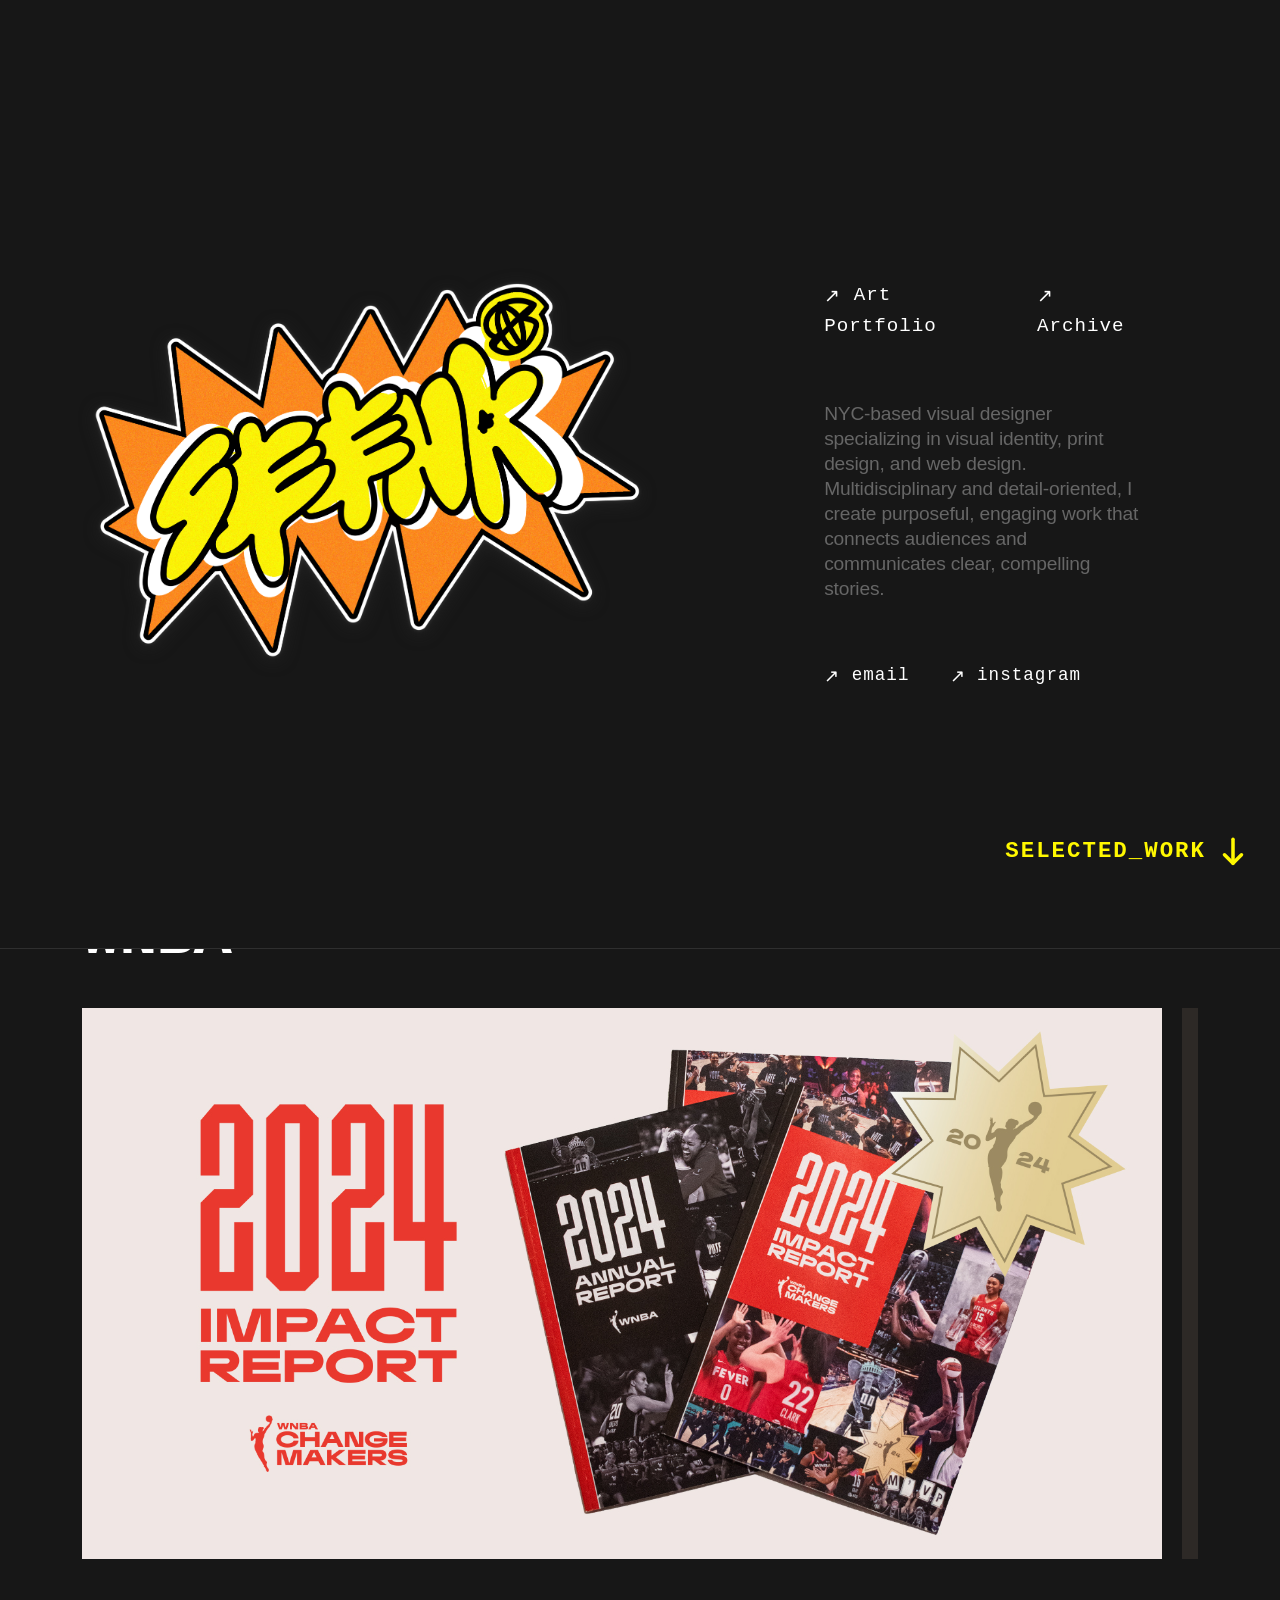
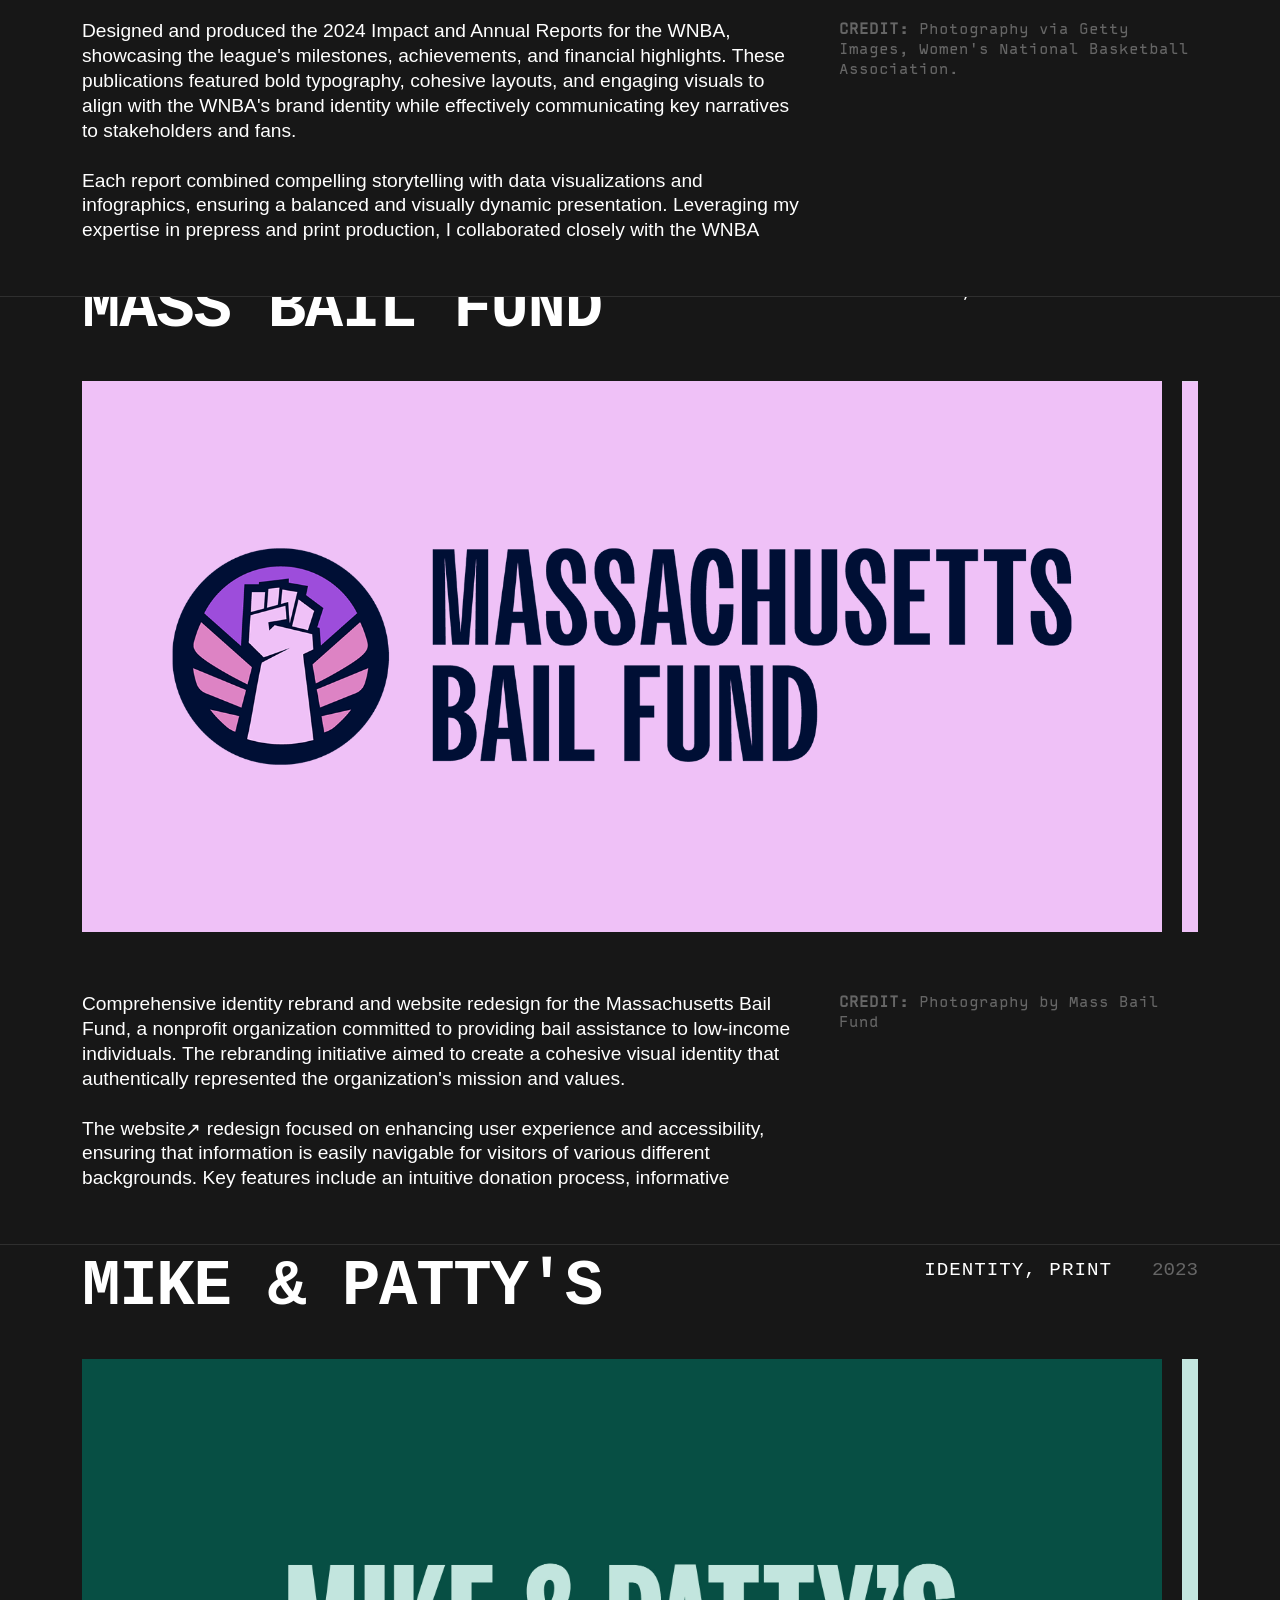
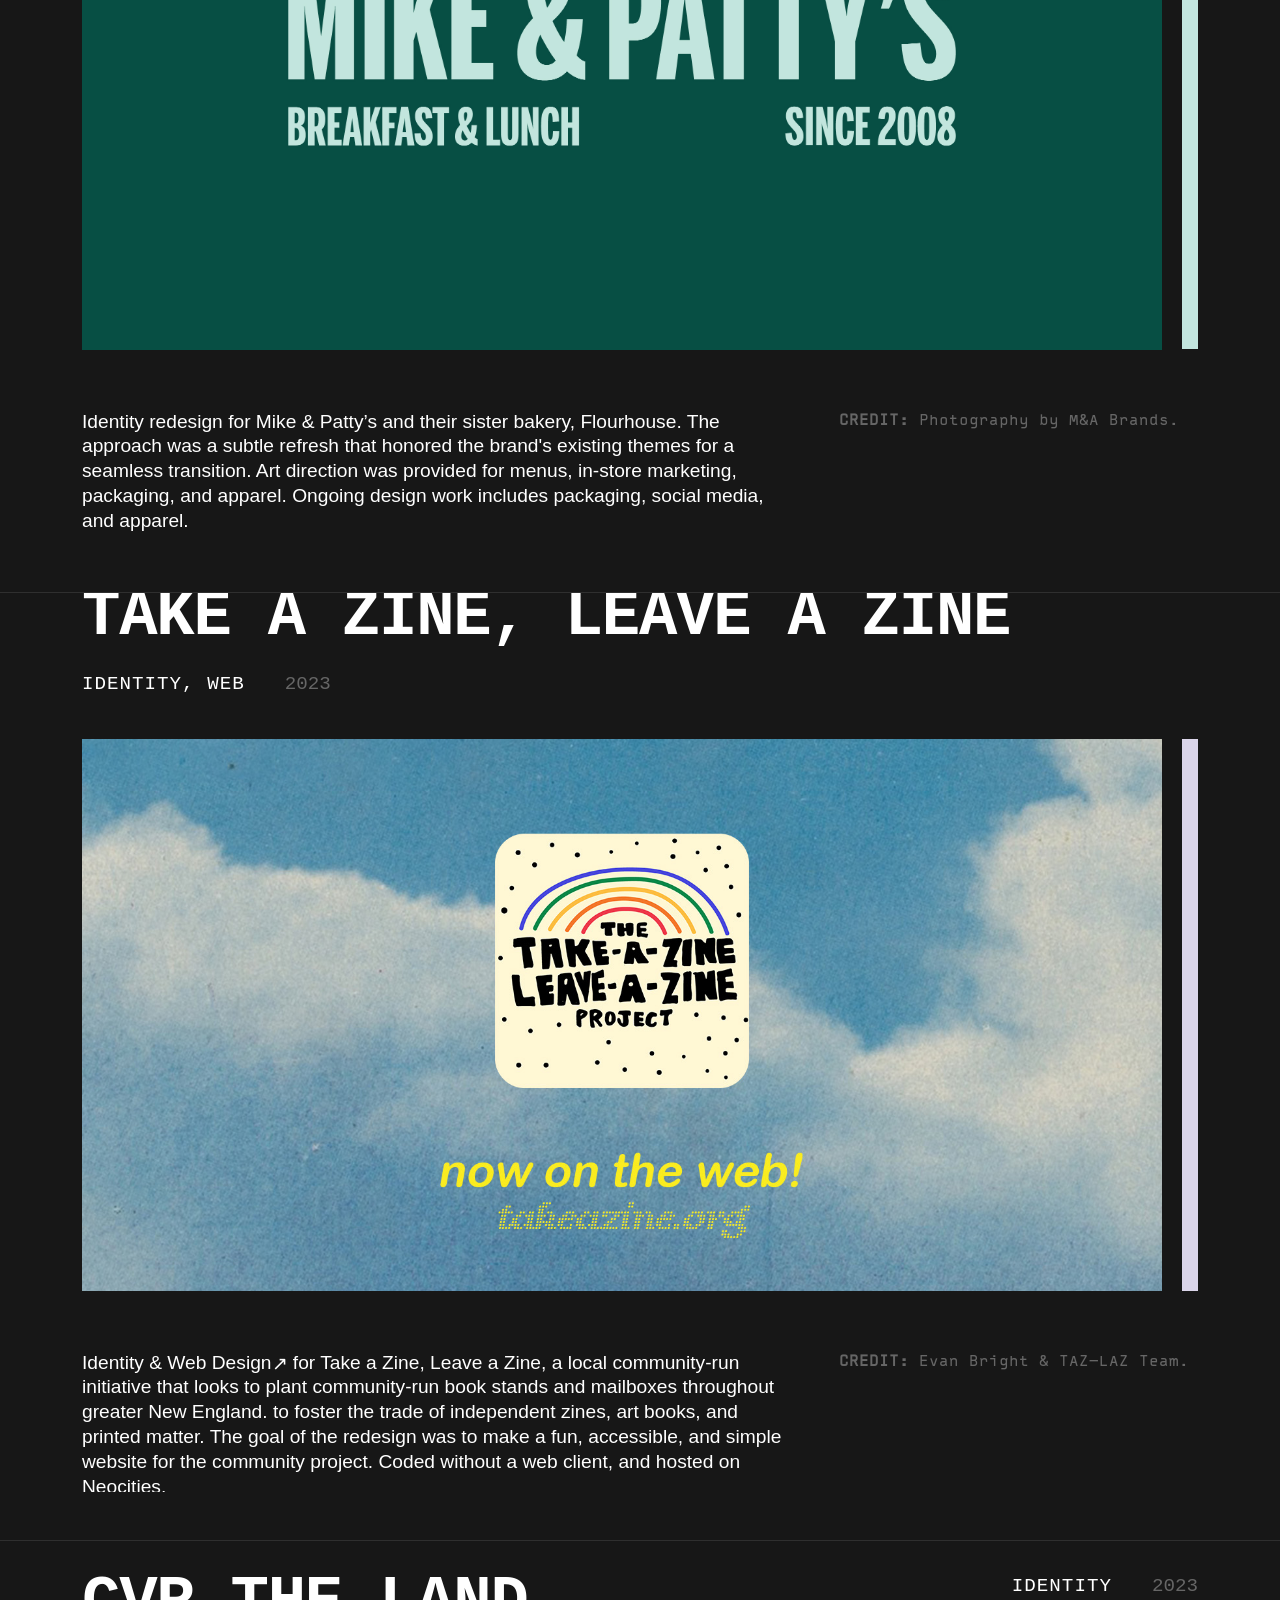
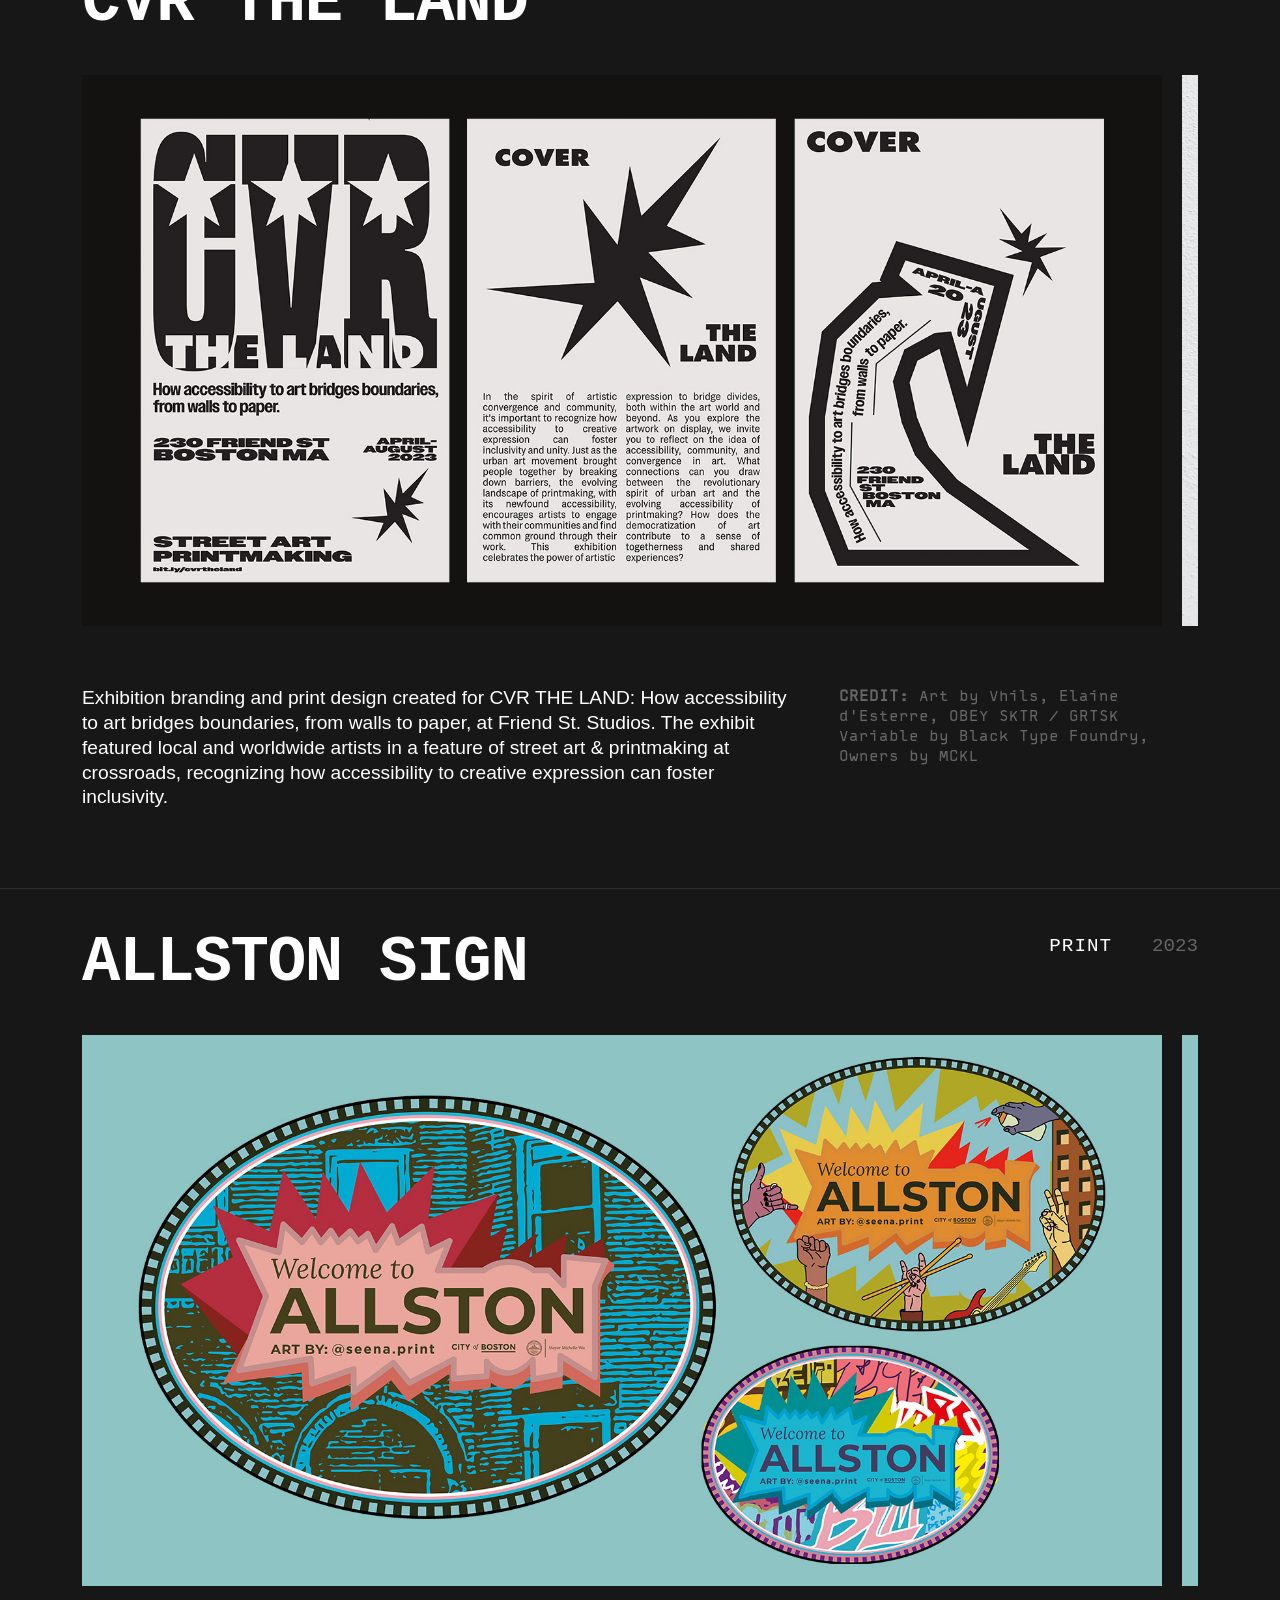
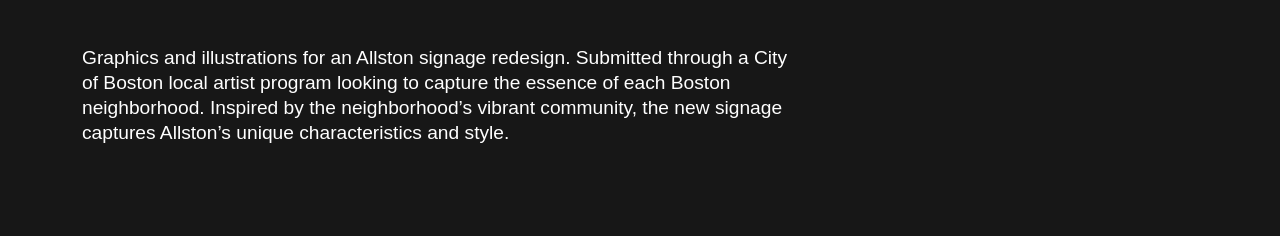
==== index.html @ 280b1b04 "v0.4.0 archive panel hints right, poster link, GA quotes, hints 75%" ====
<!DOCTYPE html>
<html lang="en">
<head>
    <meta charset="UTF-8">
    <meta name="viewport" content="width=device-width, initial-scale=1.0, maximum-scale=1.0, user-scalable=no, viewport-fit=cover">

    <!-- Primary -->
    <meta name="description" content="Seena Mavaddat is a multidisciplinary designer and artist based in NY — specializing in graphic design, brand identity, web design, and printmaking.">
    <meta name="keywords" content="Seena Mavaddat, graphic design, brand identity, web design, UX design, visual design, Brooklyn designer, NYC designer, print design, illustration, typography, seena, mavaddat">
    <meta name="author" content="Seena Mavaddat">
    <meta name="robots" content="index, follow">
    <meta name="theme-color" content="#000000">
    <meta name="apple-mobile-web-app-capable" content="yes">
    <meta name="apple-mobile-web-app-status-bar-style" content="black">
    <meta name="HandheldFriendly" content="True">
    <meta name="MobileOptimized" content="320">
    <meta name="format-detection" content="telephone=no">
    <link rel="canonical" href="https://seena.design">

    <!-- Open Graph -->
    <meta property="og:type" content="website">
    <meta property="og:site_name" content="Seena Mavaddat">
    <meta property="og:locale" content="en_US">
    <meta property="og:title" content="seena mavaddat - design">
    <meta property="og:description" content="Seena is a multidisciplinary designer and artist based in NY — specializing in graphic design, brand identity, web design, and printmaking.">
    <meta property="og:url" content="https://seena.design">
    <meta property="og:image" content="https://seena.design/img/slogo_social_design.png">
    <meta property="og:image:type" content="image/png">
    <meta property="og:image:width" content="1200">
    <meta property="og:image:height" content="630">
    <meta property="og:image:alt" content="Seena Mavaddat — Design Portfolio">

    <!-- Twitter/X Card -->
    <meta name="twitter:card" content="summary_large_image">
    <meta name="twitter:title" content="Seena Mavaddat — Design">
    <meta name="twitter:description" content="Seena Mavaddat is a multidisciplinary designer and artist based in NY — specializing in graphic design, brand identity, web design, and printmaking.">
    <meta name="twitter:image" content="https://seena.design/img/slogo_social_design.png">
    <meta name="twitter:image:alt" content="Seena Mavaddat — Design Portfolio">

    <!-- Google Analytics GA4 -->
    <script async src="https://www.googletagmanager.com/gtag/js?id=G-HY2PLLJWGS"></script>
    <script>
      window.dataLayer = window.dataLayer || [];
      function gtag(){ dataLayer.push(arguments); }
      gtag(‘js’, new Date());
      gtag(‘config’, ‘G-HY2PLLJWGS’);
    </script>

    <!-- JSON-LD -->
    <script type="application/ld+json">{"@context":"https://schema.org","@type":"Person","name":"Seena Mavaddat","url":"https://seena.design","sameAs":["https://instagram.com/seena.d2a","https://seena.design/art/"]}</script>

    <title>seena — design</title>
    <link rel="icon" type="image/png" sizes="32x32" href="img/favicon_design.png">
    <link rel="apple-touch-icon" sizes="180x180" href="img/slogo_ios.png">
    <link rel="stylesheet" type="text/css" href="css/main.css">
    <link rel="stylesheet" type="text/css" href="css/responsive.css">
</head>

<body>
    <!-- Intro Section -->
    <section class="snap-section intro">
        <div class="container">
            <div class="intro-grid">
                <!-- Left Column: Logo -->
                <div class="intro-left">
                    <div class="logo-container">
                        <a href="index.html"><img src="img/seenalogo_graf new.png" alt="Seena" class="logo-image"></a>
                    </div>
                </div>
                
                <!-- Right Column: Everything else -->
                <div class="intro-right">
                    <!-- Top Links -->
                    <div class="intro-header-links">
                        <a href="/art/index.html" target="_blank" class="header-link"><span class="arr">↗</span> Art Portfolio</a>
                        <a href="archive.html" rel="history" class="header-link"><span class="arr">↗</span> Archive</a>
                    </div>
                    
                    <!-- Description -->
                    <div class="intro-description">
                        <p class="description">
                            NYC-based visual designer specializing in visual identity, print design, and web design. 
                            Multidisciplinary and detail-oriented, I create purposeful, engaging work that connects 
                            audiences and communicates clear, compelling stories.
                        </p>
                    </div>
                    
                    <!-- Contact Links -->
                    <div class="intro-contact">
                        <a href="mailto:other@seena.design?subject=Contact Req from Site" class="contact-link"><span class="arr">↗</span> email</a>
                        <a href="https://instagram.com/seena.d2a" target="_blank" class="contact-link"><span class="arr">↗</span> instagram</a>
                    </div>
                </div>
            </div>
        </div>
    </section>

    <!-- WNBA Project -->
    <section class="snap-section project-section">
        <div class="container">
            <div class="project-header">
                <h2 class="project-title">WNBA</h2>
                <div class="project-meta">
                    <div class="project-tag">PRINT</div>
                    <div class="project-year">2024</div>
                </div>
                    </div>
            
            <div class="carousel-wrapper">
                <div class="carousel-container">
                    <div class="carousel">
                        <a href="img/wnba/Slide-1.jpg" target="_blank" class="carousel-image-link">
                            <img src="img/wnba/Slide-1.jpg" alt="WNBA 2024 Impact Report Cover Design" class="carousel-image">
                        </a>
                        <a href="img/wnba/Slide-2.jpg" target="_blank" class="carousel-image-link">
                            <img src="img/wnba/Slide-2.jpg" alt="Executive Summary & Timeline" class="carousel-image">
                        </a>
                        <a href="img/wnba/Slide-3.jpg" target="_blank" class="carousel-image-link">
                            <img src="img/wnba/Slide-3.jpg" alt="2024 By The Numbers" class="carousel-image">
                        </a>
                        <a href="img/wnba/Slide-4.jpg" target="_blank" class="carousel-image-link">
                            <img src="img/wnba/Slide-4.jpg" alt="Team Growth Stats and Investor Page" class="carousel-image">
                        </a>
                        <a href="img/wnba/Slide-5.jpg" target="_blank" class="carousel-image-link">
                            <img src="img/wnba/Slide-5.jpg" alt="Player Highlights" class="carousel-image">
                        </a>
                        <a href="img/wnba/Slide-6.jpg" target="_blank" class="carousel-image-link">
                            <img src="img/wnba/Slide-6.jpg" alt="WNBA Global Impact" class="carousel-image">
                        </a>
                    </div>
                </div>
            </div>

            <div class="project-description">
                <div>
                    <p>Designed and produced the 2024 Impact and Annual Reports for the WNBA, showcasing the league's milestones, achievements, and financial highlights. These publications featured bold typography, cohesive layouts, and engaging visuals to align with the WNBA's brand identity while effectively communicating key narratives to stakeholders and fans.</p>
                    <br>
                    <p>Each report combined compelling storytelling with data visualizations and infographics, ensuring a balanced and visually dynamic presentation. Leveraging my expertise in prepress and print production, I collaborated closely with the WNBA team to deliver polished, high-quality publications on time, celebrating the league's incredible progress and vision for the future.</p>
                </div>
                <div class="project-credits">
                    <p><strong>CREDIT:</strong> Photography via Getty Images, Women's National Basketball Association.</p>
                </div>
            </div>
        </div>
    </section>

    <!-- Mass Bail Fund Project -->
    <section class="snap-section project-section">
        <div class="container">
            <div class="project-header">
                <h2 class="project-title">MASS BAIL FUND</h2>
                <div class="project-meta">
                    <div class="project-tag">IDENTITY, WEB DESIGN</div>
                    <div class="project-year">2024</div>
                </div>
                    </div>
            
            <div class="carousel-wrapper">
                <div class="carousel-container">
                    <div class="carousel">
                        <a href="img/MBF portfolio mockups/FRAME1.png" target="_blank" class="carousel-image-link">
                            <img src="img/MBF portfolio mockups/FRAME1.png" alt="MBF Final Logo" class="carousel-image">
                        </a>
                        <a href="img/MBF portfolio mockups/FRAME2.png" target="_blank" class="carousel-image-link">
                            <img src="img/MBF portfolio mockups/FRAME2.png" alt="Wordmark & Icon" class="carousel-image">
                        </a>
                        <a href="img/MBF portfolio mockups/" target="_blank" class="carousel-image-link">
                            <img src="img/MBF portfolio mockups/FRAME3.png" alt="Current Website" class="carousel-image">
                        </a>
                        <a href="img/MBF portfolio mockups/FRAME4.png" target="_blank" class="carousel-image-link">
                            <img src="img/MBF portfolio mockups/FRAME4.png" alt="Design Process and Iterations" class="carousel-image">
                        </a>
                        <a href="img/MBF portfolio mockups/FRAME5.png" target="_blank" class="carousel-image-link">
                            <img src="img/MBF portfolio mockups/FRAME5.png" alt="First Iterations" class="carousel-image">
                        </a>
                    </div>
                </div>
            </div>

            <div class="project-description">
                <div>
                    <p>Comprehensive identity rebrand and website redesign for the Massachusetts Bail Fund, a nonprofit organization committed to providing bail assistance to low-income individuals. The rebranding initiative aimed to create a cohesive visual identity that authentically represented the organization's mission and values.</p>
                    <br>
                    <p>The <a href="https://massbailfund.org/" target="_blank">website<span class="arr">↗</span></a> redesign focused on enhancing user experience and accessibility, ensuring that information is easily navigable for visitors of various different backgrounds. Key features include an intuitive donation process, informative resources about bail reform, and streamlined access to support services.</p>
                </div>
                <div class="project-credits">
                    <p><strong>CREDIT:</strong> Photography by Mass Bail Fund</p>
                </div>
            </div>
        </div>
    </section>

    <!-- M&P Project -->
    <section class="snap-section project-section">
        <div class="container">
            <div class="project-header">
                <h2 class="project-title">Mike & Patty's</h2>
                <div class="project-meta">
                    <div class="project-tag">IDENTITY, PRINT</div>
                    <div class="project-year">2023</div>
                </div>
                    </div>
            
            <div class="carousel-wrapper">
                <div class="carousel-container">
                    <div class="carousel">
                        <a href="img/M&P Portfolio Mockups/Slide01.jpg" target="_blank" class="carousel-image-link">
                            <img src="img/M&P Portfolio Mockups/Slide01.jpg" alt="Mike & Patty's Logo" class="carousel-image">
                        </a>
                        <a href="img/M&P Portfolio Mockups/Slide02.jpg" target="_blank" class="carousel-image-link">
                            <img src="img/M&P Portfolio Mockups/Slide02.jpg" alt="Wordmark & Icon" class="carousel-image">
                        </a>
                        <a href="img/M&P Portfolio Mockups/Slide03.jpg" target="_blank" class="carousel-image-link">
                            <img src="img/M&P Portfolio Mockups/Slide03.jpg" alt="Current Website" class="carousel-image">
                        </a>
                        <a href="img/M&P Portfolio Mockups/Slide04.jpg" target="_blank" class="carousel-image-link">
                            <img src="img/M&P Portfolio Mockups/Slide04.jpg" alt="Apparel" class="carousel-image">
                        </a>
                        <a href="img/M&P Portfolio Mockups/Slide05.jpg" target="_blank" class="carousel-image-link">
                            <img src="img/M&P Portfolio Mockups/Slide05.jpg" alt="Secondary Assets" class="carousel-image">
                        </a>
                        <a href="img/M&P Portfolio Mockups/Slide06.jpg" target="_blank" class="carousel-image-link">
                            <img src="img/M&P Portfolio Mockups/Slide06.jpg" alt="M&P Cold Brew" class="carousel-image">
                        </a>
                        <a href="img/M&P Portfolio Mockups/Slide07.jpg" target="_blank" class="carousel-image-link">
                            <img src="img/M&P Portfolio Mockups/Slide07.jpg" alt="M&P Housemade Pimento Sauce" class="carousel-image">
                        </a>
                        <a href="img/M&P Portfolio Mockups/Slide08.jpg" target="_blank" class="carousel-image-link">
                            <img src="img/M&P Portfolio Mockups/Slide08.jpg" alt="M&P Housemade Mayo" class="carousel-image">
                        </a>
                        <a href="img/M&P Portfolio Mockups/Slide09.jpg" target="_blank" class="carousel-image-link">
                            <img src="img/M&P Portfolio Mockups/Slide09.jpg" alt="Flourhouse new identity" class="carousel-image">
                        </a>
						 <a href="img/M&P Portfolio Mockups/Slide10.jpg" target="_blank" class="carousel-image-link">
                            <img src="img/M&P Portfolio Mockups/Slide10.jpg" alt="Flourhouse Secondary" class="carousel-image">
                        </a>
						 <a href="img/M&P Portfolio Mockups/Slide11.jpg" target="_blank" class="carousel-image-link">
                            <img src="img/M&P Portfolio Mockups/Slide11.jpg" alt="Flourhouse Bread Labels" class="carousel-image">
                        </a>
						 <a href="img/M&P Portfolio Mockups/Slide12.jpg" target="_blank" class="carousel-image-link">
                            <img src="img/M&P Portfolio Mockups/Slide12.jpg" alt="M&P + Flourhouse" class="carousel-image">
                        </a>
                    </div>
                </div>
            </div>

            <div class="project-description">
                <div>
                    <p>Identity redesign for Mike & Patty’s and their sister bakery, Flourhouse. The approach was a subtle refresh that honored the brand's existing themes for a seamless transition. Art direction was provided for menus, in-store marketing, packaging, and apparel. Ongoing design work includes packaging, social media, and apparel.</p>
                </div>
                <div class="project-credits">
                    <p><strong>CREDIT:</strong> Photography by M&A Brands.</p>
                </div>
            </div>
        </div>
    </section>

<!-- TAZ-LAZ Project -->
    <section class="snap-section project-section">
        <div class="container">
            <div class="project-header">
                <h2 class="project-title">Take a Zine, Leave a Zine</h2>
                <div class="project-meta">
                    <div class="project-tag">IDENTITY, WEB</div>
                    <div class="project-year">2023</div>
                </div>
                    </div>
            
            <div class="carousel-wrapper">
                <div class="carousel-container">
                    <div class="carousel">
                        <a href="img/TAZLAZ mup/Mockup_0.jpg" target="_blank" class="carousel-image-link">
                            <img src="img/TAZLAZ mup/Mockup_0.jpg" alt="TAZLAZ Logo" class="carousel-image">
                        </a>
                        <a href="img/TAZLAZ mup/Mockup_1.jpg" target="_blank" class="carousel-image-link">
                            <img src="img/TAZLAZ mup/Mockup_1.jpg" alt="cute neocities site mockups" class="carousel-image">
                        </a>
						 <a href="img/TAZLAZ mup/Mockup_2.jpg" target="_blank" class="carousel-image-link">
                            <img src="img/TAZLAZ mup/Mockup_2.jpg" alt="Flyers" class="carousel-image">
						</a>
						<a href="img/TAZLAZ mup/Mockup_3.jpg" target="_blank" class="carousel-image-link">
                            <img src="img/TAZLAZ mup/Mockup_3.jpg" alt="Flyers" class="carousel-image">
						</a>
                    </div>
                </div>
            </div>

            <div class="project-description">
                <div>
                    <p>Identity & <a href="https://takeazine.neocities.org/" target="_blank">Web Design<span class="arr">↗</span></a> for Take a Zine, Leave a Zine, a local community-run initiative that looks to plant community-run book stands and mailboxes throughout greater New England. to foster the trade of independent zines, art books, and printed matter. The goal of the redesign was to make a fun, accessible, and simple website for the community project. Coded without a web client, and hosted on Neocities.</p>
                </div>
                <div class="project-credits">
                    <p><strong>CREDIT:</strong> Evan Bright & TAZ-LAZ Team.</p>
                </div>
            </div>
        </div>
    </section>


	 <!-- CVR Project -->
    <section class="snap-section project-section">
        <div class="container">
            <div class="project-header">
                <h2 class="project-title">CVR the Land</h2>
                <div class="project-meta">
                    <div class="project-tag">IDENTITY</div>
                    <div class="project-year">2023</div>
                </div>
                    </div>
            
            <div class="carousel-wrapper">
                <div class="carousel-container">
                    <div class="carousel">
                        <a href="img/CVR mockups/Mockup_0.jpg" target="_blank" class="carousel-image-link">
                            <img src="img/CVR mockups/Mockup_0.jpg" alt="Poster/Exhibition Design" class="carousel-image">
                        </a>
                        <a href="img/CVR mockups/Mockup_1.jpg" target="_blank" class="carousel-image-link">
                            <img src="img/CVR mockups/Mockup_1.jpg" alt="Exhibition Wall Vinyl" class="carousel-image">
                        </a>
						 <a href="img/CVR mockups/Mockup_2.jpg" target="_blank" class="carousel-image-link">
                            <img src="img/CVR mockups/Mockup_2.jpg" alt="Mobile Site & Wheatpaste Posters" class="carousel-image">
                        </a>
						 <a href="img/CVR mockups/Mockup_3.jpg" target="_blank" class="carousel-image-link">
                            <img src="img/CVR mockups/Mockup_3.jpg" alt="Tickets" class="carousel-image">
                        </a>
						 <a href="img/CVR mockups/Mockup_4.jpg" target="_blank" class="carousel-image-link">
                            <img src="img/CVR mockups/Mockup_4.jpg" alt="More Posters" class="carousel-image">
                        </a>
                    </div>
                </div>
            </div>

            <div class="project-description">
                <div>
                    <p>Exhibition branding and print design created for CVR THE LAND: How accessibility to art bridges boundaries, from walls to paper, at Friend St. Studios. The exhibit featured local and worldwide artists in a feature of street art & printmaking at crossroads, recognizing how accessibility to creative expression can foster inclusivity.</p>
                </div>
                <div class="project-credits">
                    <p><strong>CREDIT:</strong> Art by Vhils, Elaine d'Esterre, OBEY SKTR / GRTSK Variable by Black Type Foundry, Owners by MCKL</p>
                </div>
            </div>
        </div>
    </section>

	<!-- Allston Project -->
    <section class="snap-section project-section">
        <div class="container">
            <div class="project-header">
                <h2 class="project-title">ALLSTON SIGN</h2>
                <div class="project-meta">
                    <div class="project-tag">PRINT</div>
                    <div class="project-year">2023</div>
                </div>
                    </div>
            
            <div class="carousel-wrapper">
                <div class="carousel-container">
                    <div class="carousel">
                        <a href="img/allston mup/Allston_Mockup1.jpg" target="_blank" class="carousel-image-link">
                            <img src="img/allston mup/Allston_Mockup1.jpg" alt="TAZLAZ Logo" class="carousel-image">
                        </a>
                        <a href="img/allston mup/Allston_Mockup2.jpg" target="_blank" class="carousel-image-link">
                            <img src="img/allston mup/Allston_Mockup2.jpg" alt="cute neocities site mockups" class="carousel-image">
                        </a>
                    </div>
                </div>
            </div>

            <div class="project-description">
                <div>
                    <p>Graphics and illustrations for an Allston signage redesign. Submitted through a City of Boston local artist program looking to capture the essence of each Boston neighborhood. Inspired by the neighborhood’s vibrant community, the new signage captures Allston’s unique characteristics and style.</p>
                </div>
            </div>
        </div>
    </section>
    
    <!-- Sticky Nav -->
    <header class="site-header" id="siteHeader">
        <a href="#" id="headerLogoLink">
            <img src="img/slogo_new.png" alt="Seena" class="header-logo">
        </a>
    </header>

    <!-- Key Hint -->
    <div class="key-hint" id="keyHint">← → images &nbsp;·&nbsp; ↑ ↓ sections</div>

    <!-- Scroll Indicator -->
    <div class="scroll-indicator">
        SELECTED_WORK
        <svg class="scroll-arrow" viewBox="0 0 24 24" fill="none" xmlns="http://www.w3.org/2000/svg">
            <line x1="12" y1="3" x2="12" y2="20" stroke="currentColor" stroke-width="2.5" stroke-linecap="round"/>
            <polyline points="6,14 12,20 18,14" stroke="currentColor" stroke-width="2.5" stroke-linecap="round" stroke-linejoin="round" fill="none"/>
        </svg>
    </div>
    
    <!-- Art Footer -->
    <footer class="site-footer" id="siteFooter">
        <a href="/art/index.html" target="_blank" class="footer-badge">
            <img src="img/artbutton.png" alt="View Art Portfolio">
        </a>
    </footer>

    <!-- Lightbox Modal -->
    <div class="lightbox" id="lightbox">
        <button class="lightbox-nav lightbox-prev" id="lightboxPrev">‹</button>
        <button class="lightbox-nav lightbox-next" id="lightboxNext">›</button>
        <button class="lightbox-close" id="lightboxClose">&times;</button>
        <div class="lightbox-content">
            <img class="lightbox-image" id="lightboxImage" src="" alt="">
            <div class="lightbox-caption" id="lightboxCaption"></div>
            <div class="lightbox-hint">← → navigate &nbsp;·&nbsp; esc close</div>
            <!-- Mobile bottom navigation -->
            <div class="lightbox-bottom-nav">
                <button class="lightbox-bottom-prev" id="lightboxBottomPrev">← Previous</button>
                <button class="lightbox-bottom-next" id="lightboxBottomNext">Next →</button>
            </div>
        </div>
    </div>

    <script>
        // Back to Top Button
        const backToTop = document.getElementById('backToTop');
        
        if (backToTop) {
            window.addEventListener('scroll', () => {
                if (window.scrollY > 500) {
                    backToTop.classList.add('visible');
                } else {
                    backToTop.classList.remove('visible');
                }
            });

            backToTop.addEventListener('click', (e) => {
                e.preventDefault();
                window.scrollTo({ top: 0, behavior: 'smooth' });
            });
        }
        

        
        // Simple hover effect for project images
        document.querySelectorAll('.project-image').forEach(img => {
            img.addEventListener('mouseenter', function() {
                this.style.transform = 'scale(1.02)';
            });
            
            img.addEventListener('mouseleave', function() {
                this.style.transform = 'scale(1)';
            });
        });
        
        // Lightbox Functionality
        const lightbox = document.getElementById('lightbox');
        const lightboxImage = document.getElementById('lightboxImage');
        const lightboxCaption = document.getElementById('lightboxCaption');
        const lightboxClose = document.getElementById('lightboxClose');
        const lightboxPrev = document.getElementById('lightboxPrev');
        const lightboxNext = document.getElementById('lightboxNext');
        const lightboxBottomPrev = document.getElementById('lightboxBottomPrev');
        const lightboxBottomNext = document.getElementById('lightboxBottomNext');
        
        const siteHeader = document.getElementById('siteHeader');

        let currentImageIndex = 0;
        let images = [];

        // Collect ALL images from a specific carousel container (including duplicates)
        function collectImagesFromContainer(container) {
            images = [];
            // Get all image links in the carousel
            const allLinks = container.querySelectorAll('.carousel-image-link');
            
            // Create array of unique images (by src) to avoid duplicates in navigation
            const uniqueImages = new Map();
            
            allLinks.forEach(link => {
                const img = link.querySelector('img');
                if (img && img.src) {
                    // Use src as key to ensure uniqueness
                    if (!uniqueImages.has(img.src)) {
                        uniqueImages.set(img.src, {
                            src: link.href,
                            alt: img.alt || 'Project image'
                        });
                    }
                }
            });
            
            // Convert map back to array
            images = Array.from(uniqueImages.values());
            
            console.log(`Collected ${images.length} unique images from carousel`);
        }
        
        // Open lightbox with specific image
        function openLightbox(index) {
            if (images.length === 0) {
                console.error('No images to display in lightbox');
                return;
            }
            
            // Ensure index is within bounds
            if (index < 0 || index >= images.length) {
                console.warn(`Index ${index} out of bounds, resetting to 0`);
                index = 0;
            }
            
            currentImageIndex = index;
            const image = images[currentImageIndex];
            
            console.log(`Opening lightbox image ${currentImageIndex + 1}/${images.length}: ${image.src}`);
            
            lightboxImage.src = image.src;
            lightboxImage.alt = image.alt;
            lightboxCaption.textContent = image.alt;
            
            lightbox.classList.add('active');
            document.body.style.overflow = 'hidden'; // Prevent scrolling
            
            // Update button states if needed
            updateLightboxButtons();
        }
        
        // Update lightbox button states (for future enhancements)
        function updateLightboxButtons() {
            // Could add disabled states or visual indicators here
            console.log(`Current image: ${currentImageIndex + 1}/${images.length}`);
        }
        
        // Close lightbox
        function closeLightbox() {
            lightbox.classList.remove('active');
            document.body.style.overflow = ''; // Re-enable scrolling
        }
        
        // Navigate to next image with proper cycling
        function nextImage() {
            if (images.length === 0) return;
            
            currentImageIndex++;
            if (currentImageIndex >= images.length) {
                currentImageIndex = 0; // Loop back to first image
            }
            openLightbox(currentImageIndex);
        }
        
        // Navigate to previous image with proper cycling
        function prevImage() {
            if (images.length === 0) return;
            
            currentImageIndex--;
            if (currentImageIndex < 0) {
                currentImageIndex = images.length - 1; // Loop to last image
            }
            openLightbox(currentImageIndex);
        }
        
        // Section snap scrolling
        const snapSections = Array.from(document.querySelectorAll('.snap-section'));
        let isSectionScrolling = false;
        let currentSectionIndex = 0;

        function getCurrentSectionIndex() {
            return currentSectionIndex;
        }

        const introCont = document.querySelector('.logo-container');

        // Clear scroll lock when scrolling stops
        let scrollEndTimer;
        window.addEventListener('scroll', () => {
            clearTimeout(scrollEndTimer);
            scrollEndTimer = setTimeout(() => { isSectionScrolling = false; }, 80);
        }, { passive: true });

        function scrollToSection(index) {
            if (index < 0 || index >= snapSections.length) return;
            if (isSectionScrolling) return;
            currentSectionIndex = index;
            isSectionScrolling = true;
            window.scrollTo({ top: snapSections[index].offsetTop, behavior: 'smooth' });


            const siteFooter = document.getElementById('siteFooter');
            if (index > 0) {
                // Leaving intro: show sticky header, fade out intro logo
                siteHeader.classList.add('visible');
                if (siteFooter) siteFooter.classList.add('visible');
                if (introCont) introCont.classList.add('scrolled-away');
                // Swap scroll indicator for key hint
                const indicator = document.querySelector('.scroll-indicator');
                const keyHint = document.getElementById('keyHint');
                if (indicator) indicator.classList.add('hidden');
                if (keyHint) keyHint.classList.add('visible');
            } else {
                // Back to intro: hide header, restore intro logo, scroll indicator, hide key hint
                siteHeader.classList.remove('visible');
                if (siteFooter) siteFooter.classList.remove('visible');
                if (introCont) introCont.classList.remove('scrolled-away');
                const indicator = document.querySelector('.scroll-indicator');
                const keyHint = document.getElementById('keyHint');
                if (indicator) indicator.classList.remove('hidden');
                if (keyHint) keyHint.classList.remove('visible');
            }
        }

        function scrollCarousel(container, direction) {
            const link = container.querySelector('.carousel-image-link');
            const step = link ? link.offsetWidth + 20 : 1100;
            container.scrollBy({ left: direction * step, behavior: 'smooth' });
        }

        // Keyboard navigation
        function handleKeydown(e) {
            if (lightbox.classList.contains('active')) {
                switch(e.key) {
                    case 'Escape': closeLightbox(); break;
                    case 'ArrowRight': case 'd': nextImage(); break;
                    case 'ArrowLeft': case 'a': prevImage(); break;
                    case 'ArrowUp': case 'ArrowDown': case 'w': case 's':
                        e.preventDefault(); break;
                }
            } else {
                switch(e.key) {
                    case 'ArrowDown':
                        e.preventDefault();
                        if (!isSectionScrolling) scrollToSection(getCurrentSectionIndex() + 1);
                        break;
                    case 'ArrowUp':
                        e.preventDefault();
                        if (!isSectionScrolling) scrollToSection(getCurrentSectionIndex() - 1);
                        break;
                    case 'ArrowRight': {
                        const car = snapSections[getCurrentSectionIndex()]?.querySelector('.carousel-container');
                        if (car) { e.preventDefault(); scrollCarousel(car, 1); }
                        break;
                    }
                    case 'ArrowLeft': {
                        const car = snapSections[getCurrentSectionIndex()]?.querySelector('.carousel-container');
                        if (car) { e.preventDefault(); scrollCarousel(car, -1); }
                        break;
                    }
                }
            }
        }

        // Mouse wheel smooth section scrolling
        function handleWheel(e) {
            if (lightbox.classList.contains('active')) {
                e.preventDefault();
                if (e.deltaY > 0) nextImage();
                else prevImage();
                return;
            }

            // For carousels: allow horizontal swipes, but snap sections on vertical scroll
            if (e.target.closest('.carousel-container')) {
                if (Math.abs(e.deltaX) > Math.abs(e.deltaY)) return;
                e.preventDefault();
                if (!isSectionScrolling) {
                    if (e.deltaY > 0) scrollToSection(getCurrentSectionIndex() + 1);
                    else scrollToSection(getCurrentSectionIndex() - 1);
                }
                return;
            }

            e.preventDefault();
            if (isSectionScrolling) return;

            if (e.deltaY > 0) {
                scrollToSection(getCurrentSectionIndex() + 1);
            } else {
                scrollToSection(getCurrentSectionIndex() - 1);
            }
        }
        
        // Initialize lightbox + carousels
        document.addEventListener('DOMContentLoaded', function() {

            // Header logo click → back to top
            document.getElementById('headerLogoLink').addEventListener('click', (e) => {
                e.preventDefault();
                scrollToSection(0);
            });

            // Scroll indicator click → next section
            const scrollIndicatorEl = document.querySelector('.scroll-indicator');
            if (scrollIndicatorEl) {
                scrollIndicatorEl.style.cursor = 'pointer';
                scrollIndicatorEl.addEventListener('click', () => scrollToSection(1));
            }


            // Lightbox: scope images to the clicked image's carousel
            document.querySelectorAll('.carousel-image-link').forEach(link => {
                link.addEventListener('click', function(e) {
                    e.preventDefault();
                    const container = link.closest('.carousel-container');
                    
                    // Collect all UNIQUE images from this carousel
                    collectImagesFromContainer(container);
                    
                    if (images.length === 0) {
                        console.error('No images found in carousel');
                        return;
                    }
                    
                    // Get the clicked image src to find its position in unique images
                    const clickedImg = link.querySelector('img');
                    if (!clickedImg || !clickedImg.src) {
                        console.error('Clicked link has no image');
                        return;
                    }
                    
                    // Find the index of this image in our unique images array
                    const clickedSrc = clickedImg.src;
                    let foundIndex = 0;
                    
                    for (let i = 0; i < images.length; i++) {
                        // Compare image sources to find the match
                        const imageSrc = new URL(images[i].src, window.location.origin).href;
                        const clickedImageSrc = new URL(clickedSrc, window.location.origin).href;
                        
                        if (imageSrc === clickedImageSrc) {
                            foundIndex = i;
                            break;
                        }
                    }
                    
                    console.log(`Clicked image found at index ${foundIndex} in ${images.length} unique images`);
                    openLightbox(foundIndex);
                });
            });
            
            // Lightbox controls
            lightboxClose.addEventListener('click', closeLightbox);
            lightboxPrev.addEventListener('click', prevImage);
            lightboxNext.addEventListener('click', nextImage);
            if (lightboxBottomPrev) lightboxBottomPrev.addEventListener('click', prevImage);
            if (lightboxBottomNext) lightboxBottomNext.addEventListener('click', nextImage);
            
            // Close lightbox when clicking on background
            lightbox.addEventListener('click', function(e) {
                if (e.target === lightbox) {
                    closeLightbox();
                }
            });
            
            // Keyboard and wheel events
            document.addEventListener('keydown', handleKeydown);
            document.addEventListener('wheel', handleWheel, { passive: false });

            // Prevent native vertical scroll so JS snap has full control
            document.addEventListener('touchmove', (e) => {
                if (lightbox.classList.contains('active')) return;
                if (e.target.closest('.carousel-container')) return;
                e.preventDefault();
            }, { passive: false });

            // Touch events — section snapping on mobile
            let touchStartX = 0;
            let touchStartY = 0;

            document.addEventListener('touchstart', (e) => {
                touchStartX = e.touches[0].clientX;
                touchStartY = e.touches[0].clientY;
            }, { passive: true });

            document.addEventListener('touchend', (e) => {
                if (lightbox.classList.contains('active')) return;
                if (e.target.closest('.carousel-container')) return;
                const deltaX = e.changedTouches[0].clientX - touchStartX;
                const deltaY = e.changedTouches[0].clientY - touchStartY;
                if (Math.abs(deltaY) < Math.abs(deltaX)) return;
                if (Math.abs(deltaY) < 40 || isSectionScrolling) return;
                if (deltaY < 0) scrollToSection(currentSectionIndex + 1);
                else scrollToSection(currentSectionIndex - 1);
            }, { passive: true });

            // Touch events — lightbox swipe navigation
            let lbTouchStartX = 0;
            lightbox.addEventListener('touchstart', (e) => {
                lbTouchStartX = e.touches[0].clientX;
            }, { passive: true });
            lightbox.addEventListener('touchend', (e) => {
                if (!lightbox.classList.contains('active')) return;
                const deltaX = e.changedTouches[0].clientX - lbTouchStartX;
                if (Math.abs(deltaX) < 40) return;
                if (deltaX < 0) nextImage();
                else prevImage();
            }, { passive: true });
        
            // Prevent zooming on double-tap in landscape
            let lastTouchEnd = 0;
            document.addEventListener('touchend', function(event) {
                const now = Date.now();
                if (now - lastTouchEnd <= 300) {
                    event.preventDefault();
                }
                lastTouchEnd = now;
            }, false);
        
            // Handle orientation changes
            window.addEventListener('orientationchange', function() {
                // Force reflow to fix layout issues
                document.body.style.display = 'none';
                document.body.offsetHeight; // Trigger reflow
                document.body.style.display = '';
            
                // Close lightbox on orientation change to prevent layout issues
                if (lightbox.classList.contains('active')) {
                    closeLightbox();
                }
            });

            });
    </script>
</body>
</html>
---- css/main.css ----
@font-face {
            font-family: 'TypestarOCR';
            src: url('../fonts/Typestar-OCR.otf') format('opentype');
            font-display: swap;
        }

        /* CSS Variables */
        :root {
            --black: #171717;
            --white: #ffffff;
            --yellow: #FFF800;
            --yellow-light: #FFF246;
            --gray: #666666;
            --gray-light: #f8f8f8;
            --transition: 0.3s ease;
        }
        
        /* Reset & Base */
        * {
            margin: 0;
            padding: 0;
            box-sizing: border-box;
        }
        
        html {
            scroll-behavior: auto;
            -webkit-overflow-scrolling: touch;
        }
        
        body {
            font-family: -apple-system, BlinkMacSystemFont, 'Segoe UI', Roboto, sans-serif;
            line-height: 1.6;
            color: var(--white);
            background-color: var(--black);
            overflow-x: hidden;
            -webkit-font-smoothing: antialiased;
            -moz-osx-font-smoothing: grayscale;
        }
        
        /* Snap Sections */
        .snap-section {
            min-height: 100vh;
            height: 100vh;
            display: flex;
            flex-direction: column;

            justify-content: center;
            padding: 40px 20px;
            position: relative;
            overflow: hidden;
        }
        
        .container {
            max-width: 1400px;
            margin: 0 auto;
            width: 90%;
        }
        
        /* Intro Section - Two Column Layout */
        .intro {
            padding-top: 110px;
            display: flex;
            flex-direction: column;
            justify-content: top;
            min-height: 100vh;
        }
        
        .intro-grid {
            display: grid;
            grid-template-columns: 1fr 30%;
            align-items: start;
			width: 95%;
        }
        
        /* Left Column: Logo */
        .intro-left {
            position: sticky;
            top: 60px;
			width: 75%;
        }
        
        .logo-link {
            text-decoration: none;
            display: inline-block;
        }

        .logo-container {
            display: inline-block;
            height: clamp(300px, 42vh, 480px);
            transition: opacity 0.5s ease, transform 0.5s ease;
        }

        .logo-image {
            height: 100%;
            width: auto;
            display: block;
            filter: drop-shadow(0 0 2px rgba(255,255,255,0.12)) drop-shadow(0 3px 8px rgba(40,40,40,0.7));
        }

        /* Intro logo fades out on scroll */
        .logo-container.scrolled-away {
            opacity: 0;
            transform: scale(0.75) translateY(-16px);
            pointer-events: none;
        }

        /* Sticky nav header */
        .site-header {
            position: fixed;
            top: 0;
            left: 0;
            right: 0;
            z-index: 500;
            padding: 20px 28px;
            opacity: 0;
            pointer-events: none;
            transition: opacity 0.5s ease;
        }

        .site-header.visible {
            opacity: 1;
            pointer-events: none; /* only the logo link itself is clickable */
        }

        .header-logo {
            height: 86px;
            width: auto;
            display: block;
            transition: opacity 0.25s ease;
            filter: drop-shadow(0 0 2px rgba(255,255,255,0.12)) drop-shadow(0 3px 8px rgba(40,40,40,0.7));
        }

        #headerLogoLink {
            display: inline-block;
            pointer-events: auto;
        }

        #headerLogoLink:hover .header-logo {
            opacity: 0.75;
        }
        
        /* Right Column: Content */
        .intro-right {
            display: flex;
            flex-direction: column;
            gap: 60px;
			float:right;
        }
        
        .intro-header-links {
            display: flex;
            gap: 40px;
            align-items: flex-start;
        }
        
        .header-link {
            color: var(--white);
            text-decoration: none;
            font-family: monospace;
            font-size: 1.2rem;
            letter-spacing: 1px;
            transition: all var(--transition);
        }
        
        .header-link:hover {
            color: var(--yellow);
            text-decoration: underline;
        }

        /* Arrow icon — larger than surrounding text, always sans-serif */
        .arr {
            font-size: inherit;
            font-family: -apple-system, BlinkMacSystemFont, 'Segoe UI', Roboto, sans-serif;
            line-height: 0;
            vertical-align: -0.08em;
            display: inline-block;
        }

        /* Description */
        .intro-description {
            max-width: 600px;
			font-weight: bold !important;
        }
        
        .description {
            font-size: 1.2rem;
            color: var(--gray);
            line-height: 1.3;
            font-weight: 500;
            letter-spacing: -0.01em;
        }
        
        /* Contact Links */
        .intro-contact {
            display: flex;
            gap: 40px;
            flex-wrap: wrap;
        }
        
        .contact-link {
            color: var(--white);
            text-decoration: none;
            font-family: monospace;
            font-size: 1.1rem;
            letter-spacing: 1px;
            transition: all var(--transition);
        }
        
        .contact-link:hover {
            color: var(--yellow);
            text-decoration: underline;
        }
        
        /* Scroll Instructions */
        .scroll-instructions {
            margin-top: 40px;
        }
        
        .scroll-text {
            font-family: monospace;
            font-size: 3rem;
            color: var(--yellow);
            text-transform: uppercase;
            letter-spacing: 2px;
            margin-bottom: 20px;
        }
        
        kbd {
            font-family: monospace;
            font-size: 1.2rem;
            color: var(--white);
            background: rgba(255, 255, 255, 0.1);
            padding: 8px 16px;
            border-radius: 4px;
            min-width: 50px;
            text-align: center;
            display: inline-block;
        }


        
        /* Project Sections */
        .project-section {
            border-top: 1px solid rgba(255, 255, 255, 0.1);
        }
        
        .project-header {
            display: flex;
            justify-content: space-between;
            align-items: flex-start;
            margin-bottom: 40px;
            flex-wrap: wrap;
            gap: 20px;
        }
        
        .project-title {
            font-family: monospace;
            font-size: clamp(2.5rem, 6vw, 4rem);
            line-height: 1;
            font-weight: bold;
            text-transform: uppercase;
            letter-spacing: -0.02em;
        }
        
        .project-meta {
            display: flex;
            gap: 40px;
            text-align: right;
        }
        
        .project-tag {
            font-family: monospace;
            font-size: 1.2rem;
            color: white;
            text-transform: uppercase;
            letter-spacing: 1px;
        }
        
        .project-year {
            font-family: monospace;
            font-size: 1.2rem;
            color: var(--gray);
        }
        

                /* Full-width Images - 90% width */
        .project-images {
            width: 100%;
            margin: 0 auto 40px;
            display: flex;
            flex-direction: column;
            gap: 30px;
        }
        
        .project-image {
            width: 100%;

            height: auto;
            min-height: 400px;
            max-height: 800px;
            background: #333;
            display: flex;
            align-items: center;
            justify-content: center;
            color: var(--white);
            font-family: monospace;
            font-size: 1.2rem;
            position: relative;
            overflow: hidden;
        }
        
        .project-image::after {
            content: '';
            position: absolute;
            top: 0;
            left: 0;
            right: 0;
            bottom: 0;
            background: linear-gradient(45deg, rgba(255, 248, 0, 0.1), transparent);
            opacity: 0;
            transition: opacity var(--transition);
        }
        
        .project-image:hover::after {
            opacity: 1;
        }
        
        /* Carousel Wrapper */
        .carousel-wrapper {
            position: relative;
            margin: 0 auto 40px;
        }

        /* Key Hint */
        .key-hint {
            position: fixed;
            bottom: 30px;
            right: 30px;
            color: var(--gray);
            font-family: monospace;
            font-size: 0.75rem;
            letter-spacing: 1px;
            opacity: 0;
            pointer-events: none;
            transition: opacity 0.6s ease;
            z-index: 1000;
        }

        .key-hint.visible {
            opacity: 0.75;
        }

        /* Gallery Carousel - 90% width */
        .carousel-container {
            width: 100%;
            margin: 0 auto;
            overflow-x: auto;
            overflow-y: hidden;
            scrollbar-width: thin;
            scrollbar-color: var(--yellow) var(--black);
            -webkit-overflow-scrolling: touch;
            cursor: grab;
        }
        
        .carousel-container:active {
            cursor: grabbing;
        }
        
        .carousel-container::-webkit-scrollbar {
            height: 8px;
        }
        
        .carousel-container::-webkit-scrollbar-track {
            background: var(--black);
        }
        
        .carousel-container::-webkit-scrollbar-thumb {
            background-color: var(--yellow);
            border-radius: 4px;
        }
        
        .carousel {
            display: flex;
            gap: 20px;
            padding: 0 0 20px 0;
            min-width: min-content;
        }
        
        .carousel-image-link {
            text-decoration: none;
            display: inline-block;
            flex: 0 0 auto;
            position: relative;
            outline: none;
        }

        .carousel-image-link:focus,
        .carousel-image-link:active,
        #headerLogoLink:focus,
        #headerLogoLink:active {
            outline: none !important;
        }
        
        .carousel-image {
            width: 1080px; /* Shrunk by 100px */
            height: auto;
            object-fit: contain;
            display: block;
            position: relative;
            overflow: hidden;
            transition: transform var(--transition);
            background: #222;
        }
        
        .carousel-image-link:hover .carousel-image {
            opacity: 0.85;
        }
        
        .carousel-placeholder {
            width: 1080px; /* Shrunk by 100px */
            height: 475px; /* Shrunk proportionally, maintaining 3:4 ratio */
            background: #222;
            display: flex;
            align-items: center;
            justify-content: center;
            color: var(--white);
            font-family: monospace;
            font-size: 1.2rem;
            position: relative;
            overflow: hidden;
            transition: transform var(--transition);
        }
        
        .carousel-image-link:hover .carousel-placeholder {
            opacity: 0.85;
        }
        
        /* Carousel Navigation */
        .carousel-nav {
            display: flex;
            justify-content: center;
            gap: 10px;
            margin-top: 20px;
        }
        
        .carousel-dot {
            width: 10px;
            height: 10px;
            border-radius: 50%;
            background: var(--gray);
            border: none;
            cursor: pointer;
            transition: all var(--transition);
        }
        
        .carousel-dot.active {
            background: var(--yellow);
            transform: scale(1.2);
        }
        
        .carousel-dot:hover {
            background: var(--yellow-light);
        }
        
        .project-description {
            display: grid;
            grid-template-columns: 2fr 1fr;
            gap: 40px;
            font-size: 1.2rem;
            line-height: 1.3;
        }
        
        .project-credits {
            font-family: 'TypestarOCR', 'Courier New', monospace;
            font-size: 0.9rem;
            color: var(--gray);
            line-height: 1.4;
        }

        /* Links within project descriptions */
        .project-description a {
            color: inherit;
            font-family: inherit;
            font-size: inherit;
            font-weight: inherit;
            text-decoration: none;
        }

        .project-description a:hover {
            color: var(--yellow);
            text-decoration: underline;
        }
        

        
        /* Scroll Indicator */
        .scroll-indicator {
            position: fixed;
            bottom: 30px;
            right: 30px;
            color: var(--yellow);
            font-family: monospace;
            font-size: 1.4rem;
            font-weight: bold;
            font-style: normal;
            text-transform: uppercase;
            letter-spacing: 2px;
            display: flex;
            align-items: center;
            gap: 10px;
            z-index: 1000;
            transition: opacity 0.5s ease;
        }

        .scroll-indicator.hidden {
            opacity: 0;
            pointer-events: none;
        }

        .scroll-arrow {
            width: 34px;
            height: 34px;
            flex-shrink: 0;
            animation: arrowPulse 1.8s ease-in-out infinite;
        }

        @keyframes arrowPulse {
            0%, 100% { transform: translateY(0); opacity: 1; }
            50% { transform: translateY(5px); opacity: 0.5; }
        }
        
        /* Remove all background hover coloring */
        a:hover {
            background-color: transparent !important;
        }
        
        /* Specific hover styles for different link types */
        .header-link:hover,
        .contact-link:hover {
            color: var(--yellow) !important;
            text-decoration: underline !important;
            text-decoration-color: var(--yellow);
            text-underline-offset: 4px;
        }
        
        /*::selection {
            background-color: var(--yellow);
            color: var(--black);
        }*/
        
        /* Lightbox arrows — desktop only, outside image, low opacity */
        .lightbox-nav {
            position: absolute;
            top: 50%;
            transform: translateY(-50%);
            background: none;
            border: none;
            color: var(--white);
            font-size: 3rem;
            cursor: pointer;
            opacity: 0.25;
            transition: opacity var(--transition);
            padding: 20px;
            z-index: 2100;
        }

        .lightbox-nav:hover {
            opacity: 0.8;
        }

        .lightbox-prev { left: 20px; }
        .lightbox-next { right: 20px; }

        .lightbox-hint {
            color: var(--gray);
            font-family: monospace;
            font-size: 0.7rem;
            letter-spacing: 1px;
            text-align: center;
            margin-top: 12px;
            opacity: 0.6;
        }

        /* Responsive - Tablet & Mobile */
        @media (max-width: 768px) {
            .snap-section {
                height: auto;
                min-height: 100svh;
                padding: 24px 15px;
                justify-content: flex-start;
            }
            
            /* Landscape mode adjustments - Prevent zooming */
            @media (orientation: landscape) {
                html, body {
                    height: 100%;
                    overflow-x: hidden;
                    -webkit-text-size-adjust: 100%;
                    -ms-text-size-adjust: 100%;
                    text-size-adjust: 100%;
                }
                
                .snap-section {
                    min-height: 100vh;
                    height: 100vh;
                    padding: 15px 20px;
                    overflow-y: auto;
                    -webkit-overflow-scrolling: touch;
                }
                
                .container {
                    width: 100%;
                    max-width: none;
                }
                
                .intro {
                    padding-top: 15px;
                    justify-content: center;
                }
                
                .intro-grid {
                    gap: 20px;
                    width: 100%;
                    grid-template-columns: 1fr;
                    align-items: center;
                }
                
                .logo-container {
                    width: 50vw;
                    max-width: 280px;
                    margin: 0 auto;
                }
                
                .logo-image {
                    max-height: 140px;
                    width: auto;
                    height: auto;
                }
                
                .intro-right {
                    gap: 25px;
                }
                
                .intro-header-links {
                    gap: 25px;
                    justify-content: center;
                }
                
                .header-link {
                    font-size: 1rem;
                    white-space: nowrap;
                }
                
                .intro-description {
                    text-align: center;
                }
                
                .description {
                    font-size: 1.1rem;
                    line-height: 1.4;
                    max-width: 90%;
                    margin: 0 auto;
                }
                
                .intro-contact {
                    gap: 25px;
                    justify-content: center;
                }
                
                .contact-link {
                    font-size: 1rem;
                }
                
                .project-title {
                    font-size: 1.8rem;
                }
                
                .project-description {
                    font-size: 1rem;
                    line-height: 1.4;
                }
                
                /* Carousel adjustments for landscape */
                .carousel-image {
                    width: 70vw;
                    height: 50vw;
                }
                
                /* Adjust for very short landscape screens */
                @media (max-height: 400px) {
                    .snap-section {
                        padding: 10px 15px;
                    }
                    
                    .logo-container {
                        width: 45vw;
                        max-width: 220px;
                    }
                    
                    .logo-image {
                        max-height: 100px;
                    }
                    
                    .intro-header-links {
                        gap: 15px;
                    }
                    
                    .header-link {
                        font-size: 0.85rem;
                    }
                    
                    .description {
                        font-size: 0.95rem;
                        line-height: 1.3;
                    }
                    
                    .intro-contact {
                        gap: 15px;
                    }
                    
                    .contact-link {
                        font-size: 0.85rem;
                    }
                    
                    .project-title {
                        font-size: 1.5rem;
                    }
                    
                    .project-description {
                        font-size: 0.9rem;
                        line-height: 1.3;
                    }
                    
                    .carousel-image {
                        width: 65vw;
                        height: 45vw;
                    }
                }
                
                /* Adjust for tall landscape screens (tablets) */
                @media (min-height: 600px) and (orientation: landscape) {
                    .snap-section {
                        padding: 25px 30px;
                    }
                    
                    .logo-container {
                        width: 55vw;
                        max-width: 320px;
                    }
                    
                    .logo-image {
                        max-height: 160px;
                    }
                    
                    .intro-header-links {
                        gap: 30px;
                    }
                    
                    .header-link {
                        font-size: 1.1rem;
                    }
                    
                    .description {
                        font-size: 1.2rem;
                        line-height: 1.5;
                    }
                    
                    .intro-contact {
                        gap: 30px;
                    }
                    
                    .contact-link {
                        font-size: 1.1rem;
                    }
                    
                    .project-title {
                        font-size: 2rem;
                    }
                    
                    .project-description {
                        font-size: 1.1rem;
                        line-height: 1.5;
                    }
                    
                    .carousel-image {
                        width: 75vw;
                        height: 55vw;
                    }
                }
            }
            
            .container {
                width: 100%;
            }
            
            /* Intro section mobile improvements */
            .intro {
                padding-top: 40px;
                min-height: 100vh;
                display: flex;
                align-items: center;
                justify-content: center;
            }
            
            .intro-grid {
                grid-template-columns: 1fr;
                gap: 40px;
                width: 95%;
                margin: 0 auto;
            }
            
            .intro-left {
                position: static;
                width: 100%;
                text-align: center;
                order: 1;
                display: flex;
                justify-content: center;
            }
            
            .logo-container {
                height: auto;
                width: 90vw;
                max-width: 400px;
                margin: 0 auto;
                display: flex;
                justify-content: center;
                align-items: center;
            }

            .logo-image {
                width: 100%;
                height: auto;
                max-height: 200px;
                object-fit: contain;
                margin: 0 auto;
                filter: drop-shadow(0 3px 8px rgba(0,0,0,0.7));
            }
            
            .intro-right {
                float: none;
                gap: 40px;
                order: 2;
                width: 100%;
            }
            
            .intro-header-links {
                gap: 30px;
                justify-content: space-between;
                flex-wrap: nowrap;
                width: 100%;
            }
            
            .header-link {
                font-size: 1rem;
                white-space: nowrap;
                text-align: left;
            }

            .intro-description {
                max-width: 100%;
                text-align: left;
                margin: 20px 0;
            }
            
            .description {
                font-size: 1.1rem;
                line-height: 1.4;
            }
            
            .intro-contact {
                flex-direction: column;
                align-items: flex-start;
                gap: 10px;
                width: 100%;
            }

            .contact-link {
                font-size: 1rem;
                text-align: left;
                color: rgba(255,255,255,0.75);
            }

            .description {
                color: rgba(255,255,255,0.85);
            }
            
            /* Project section mobile improvements */
            .project-header {
                flex-direction: column;
                align-items: flex-start;
                margin-bottom: 16px;
                gap: 4px;
                width: 100%;
            }

            .project-title {
                font-size: 1.8rem;
                margin: 0;
                white-space: normal;
                overflow: visible;
                text-overflow: unset;
                width: 100%;
            }

            .project-meta {
                display: flex;
                flex-direction: row;
                justify-content: space-between;
                align-items: center;
                width: 100%;
                gap: 0;
            }

            .project-tag,
            .project-year {
                font-size: 0.85rem;
                white-space: nowrap;
            }
            
            .project-description {
                grid-template-columns: 1fr;
                gap: 20px;
                font-size: 1.4rem;
                line-height: 1.6;
            }
            
            .project-credits {
                font-size: 0.8rem;
            }
            
            /* Carousel mobile improvements */
            .carousel-wrapper {
                margin: 0 0 16px;
            }

            .carousel-container {
                width: 100%;
                margin: 0;
            }

            .carousel {
                gap: 12px;
            }

            .carousel-image {
                width: 82vw;
                height: 58vw;
                object-fit: contain;
            }
            

            
            /* Scroll indicator mobile */
            .scroll-indicator {
                bottom: 15px;
                right: 15px;
                font-size: 1rem;
            }

            .scroll-arrow {
                width: 24px;
                height: 24px;
            }

            /* Hide keyboard hint on mobile */
            .key-hint {
                display: none;
            }

            /* Hide lightbox arrows + hint on mobile */
            .lightbox-nav,
            .lightbox-hint {
                display: none;
            }

            /* Header logo: bottom-right on mobile */
            .site-header {
                top: auto;
                bottom: 20px;
                left: auto;
                right: 20px;
                transform: none;
                padding: 0;
                width: auto;
            }

            .header-logo {
                height: 60px;
            }

            /* Carousel full width on mobile */
            .carousel-image {
                width: calc(100vw - 30px);
                height: auto;
                object-fit: contain;
            }

            /* Enlarge text to fill whitespace */
            .project-title {
                font-size: 2.4rem;
            }

            .project-tag,
            .project-year {
                font-size: 1.05rem;
            }

            .project-description {
                font-size: 1.4rem;
                line-height: 1.6;
            }

            .description {
                font-size: 1.2rem;
                line-height: 1.45;
            }

            .header-link,
            .contact-link {
                font-size: 1.15rem;
            }

            /* M&P and all sections: consistent carousel-to-text gap */
            .carousel-wrapper {
                margin-bottom: 24px;
            }
        }
        
        @media (max-width: 480px) {
			
			.project-description {
                font-size: 0.98rem !important;
                line-height: 1.5rem !important;
            }


            .snap-section {
                padding: 30px 10px;
            }
            
            .logo-container {
                width: 85vw;
                max-width: 350px;
            }
            
            .logo-image {
                max-height: 180px;
            }
            
            .intro-header-links {
                gap: 10px;
            }
            
            .header-link {
                font-size: 0.9rem;
            }
            
            .description {
                font-size: 1rem;
                line-height: 1.3;
            }
            
            .intro-contact {
                gap: 10px;
            }
            
            .contact-link {
                font-size: 0.9rem;
            }
            
            .project-title {
                font-size: 1.5rem;
            }
            
            .project-tag,
            .project-year {
                font-size: 0.7rem;
            }
            
            
            .project-credits {
                font-size: 0.7rem;
            }
            
            .project-title {
                font-size: 1.4rem;
            }
            
            .back-to-top {
                bottom: 10px;
                right: 10px;
                width: 35px;
                height: 35px;
                font-size: 0.9rem;
            }
            
            .scroll-indicator {
                bottom: 10px;
                right: 10px;
                font-size: 0.85rem;
            }
        }
        
        
        /* Lightbox Styles */
        .lightbox {
            display: none;
            position: fixed;
            top: 0;
            left: 0;
            width: 100%;
            height: 100%;
            background-color: rgba(0, 0, 0, 0.95);
            z-index: 2000;
            opacity: 0;
            transition: opacity 0.3s ease;
        }
        
        .lightbox.active {
            display: flex;
            align-items: center;
            justify-content: center;
            opacity: 1;
        }
        
        .lightbox-content {
            position: relative;
            max-width: 90%;
            max-height: 90%;
            display: flex;
            flex-direction: column;
            align-items: center;
        }
        
        .lightbox-image {
            max-width: 100%;
            max-height: 80vh;
            object-fit: contain;
            display: block;
        }
        
        .lightbox-caption {
            color: var(--white);
            font-family: monospace;
            font-size: 1rem;
            text-align: center;
            margin-top: 20px;
            padding: 10px;
            background: rgba(0, 0, 0, 0.5);
            border-radius: 4px;
        }
        
        .lightbox-close {
            position: absolute;
            top: 20px;
            right: 20px;
            background: none;
            border: none;
            color: var(--white);
            font-size: 2rem;
            line-height: 1;
            cursor: pointer;
            opacity: 0.25;
            transition: opacity var(--transition);
            padding: 8px;
            z-index: 2100;
        }

        .lightbox-close:hover {
            opacity: 0.85;
        }

        /* Mobile bottom navigation */
        .lightbox-bottom-nav {
            display: none;
            position: fixed;
            bottom: 0;
            left: 0;
            right: 0;
            background: rgba(0, 0, 0, 0.8);
            padding: 15px;
            z-index: 2100;
            justify-content: space-between;
            gap: 10px;
        }
        
        .lightbox-bottom-prev,
        .lightbox-bottom-next {
            flex: 1;
            background: rgba(255, 255, 255, 0.1);
            border: 1px solid rgba(255, 255, 255, 0.2);
            color: var(--white);
            font-family: monospace;
            font-size: 1rem;
            padding: 12px 20px;
            border-radius: 6px;
            cursor: pointer;
            transition: all var(--transition);
        }
        
        .lightbox-bottom-prev:hover,
        .lightbox-bottom-next:hover {
            background: rgba(255, 248, 0, 0.2);
            border-color: var(--yellow);
            color: var(--yellow);
        }
        
        /* Show bottom navigation only on mobile */
        @media (max-width: 768px) {
            .lightbox-bottom-nav {
                display: flex;
            }
            
            /* Hide side arrows on mobile */
            .lightbox-nav {
                display: none;
            }
            
            /* Adjust lightbox content for bottom nav */
            .lightbox-content {
                padding-bottom: 80px;
            }
        }
        
        /* Landscape mode optimizations - Prevent zooming */
        @media (max-width: 768px) and (orientation: landscape) {
            html, body {
                height: 100%;
                overflow-x: hidden;
            }
            
            .lightbox-content {
                max-width: 90%;
                max-height: 85vh;
                width: auto;
                height: auto;
                padding-bottom: 70px;
            }
            
            .lightbox-image {
                max-width: 100%;
                max-height: calc(85vh - 100px);
                width: auto;
                height: auto;
                object-fit: contain;
            }
            
            .lightbox-bottom-nav {
                position: absolute;
                bottom: 0;
                left: 0;
                right: 0;
                padding: 12px 15px;
                background: rgba(0, 0, 0, 0.95);
                border-top: 1px solid rgba(255, 255, 255, 0.1);
            }
            
            .lightbox-bottom-prev,
            .lightbox-bottom-next {
                padding: 10px 20px;
                font-size: 1rem;
                min-height: 44px; /* Minimum touch target size */
            }
            
            .lightbox-caption {
                font-size: 0.85rem;
                margin-top: 8px;
                padding: 6px 10px;
                max-width: 100%;
                overflow: hidden;
                text-overflow: ellipsis;
                white-space: nowrap;
            }
            
            .lightbox-hint {
                font-size: 0.6rem;
                margin-top: 6px;
                opacity: 0.7;
            }
            
            /* Force fixed positioning to prevent layout shifts */
            .lightbox {
                position: fixed;
                top: 0;
                left: 0;
                right: 0;
                bottom: 0;
                width: 100vw;
                height: 100vh;
                -webkit-overflow-scrolling: touch;
            }
            
            /* Adjust for very short landscape screens */
            @media (max-height: 400px) {
                .lightbox-content {
                    max-height: 75vh;
                    padding-bottom: 60px;
                }
                
                .lightbox-image {
                    max-height: calc(75vh - 80px);
                }
                
                .lightbox-bottom-nav {
                    padding: 8px 12px;
                }
                
                .lightbox-bottom-prev,
                .lightbox-bottom-next {
                    padding: 8px 15px;
                    font-size: 0.85rem;
                    min-height: 40px;
                }
                
                .lightbox-caption {
                    font-size: 0.75rem;
                    padding: 5px 8px;
                }
            }
            
            /* Adjust for tall landscape screens (tablets) */
            @media (min-height: 600px) and (orientation: landscape) {
                .lightbox-content {
                    max-height: 90vh;
                }
                
                .lightbox-image {
                    max-height: calc(90vh - 120px);
                }
                
                .lightbox-bottom-nav {
                    padding: 15px 20px;
                }
                
                .lightbox-bottom-prev,
                .lightbox-bottom-next {
                    padding: 12px 25px;
                    font-size: 1.1rem;
                }
            }
        }
        
        /* Hide navigation on very small screens */
        @media (max-width: 480px) {
            .lightbox-prev {
                left: 10px;
            }
            
            .lightbox-next {
                right: 10px;
            }
            
            .lightbox-bottom-prev,
            .lightbox-bottom-next {
                font-size: 0.9rem;
                padding: 10px 15px;
            }
        }

/* ── Art Footer (badge) ── */
@keyframes badge-spin {
    from { transform: rotate(0deg); }
    to   { transform: rotate(360deg); }
}
@keyframes badge-float {
    0%, 100% { transform: translateY(0); }
    50%       { transform: translateY(-7px); }
}

.site-footer {
    position: fixed;
    bottom: 0;
    left: 0;
    z-index: 500;
    padding: 20px 28px;
    opacity: 0;
    pointer-events: none;
    transition: opacity 0.5s ease;
}
.site-footer.visible {
    opacity: 1;
    pointer-events: none;
}
.footer-badge {
    display: block;
    width: 110px;
    height: auto;
    pointer-events: auto;
    animation: badge-float 3.2s ease-in-out infinite;
}
.footer-badge img {
    width: 100%;
    display: block;
    animation: badge-spin 20s linear infinite;
}
.footer-badge:hover img {
    animation-duration: 0.65s;
}
@media (max-width: 768px) {
    .site-footer { padding: 14px 18px; }
    .footer-badge { width: 80px; }
}
---- css/responsive.css ----
/* Responsive enhancements for Seena's portfolio - Works alongside existing styles */

/* Mobile-first responsive improvements */
@media (max-width: 768px) {
  /* Improve readability on mobile */
  body {
    font-size: 16px;
    line-height: 1.5;
  }
  
  /* Better spacing for mobile */
  .container, .page-content {
    padding-left: 15px;
    padding-right: 15px;
  }
  
  /* Adjust typography for mobile */
  h1 {
    font-size: 2.5rem !important;
    line-height: 1.2;
  }
  
  h2 {
    font-size: 1.8rem !important;
  }
  
  /* Improve project titles on mobile */
  .project-title {
    font-size: 1.5rem !important;
    margin-bottom: 0.5rem;
  }
  
  .project-tag, .project-year {
    font-size: 1rem !important;
  }
  
  /* Better image handling on mobile */
  .img-fluid {
    max-width: 100%;
    height: auto;
  }
  
  /* Improve gallery layouts on mobile */
  gallery-grid {
    grid-template-columns: 1fr !important;
    gap: 1rem !important;
  }
  
  /* Better column layouts on mobile */
  column-set {
    display: block !important;
  }
  
  column-unit {
    display: block !important;
    width: 100% !important;
    margin-bottom: 1.5rem;
  }
  
  /* Improve navigation on mobile */
  .navbar {
    padding: 0.5rem 0;
  }
  
  .logo {
    max-width: 120px;
  }
  
  /* Better button sizing on mobile */
  .btn {
    padding: 0.75rem 1.5rem;
    width: 100%;
    margin-bottom: 0.5rem;
  }
}

/* Tablet improvements */
@media (min-width: 769px) and (max-width: 1024px) {
  h1 {
    font-size: 3.5rem !important;
  }
  
  h2 {
    font-size: 2rem !important;
  }
  
  .project-title {
    font-size: 2rem !important;
  }
  
  gallery-grid {
    grid-template-columns: repeat(2, 1fr) !important;
  }
}

/* Modern hover effects that work with your yellow theme */
/* Background hover removed - only text color changes now */
a:hover {
  background-color: transparent !important;
}

/* Smooth scrolling for the whole site */
html {
  scroll-behavior: smooth;
}

/* Improve image loading experience */
.img-loading {
  background: linear-gradient(90deg, #2a2a2a 25%, #333 50%, #2a2a2a 75%);
  background-size: 200% 100%;
  animation: loading 1.5s infinite;
  border-radius: 4px;
}

@keyframes loading {
  0% { background-position: 200% 0; }
  100% { background-position: -200% 0; }
}

/* Better focus states for accessibility (keyboard only, not mouse/touch clicks) */
:focus-visible {
  outline: 2px solid #FFF800;
  outline-offset: 2px;
}

:focus:not(:focus-visible) {
  outline: none;
}

/* Improve selection color to match your theme */
::selection {
  background-color: #FFF800;
  color: #000;
}

::-moz-selection {
  background-color: #FFF800;
  color: #000;
}

/* Print styles */
@media print {
  .navbar, .btn, gallery-slideshow::part(slideshow-nav) {
    display: none !important;
  }
  
  body {
    background: white !important;
    color: black !important;
    font-size: 12pt;
  }
  
  a {
    color: black !important;
    text-decoration: underline;
  }
  
  img {
    max-width: 100% !important;
    page-break-inside: avoid;
  }
}

/* Dark mode support (respects user preference) */
@media (prefers-color-scheme: dark) {
  /* Your site is already dark, so this just ensures compatibility */
  body {
    background-color: #171717;
    color: #ffffff;
  }
}

/* Reduced motion preferences */
@media (prefers-reduced-motion: reduce) {
  *,
  *::before,
  *::after {
    animation-duration: 0.01ms !important;
    animation-iteration-count: 1 !important;
    transition-duration: 0.01ms !important;
    scroll-behavior: auto !important;
  }
}

/* High contrast mode support */
@media (prefers-contrast: high) {
  a:hover {
    background-color: transparent !important;
    color: #FFFF00 !important;
    text-decoration: underline;
  }
  
  :focus-visible {
    outline: 3px solid #FFFF00;
  }
}

/* Custom scrollbar that matches your theme 
::-webkit-scrollbar {
  width: 10px;
}

::-webkit-scrollbar-track {
  background: #1a1a1a;
}

::-webkit-scrollbar-thumb {
  background: #FFF800;
  border-radius: 5px;
}

::-webkit-scrollbar-thumb:hover {
  background: #FFE600;
}*/

/* Improve form elements if you have any */
input, textarea, select {
  font-family: inherit;
  font-size: inherit;
  padding: 0.5rem;
  border: 1px solid #444;
  background: #222;
  color: #fff;
  border-radius: 4px;
}

input:focus, textarea:focus, select:focus {
  border-color: #FFF800;
  outline: none;
}

/* Utility classes for quick adjustments */
.text-balance {
  text-wrap: balance;
}

.visually-hidden {
  position: absolute;
  width: 1px;
  height: 1px;
  padding: 0;
  margin: -1px;
  overflow: hidden;
  clip: rect(0, 0, 0, 0);
  white-space: nowrap;
  border: 0;
}

/* Improve link underlines for readability */
/* Underline removed - only text color changes on hover */
a:not(.image-link) {
  text-decoration: none;
  position: relative;
}

a:not(.image-link):hover::after {
  content: none;
}

/* Better image aspect ratio handling */
.media-item img {
  aspect-ratio: attr(width) / attr(height);
  object-fit: cover;
}

/* Improve spacing between sections */
section, .page-section {
  margin-bottom: 3rem;
}

@media (max-width: 768px) {
  section, .page-section {
    margin-bottom: 2rem;
  }
}
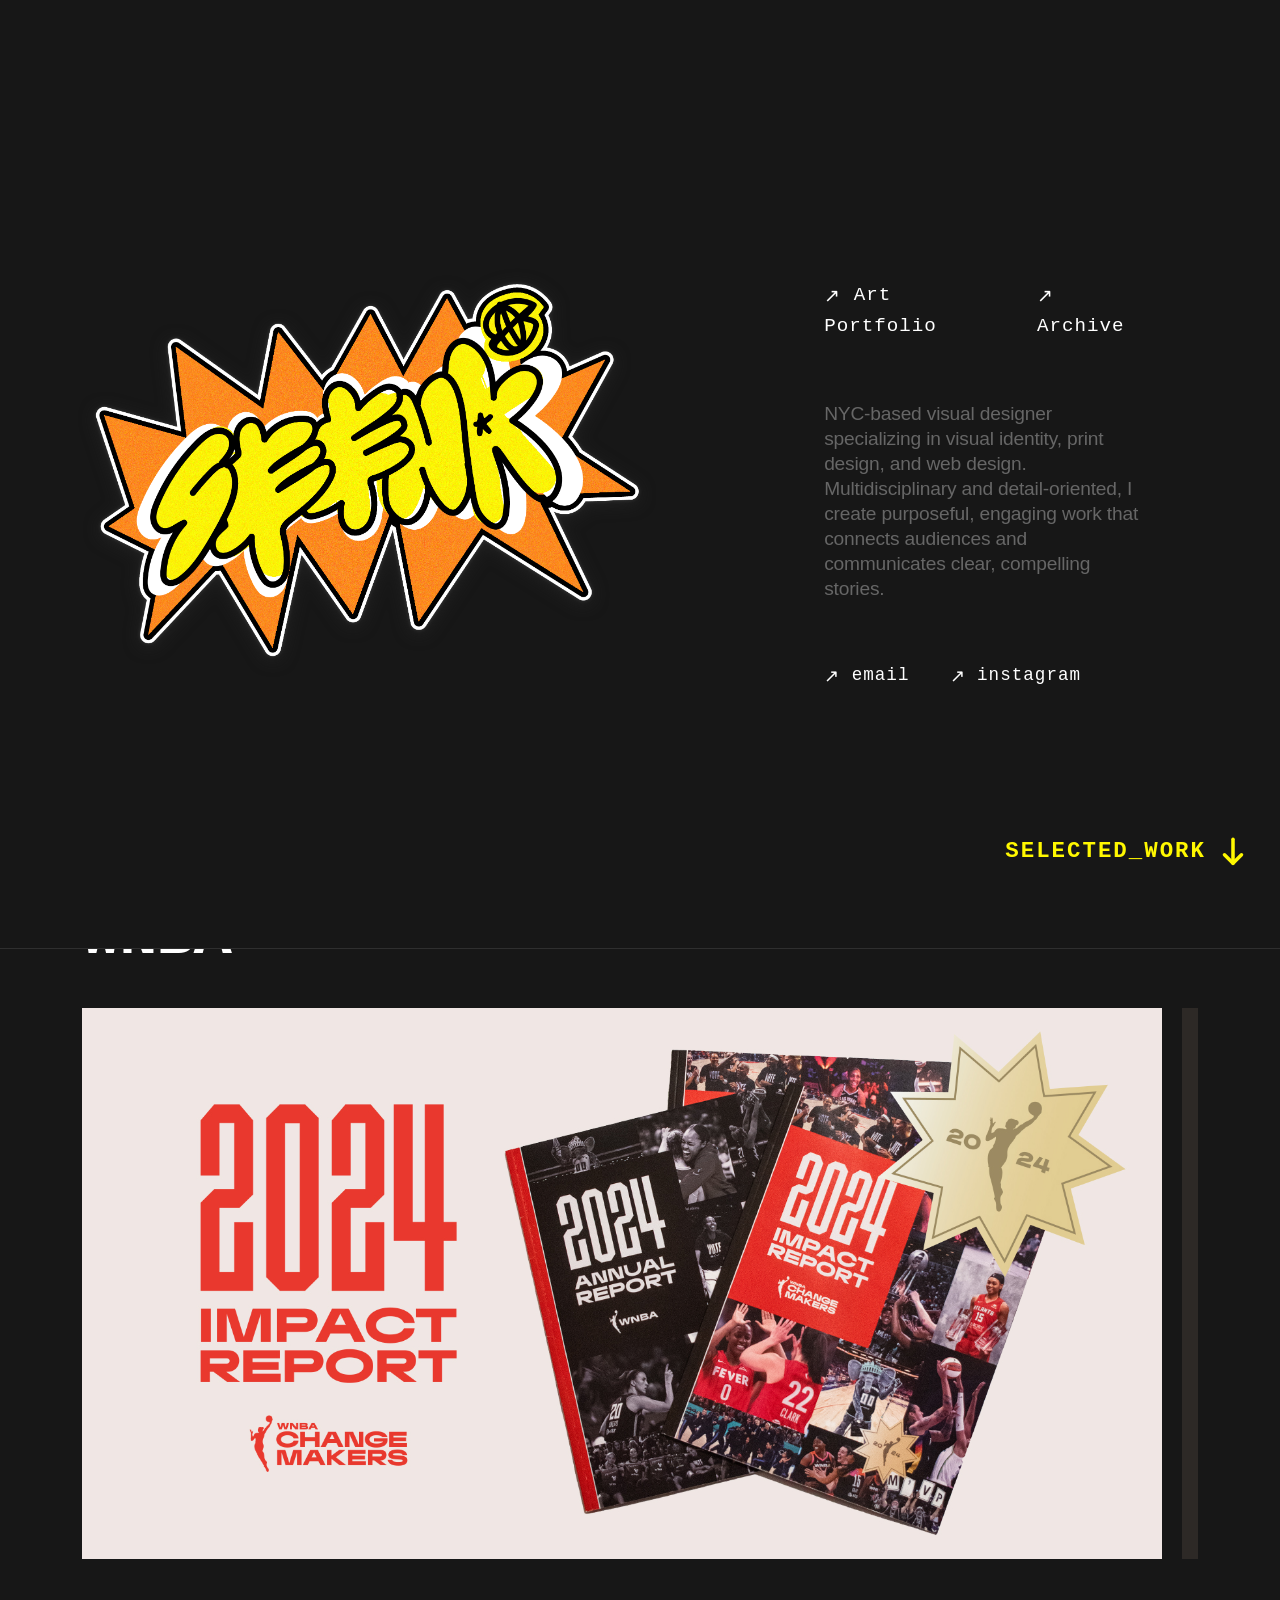
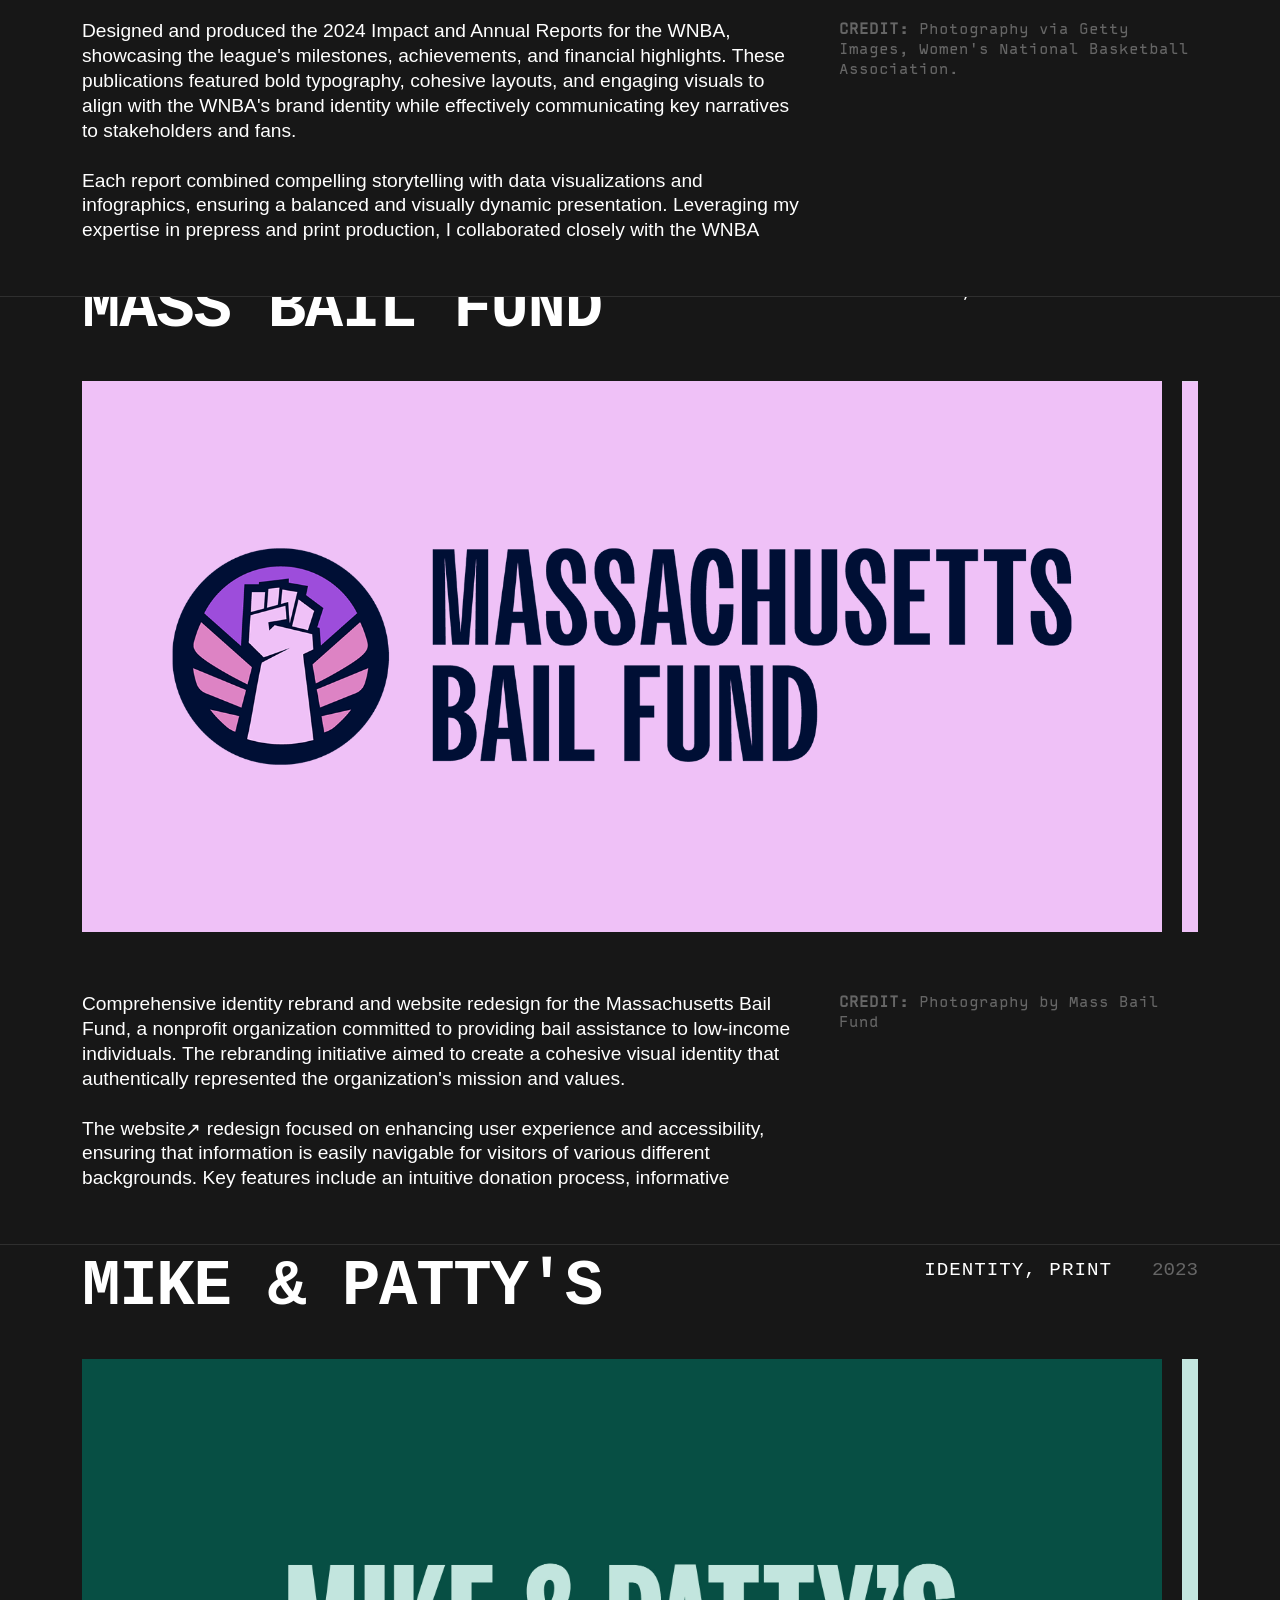
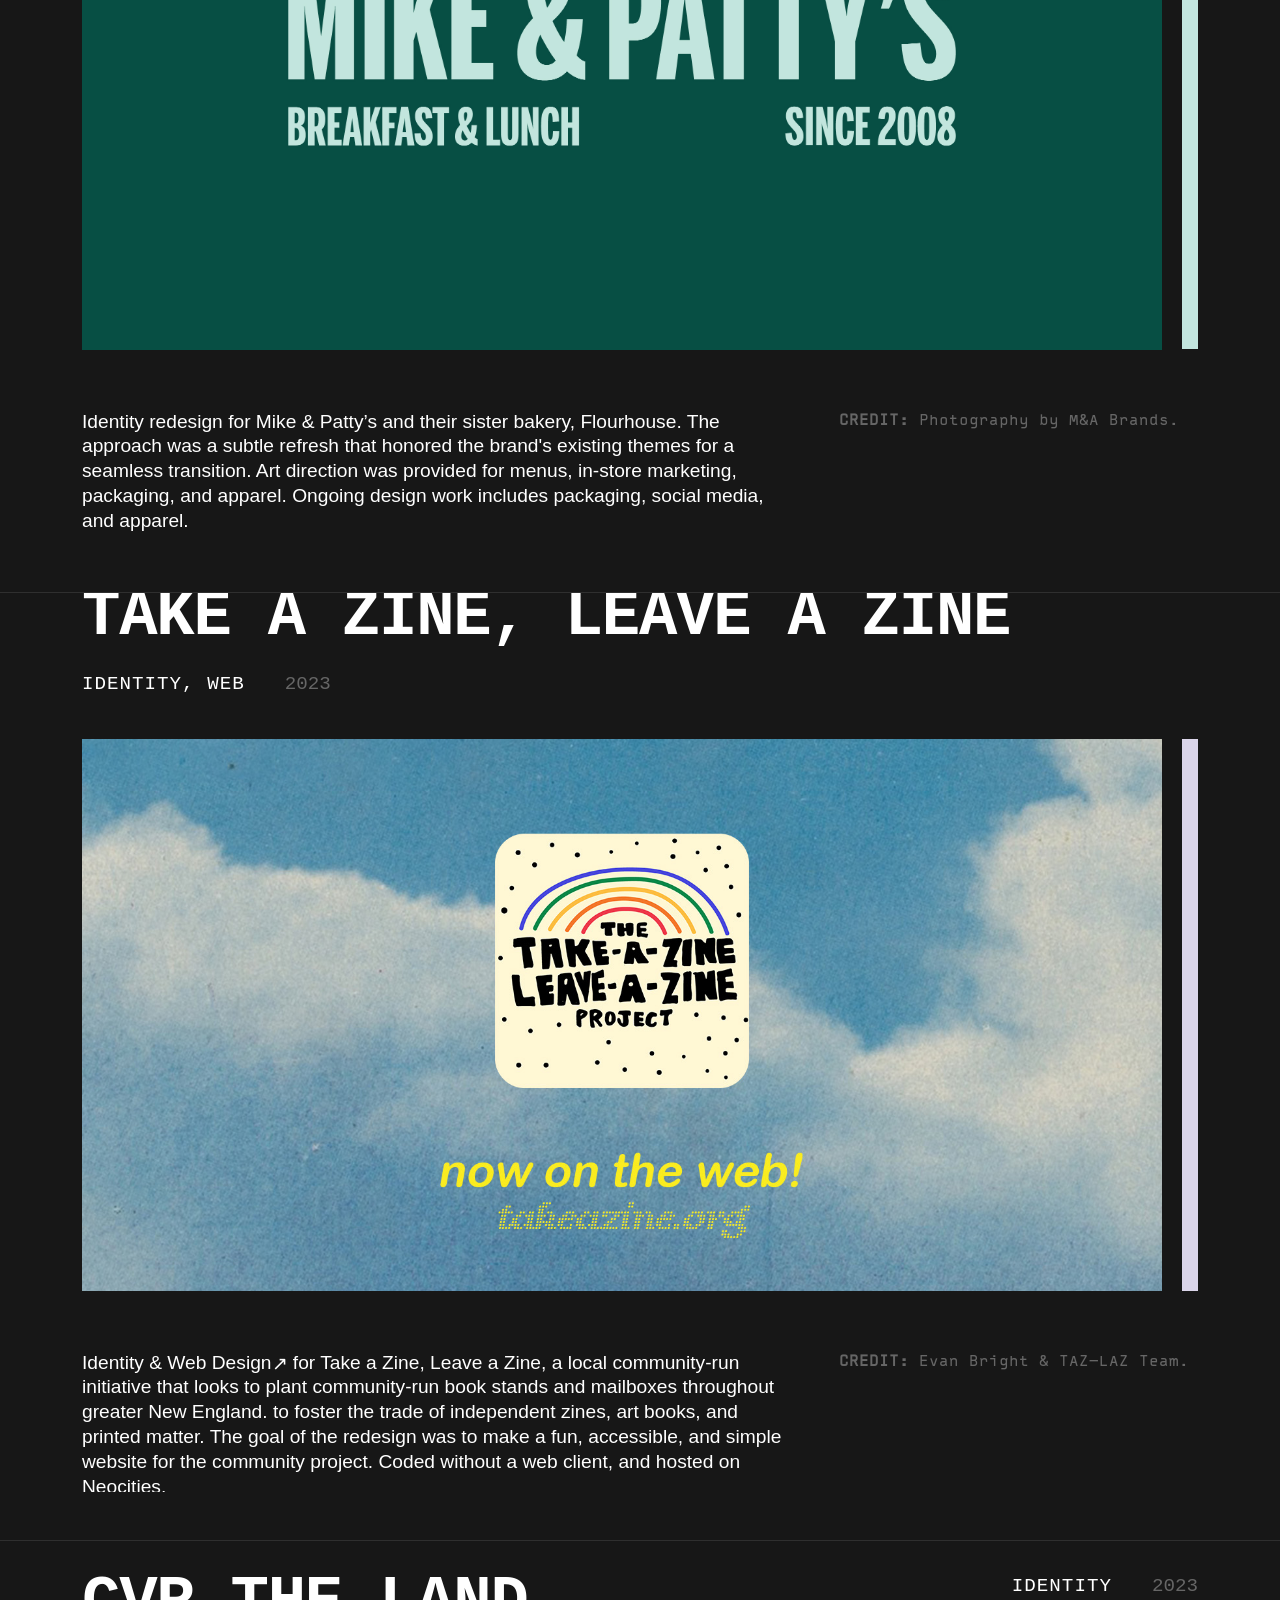
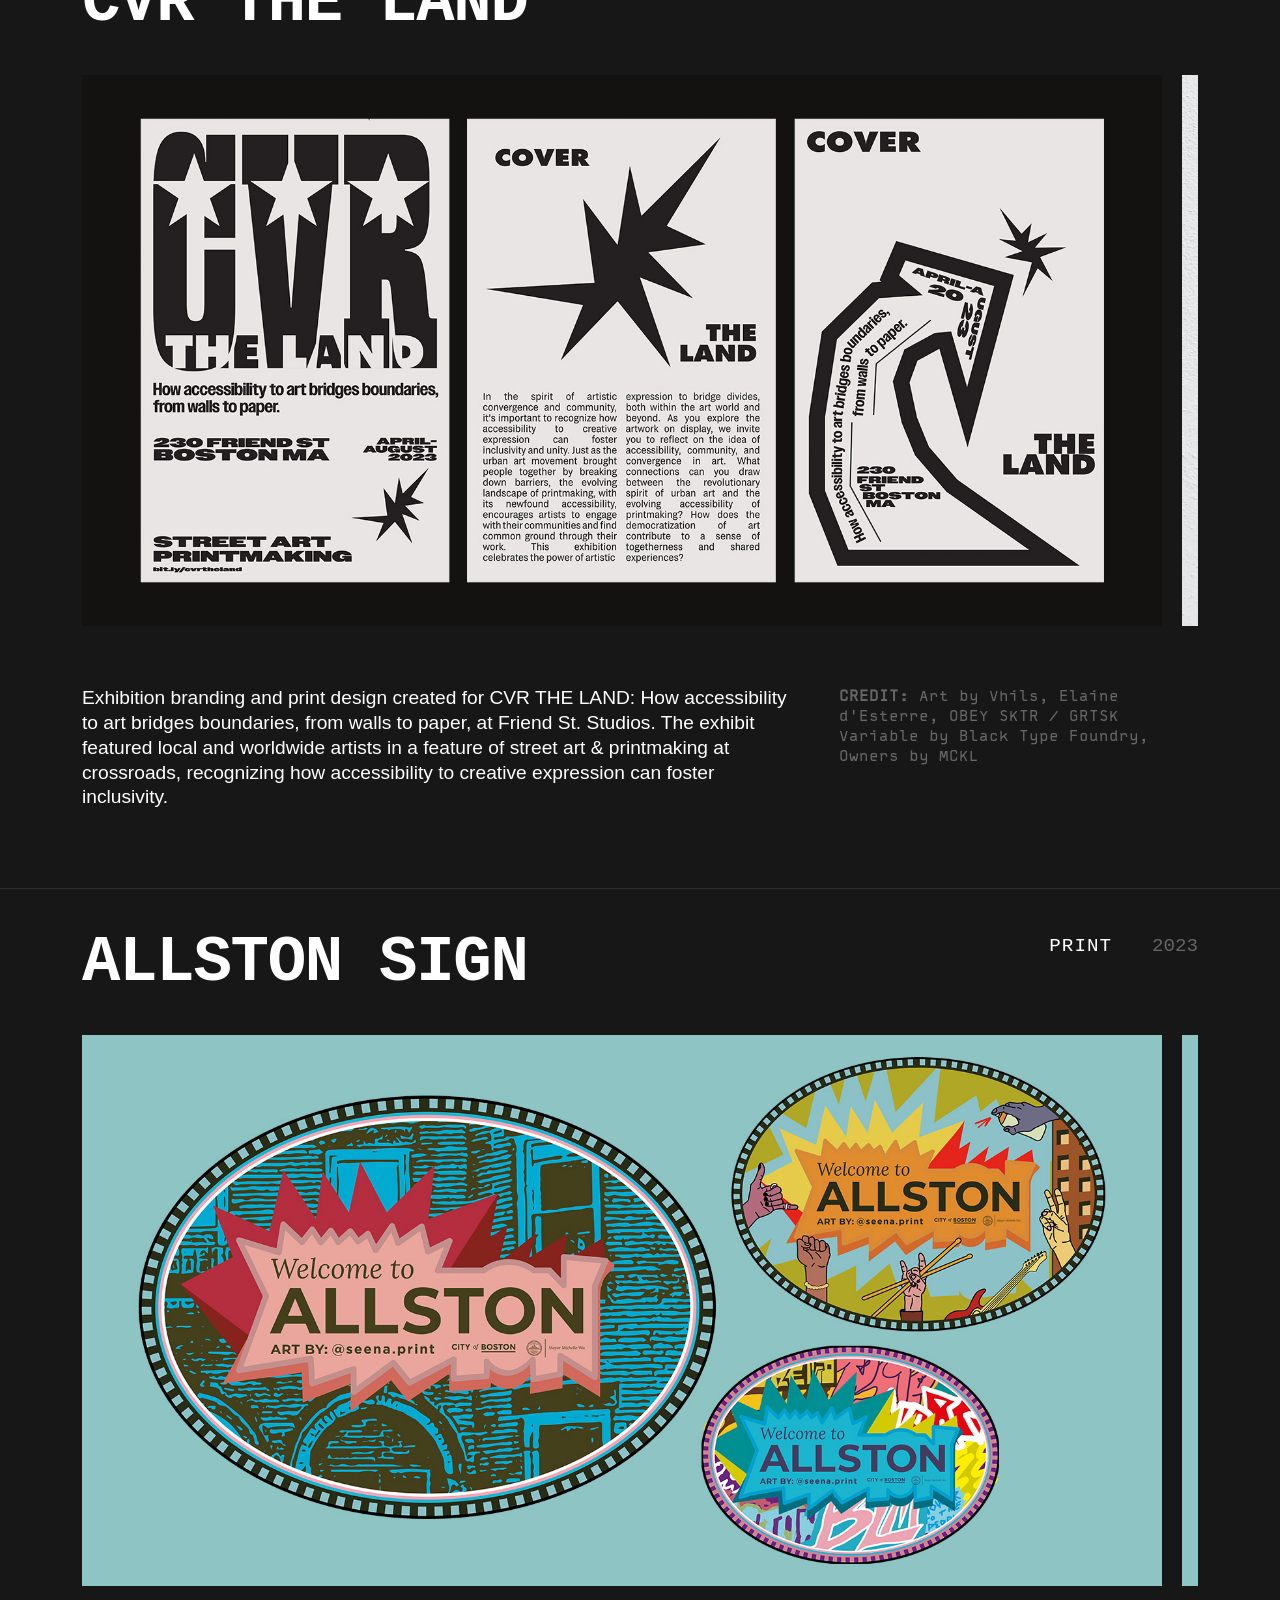
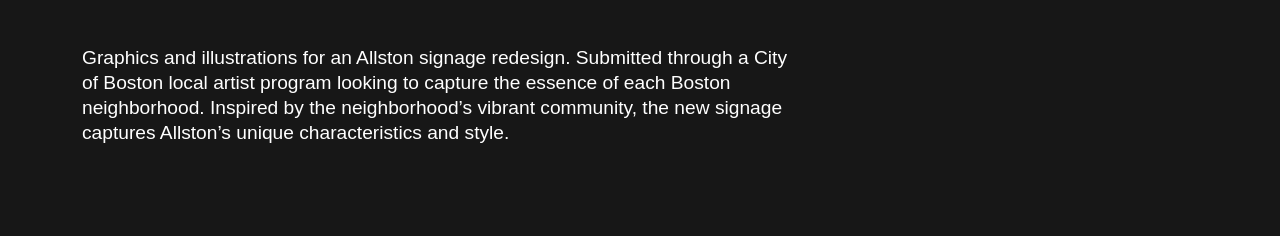
==== commit 087f4181: "v1.0.2.1" ====
--- a/index.html
+++ b/index.html
@@ -42,8 +42,8 @@
     <script>
       window.dataLayer = window.dataLayer || [];
       function gtag(){ dataLayer.push(arguments); }
-      gtag(‘js’, new Date());
-      gtag(‘config’, ‘G-HY2PLLJWGS’);
+      gtag('js', new Date());
+      gtag('config', 'G-HY2PLLJWGS');
     </script>
 
     <!-- JSON-LD -->
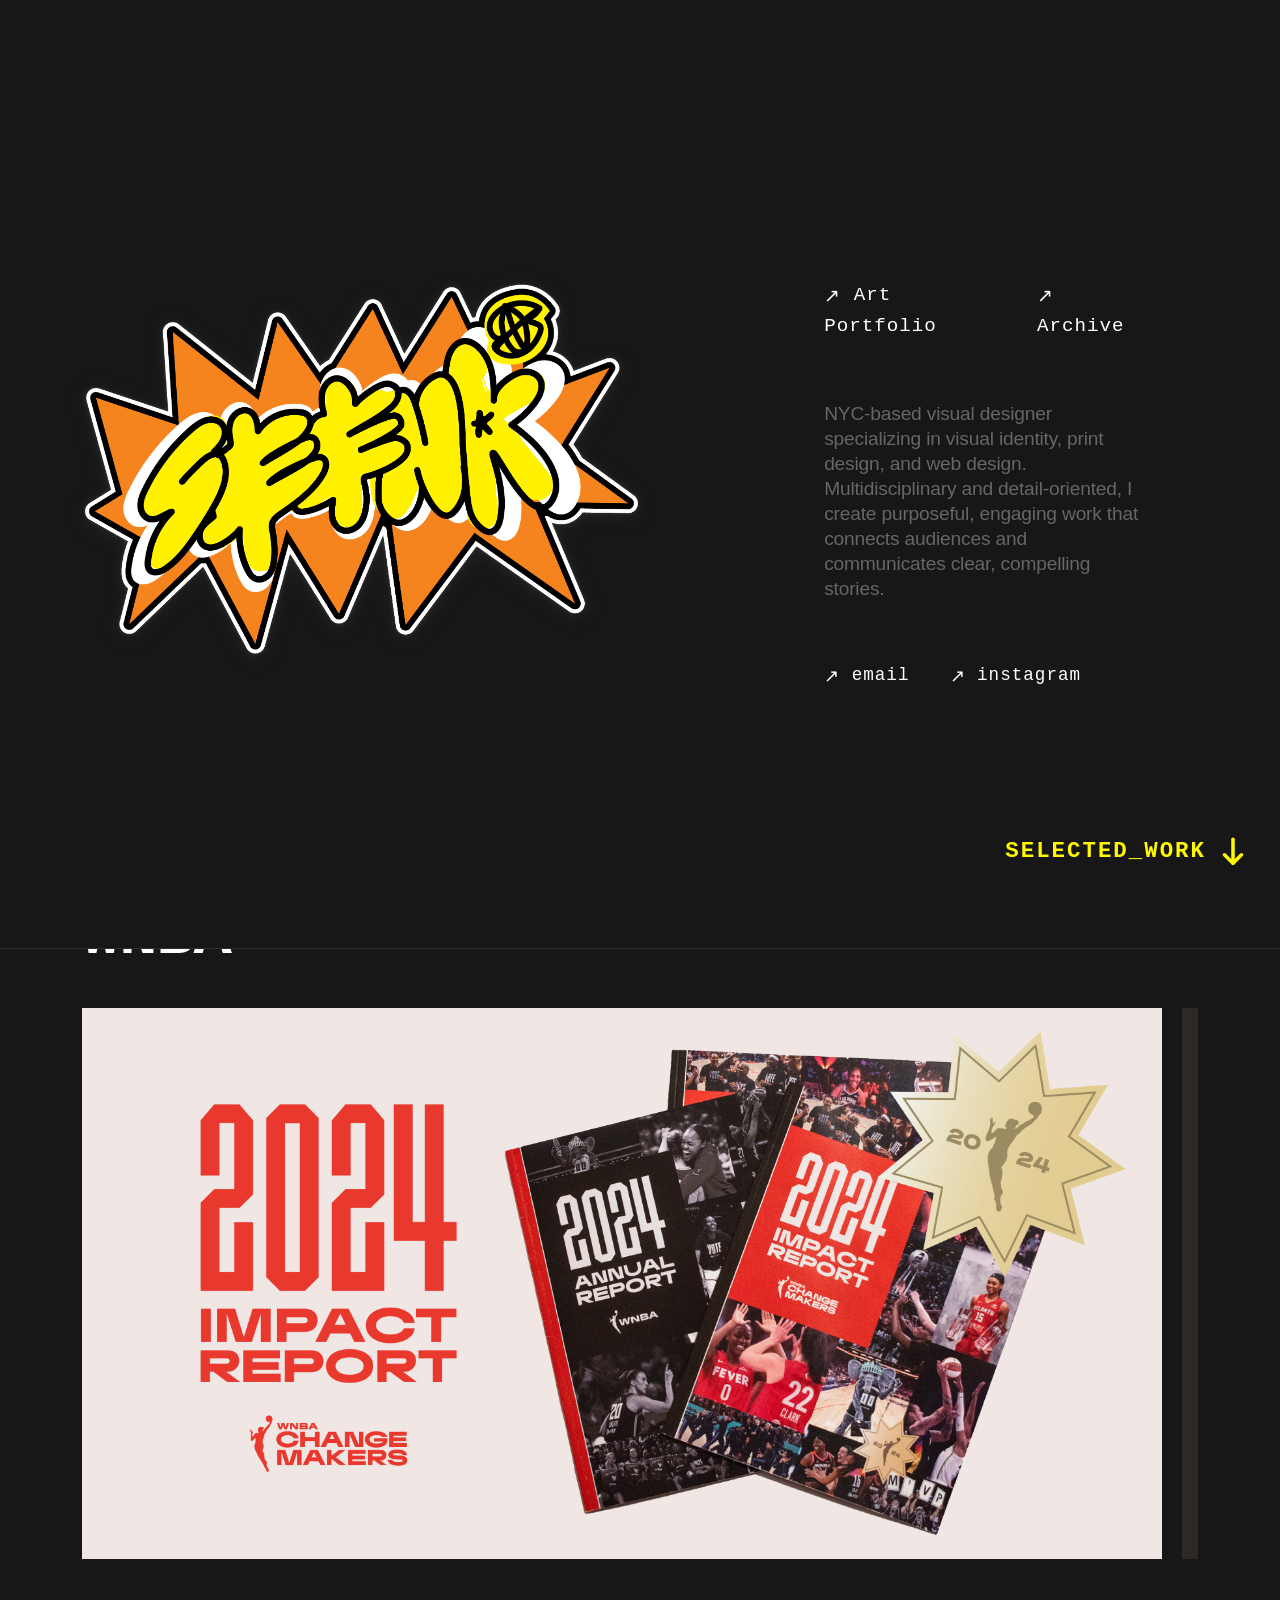
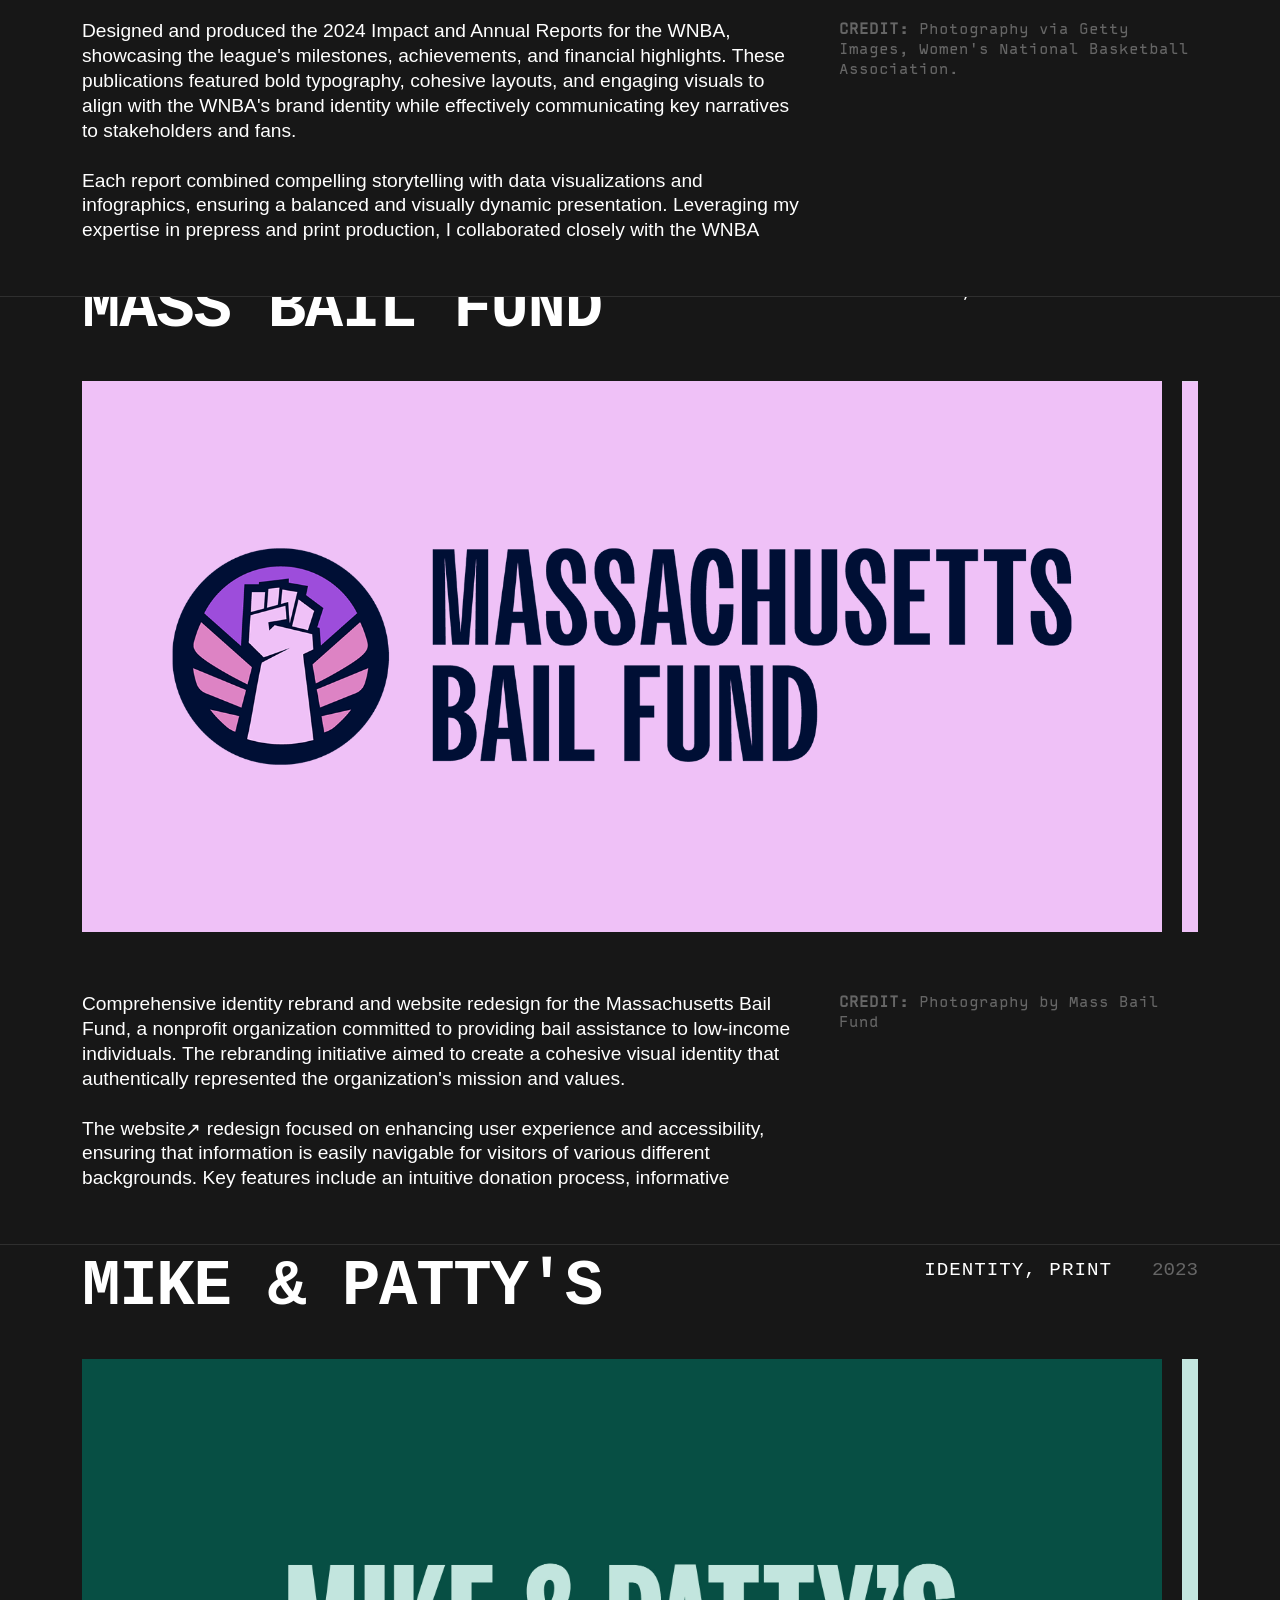
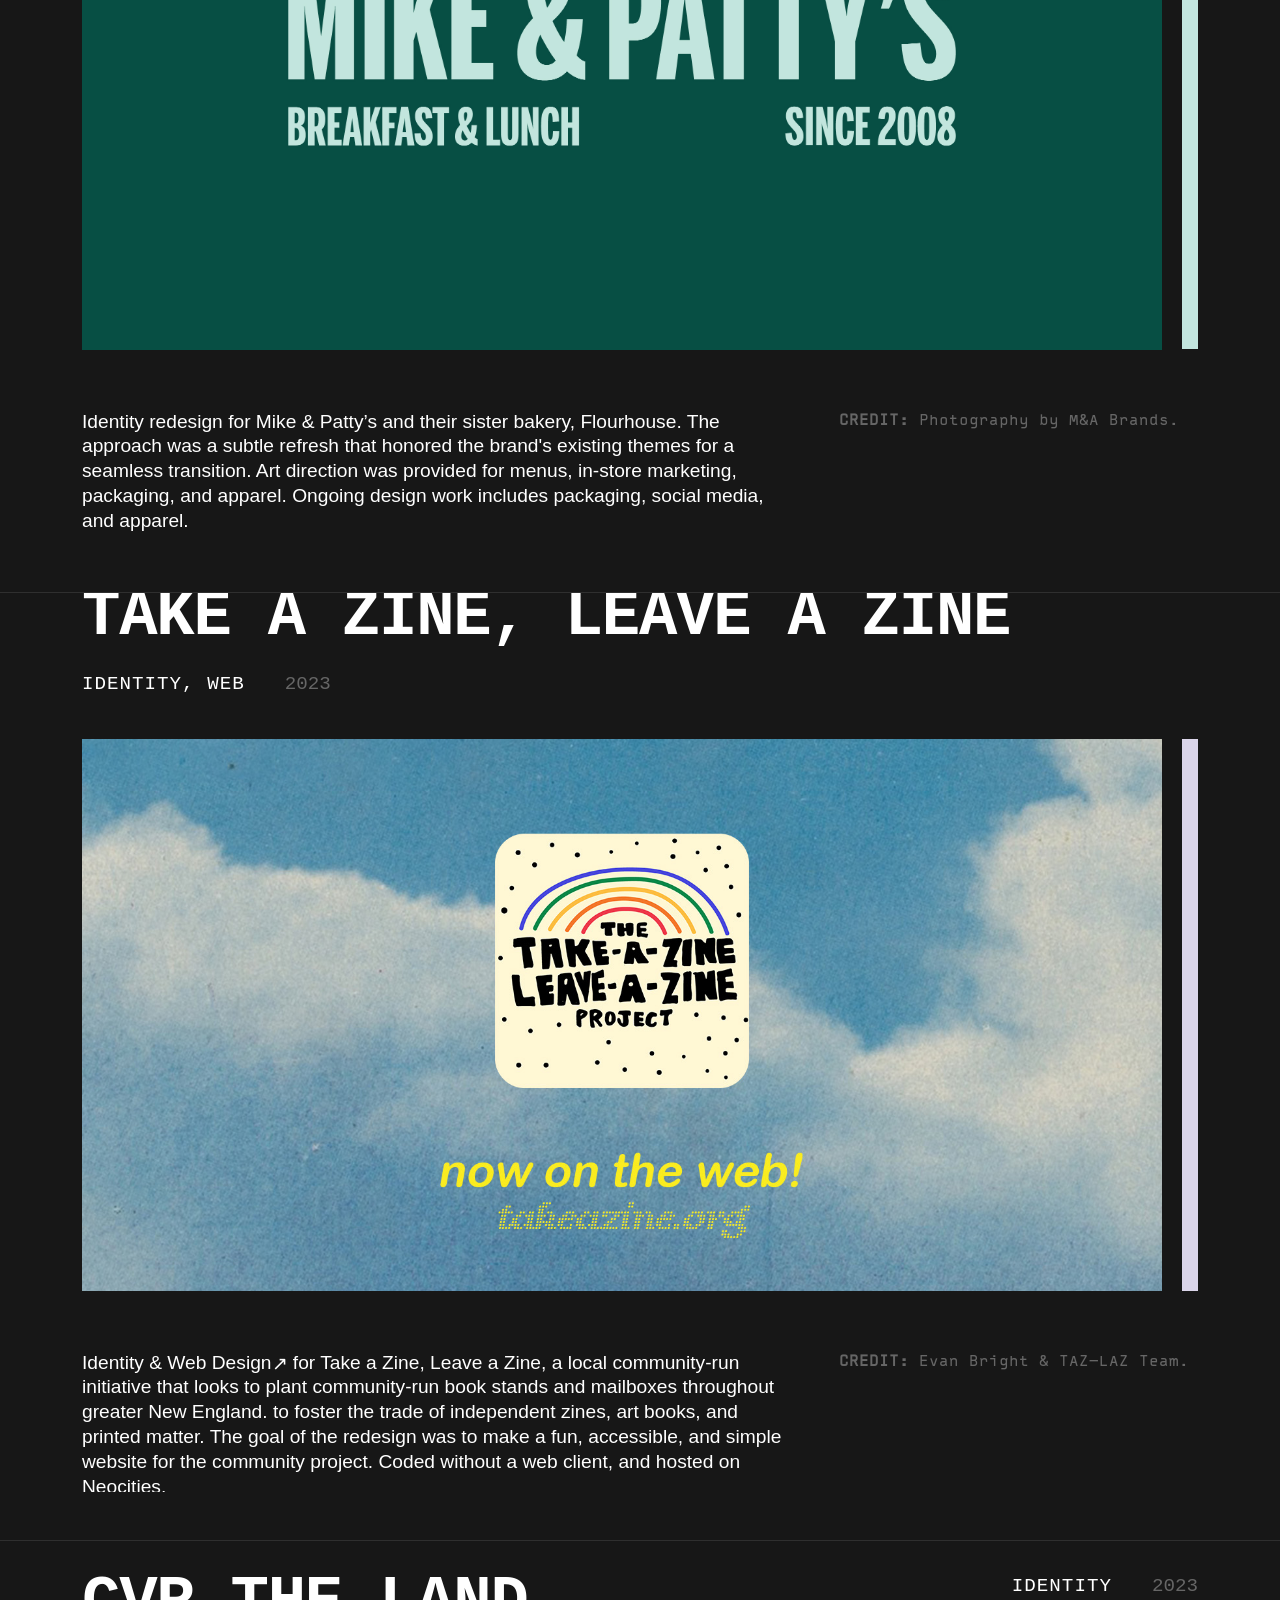
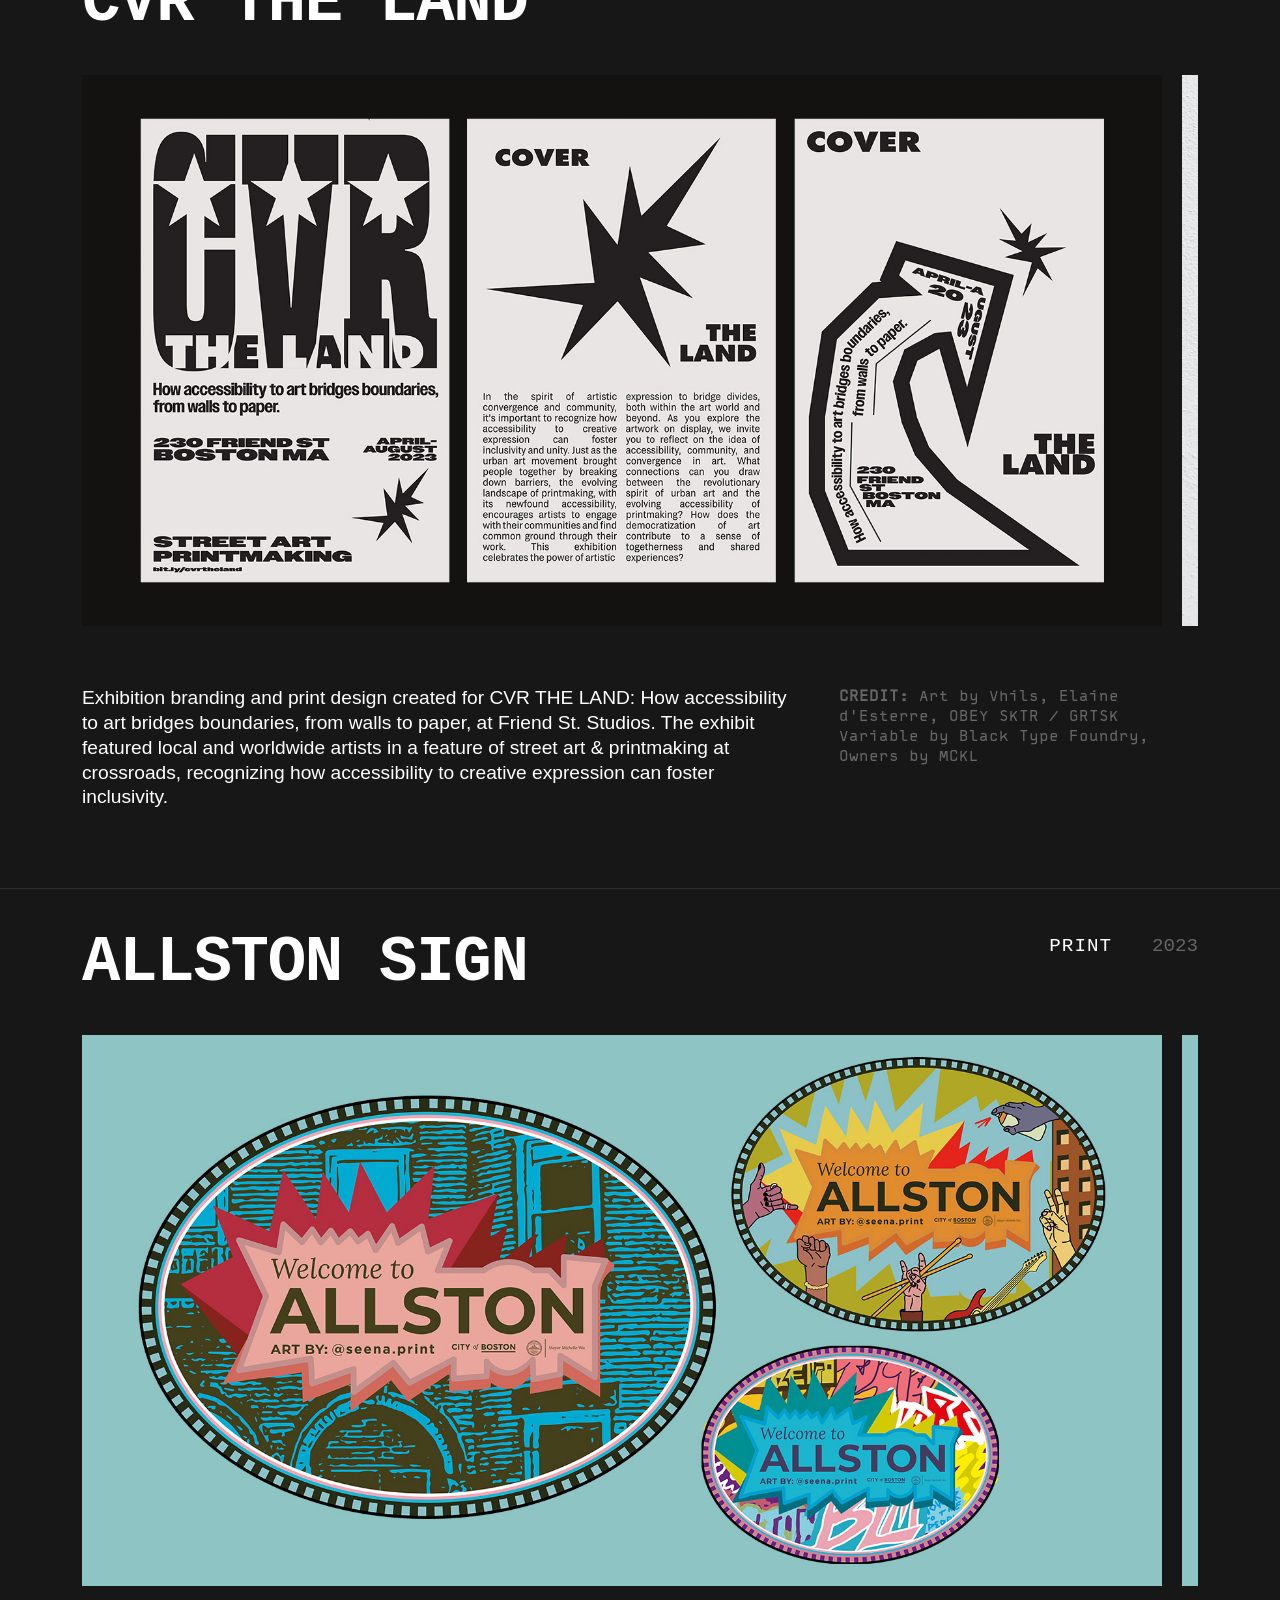
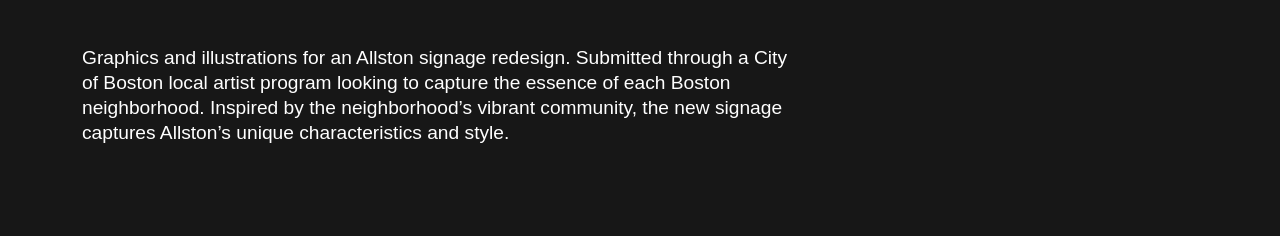
==== commit 349f1d70: "v.1.1.0" ====
--- a/index.html
+++ b/index.html
@@ -107,7 +107,7 @@
                     </div>
             
             <div class="carousel-wrapper">
-                <div class="carousel-container">
+                <div class="carousel-container" aria-label="WNBA project images">
                     <div class="carousel">
                         <a href="img/wnba/Slide-1.jpg" target="_blank" class="carousel-image-link">
                             <img src="img/wnba/Slide-1.jpg" alt="WNBA 2024 Impact Report Cover Design" class="carousel-image">
@@ -156,7 +156,7 @@
                     </div>
             
             <div class="carousel-wrapper">
-                <div class="carousel-container">
+                <div class="carousel-container" aria-label="Mass Bail Fund project images">
                     <div class="carousel">
                         <a href="img/MBF portfolio mockups/FRAME1.png" target="_blank" class="carousel-image-link">
                             <img src="img/MBF portfolio mockups/FRAME1.png" alt="MBF Final Logo" class="carousel-image">
@@ -202,7 +202,7 @@
                     </div>
             
             <div class="carousel-wrapper">
-                <div class="carousel-container">
+                <div class="carousel-container" aria-label="Mike & Patty's project images">
                     <div class="carousel">
                         <a href="img/M&P Portfolio Mockups/Slide01.jpg" target="_blank" class="carousel-image-link">
                             <img src="img/M&P Portfolio Mockups/Slide01.jpg" alt="Mike & Patty's Logo" class="carousel-image">
@@ -267,7 +267,7 @@
                     </div>
             
             <div class="carousel-wrapper">
-                <div class="carousel-container">
+                <div class="carousel-container" aria-label="Take a Zine Leave a Zine project images">
                     <div class="carousel">
                         <a href="img/TAZLAZ mup/Mockup_0.jpg" target="_blank" class="carousel-image-link">
                             <img src="img/TAZLAZ mup/Mockup_0.jpg" alt="TAZLAZ Logo" class="carousel-image">
@@ -309,7 +309,7 @@
                     </div>
             
             <div class="carousel-wrapper">
-                <div class="carousel-container">
+                <div class="carousel-container" aria-label="CVR the Land project images">
                     <div class="carousel">
                         <a href="img/CVR mockups/Mockup_0.jpg" target="_blank" class="carousel-image-link">
                             <img src="img/CVR mockups/Mockup_0.jpg" alt="Poster/Exhibition Design" class="carousel-image">
@@ -353,10 +353,10 @@
                     </div>
             
             <div class="carousel-wrapper">
-                <div class="carousel-container">
+                <div class="carousel-container" aria-label="Allston Sign project images">
                     <div class="carousel">
                         <a href="img/allston mup/Allston_Mockup1.jpg" target="_blank" class="carousel-image-link">
-                            <img src="img/allston mup/Allston_Mockup1.jpg" alt="TAZLAZ Logo" class="carousel-image">
+                            <img src="img/allston mup/Allston_Mockup1.jpg" alt="Allston Signage Design" class="carousel-image">
                         </a>
                         <a href="img/allston mup/Allston_Mockup2.jpg" target="_blank" class="carousel-image-link">
                             <img src="img/allston mup/Allston_Mockup2.jpg" alt="cute neocities site mockups" class="carousel-image">
@@ -400,10 +400,10 @@
     </footer>
 
     <!-- Lightbox Modal -->
-    <div class="lightbox" id="lightbox">
-        <button class="lightbox-nav lightbox-prev" id="lightboxPrev">‹</button>
-        <button class="lightbox-nav lightbox-next" id="lightboxNext">›</button>
-        <button class="lightbox-close" id="lightboxClose">&times;</button>
+    <div class="lightbox" id="lightbox" role="dialog" aria-modal="true" aria-label="Image lightbox">
+        <button class="lightbox-nav lightbox-prev" id="lightboxPrev" aria-label="Previous image">‹</button>
+        <button class="lightbox-nav lightbox-next" id="lightboxNext" aria-label="Next image">›</button>
+        <button class="lightbox-close" id="lightboxClose" aria-label="Close lightbox">&times;</button>
         <div class="lightbox-content">
             <img class="lightbox-image" id="lightboxImage" src="" alt="">
             <div class="lightbox-caption" id="lightboxCaption"></div>
@@ -565,12 +565,7 @@
 
         const introCont = document.querySelector('.logo-container');
 
-        // Clear scroll lock when scrolling stops
-        let scrollEndTimer;
-        window.addEventListener('scroll', () => {
-            clearTimeout(scrollEndTimer);
-            scrollEndTimer = setTimeout(() => { isSectionScrolling = false; }, 80);
-        }, { passive: true });
+        let sectionScrollTimeout;
 
         function scrollToSection(index) {
             if (index < 0 || index >= snapSections.length) return;
@@ -578,6 +573,8 @@
             currentSectionIndex = index;
             isSectionScrolling = true;
             window.scrollTo({ top: snapSections[index].offsetTop, behavior: 'smooth' });
+            clearTimeout(sectionScrollTimeout);
+            sectionScrollTimeout = setTimeout(() => { isSectionScrolling = false; }, 800);
 
 
             const siteFooter = document.getElementById('siteFooter');
@@ -644,6 +641,8 @@
         }
 
         // Mouse wheel smooth section scrolling
+        let wheelEndTimer;
+
         function handleWheel(e) {
             if (lightbox.classList.contains('active')) {
                 e.preventDefault();
@@ -657,20 +656,24 @@
                 if (Math.abs(e.deltaX) > Math.abs(e.deltaY)) return;
                 e.preventDefault();
                 if (!isSectionScrolling) {
-                    if (e.deltaY > 0) scrollToSection(getCurrentSectionIndex() + 1);
-                    else scrollToSection(getCurrentSectionIndex() - 1);
+                    if (e.deltaY > 0) scrollToSection(currentSectionIndex + 1);
+                    else scrollToSection(currentSectionIndex - 1);
                 }
+                clearTimeout(wheelEndTimer);
+                wheelEndTimer = setTimeout(() => { isSectionScrolling = false; }, 400);
                 return;
             }
 
             e.preventDefault();
-            if (isSectionScrolling) return;
-
-            if (e.deltaY > 0) {
-                scrollToSection(getCurrentSectionIndex() + 1);
-            } else {
-                scrollToSection(getCurrentSectionIndex() - 1);
-            }
+
+            if (!isSectionScrolling) {
+                if (e.deltaY > 0) scrollToSection(currentSectionIndex + 1);
+                else scrollToSection(currentSectionIndex - 1);
+            }
+
+            // Keep locked until wheel events stop for 400ms (absorbs trackpad momentum)
+            clearTimeout(wheelEndTimer);
+            wheelEndTimer = setTimeout(() => { isSectionScrolling = false; }, 400);
         }
         
         // Initialize lightbox + carousels
@@ -689,6 +692,23 @@
                 scrollIndicatorEl.addEventListener('click', () => scrollToSection(1));
             }
 
+
+            // Carousel drag-to-scroll
+            document.querySelectorAll('.carousel-container').forEach(container => {
+                let isDragging = false, dragStartX = 0, dragScrollLeft = 0;
+                container.addEventListener('mousedown', e => {
+                    isDragging = true;
+                    dragStartX = e.pageX - container.offsetLeft;
+                    dragScrollLeft = container.scrollLeft;
+                });
+                document.addEventListener('mouseup', () => { isDragging = false; });
+                container.addEventListener('mousemove', e => {
+                    if (!isDragging) return;
+                    e.preventDefault();
+                    container.scrollLeft = dragScrollLeft - (e.pageX - container.offsetLeft - dragStartX);
+                });
+                container.addEventListener('mouseleave', () => { isDragging = false; });
+            });
 
             // Lightbox: scope images to the clicked image's carousel
             document.querySelectorAll('.carousel-image-link').forEach(link => {
--- a/css/main.css
+++ b/css/main.css
@@ -354,7 +354,7 @@
         .carousel-container {
             width: 100%;
             margin: 0 auto;
-            overflow-x: auto;
+            overflow-x: scroll;
             overflow-y: hidden;
             scrollbar-width: thin;
             scrollbar-color: var(--yellow) var(--black);
@@ -394,8 +394,6 @@
             outline: none;
         }
 
-        .carousel-image-link:focus,
-        .carousel-image-link:active,
         #headerLogoLink:focus,
         #headerLogoLink:active {
             outline: none !important;
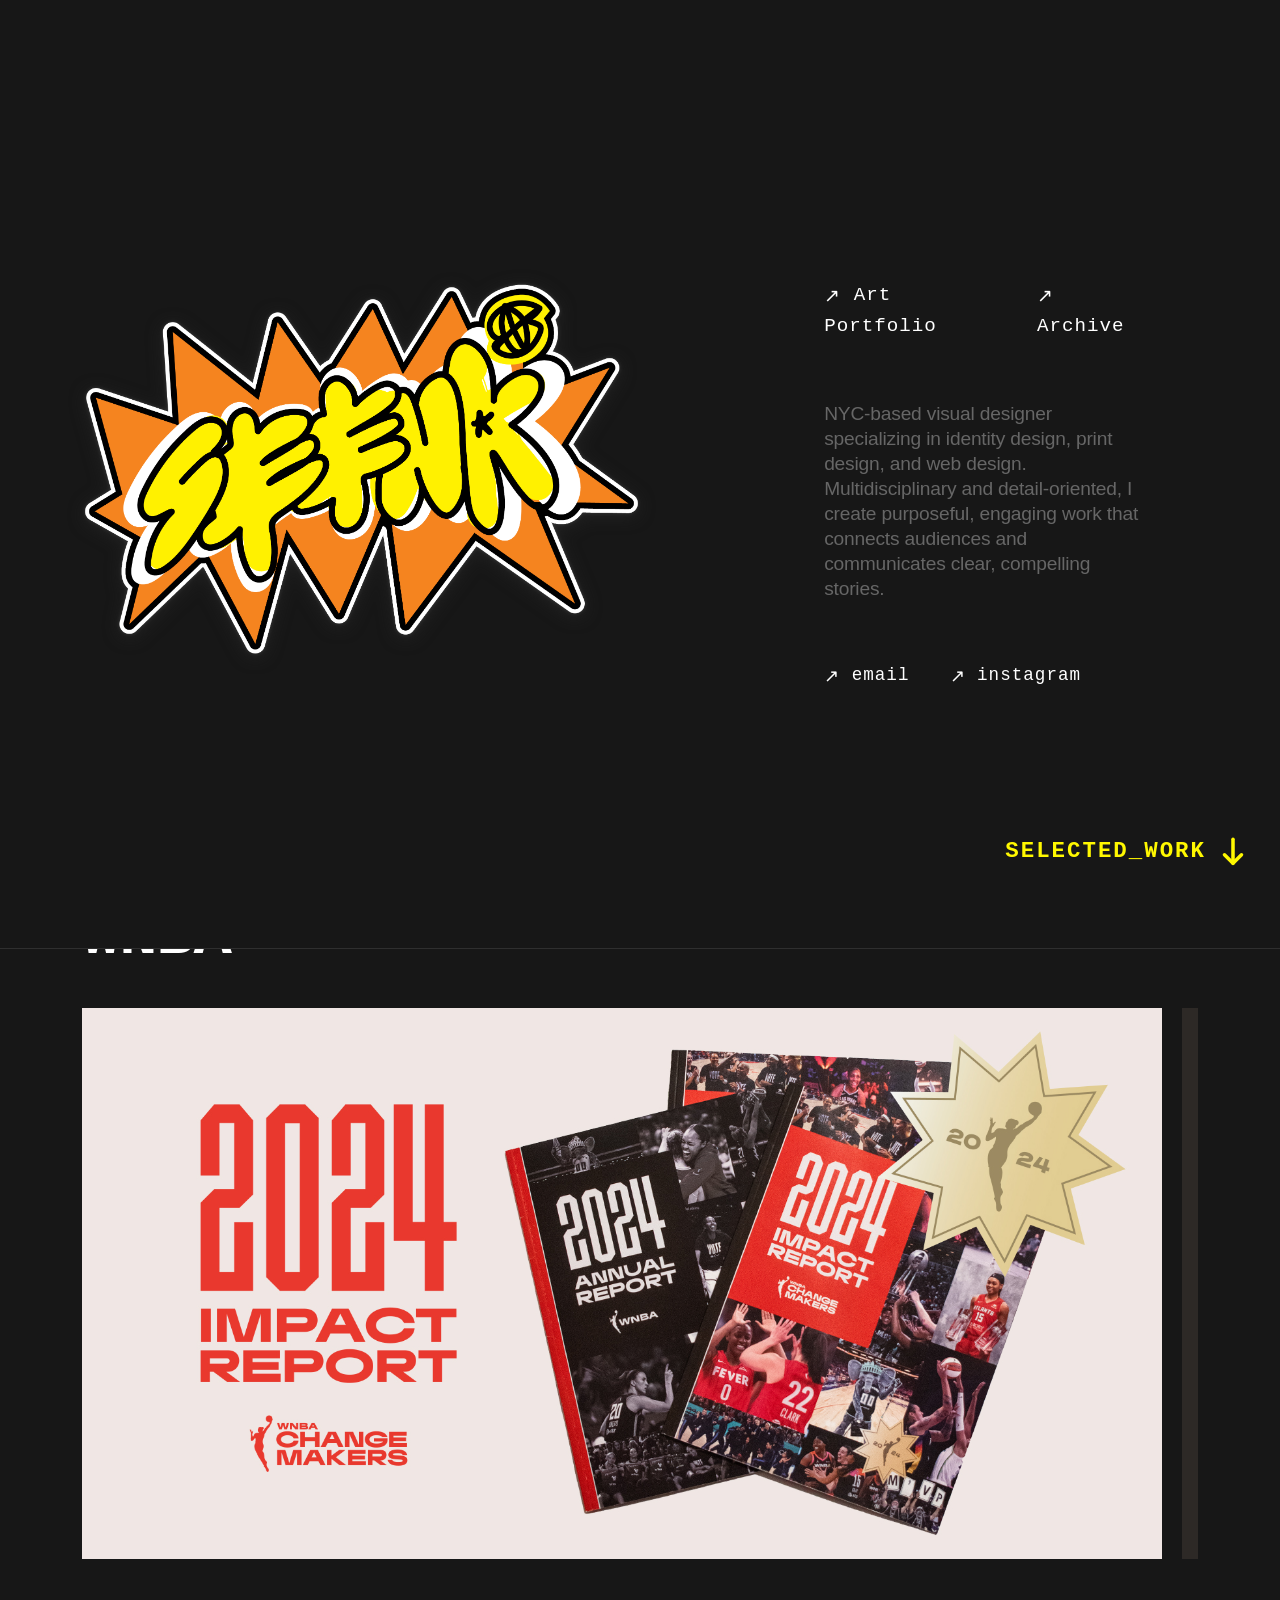
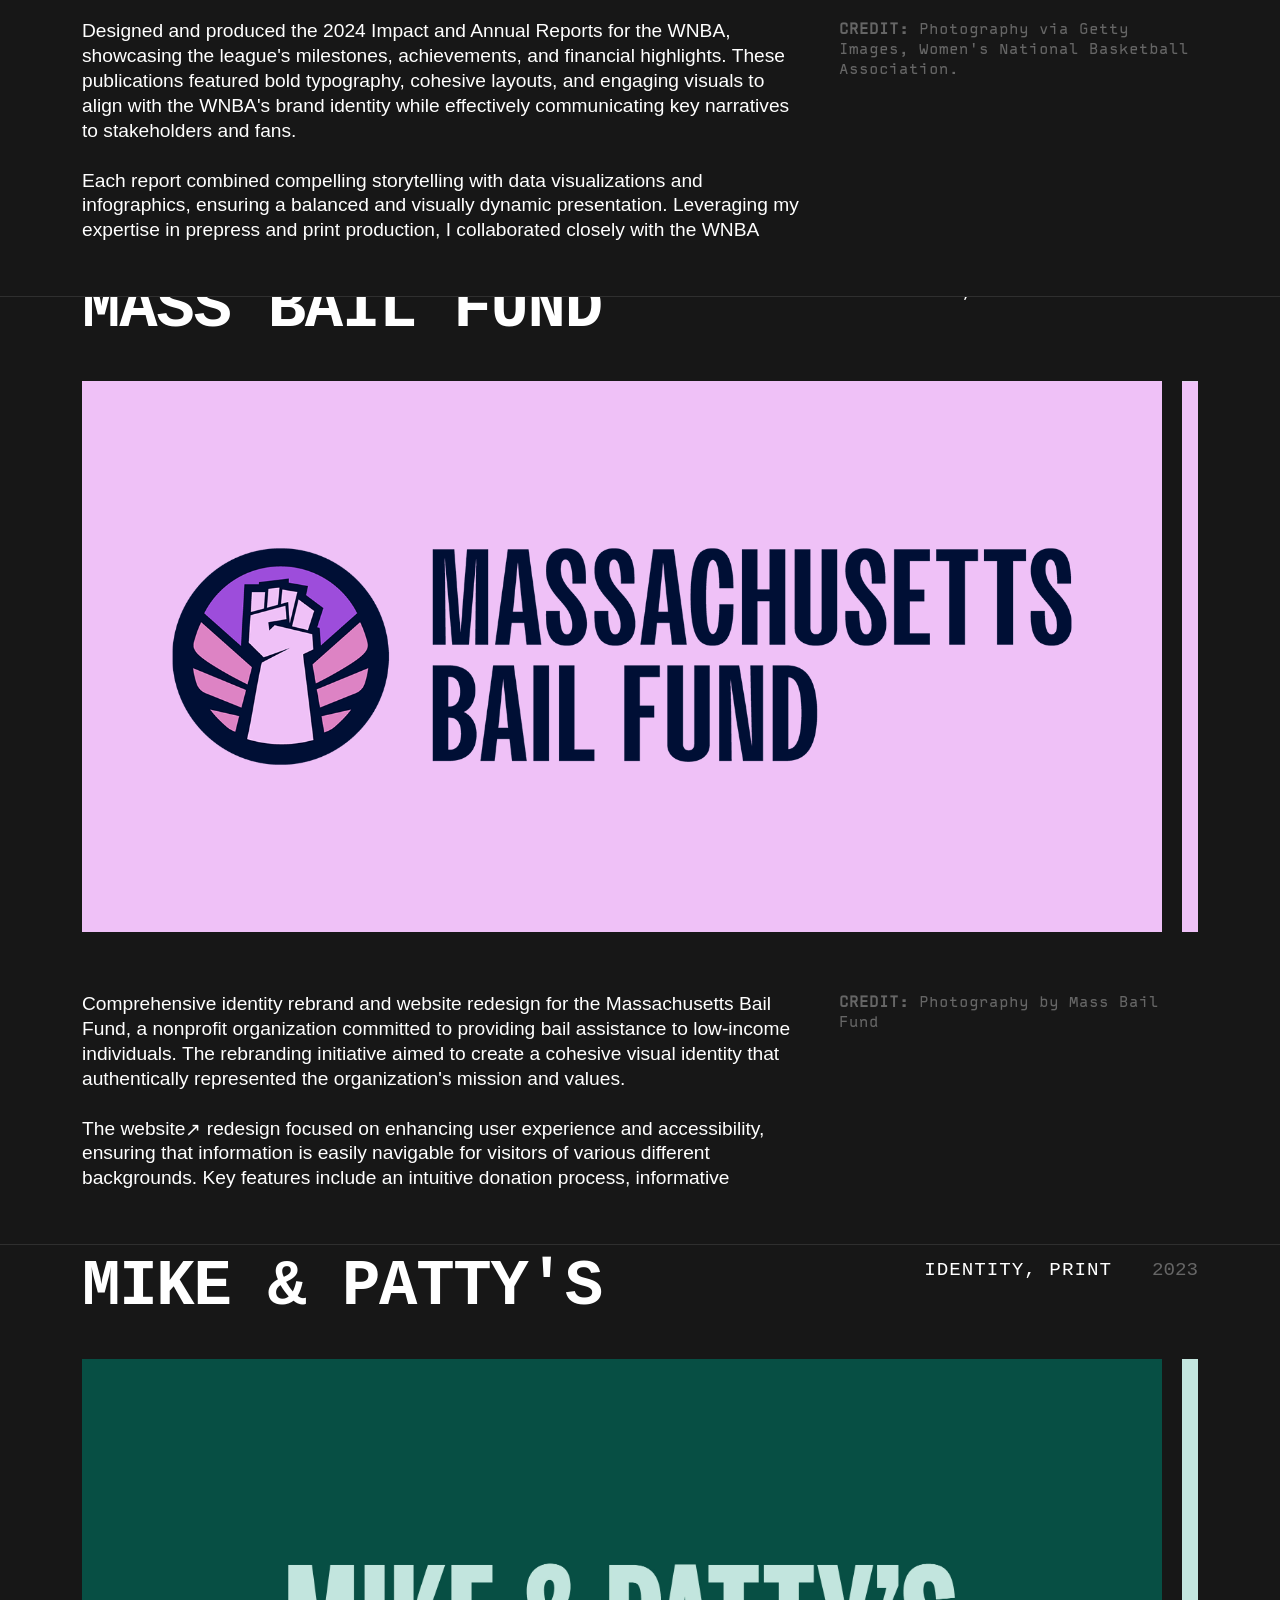
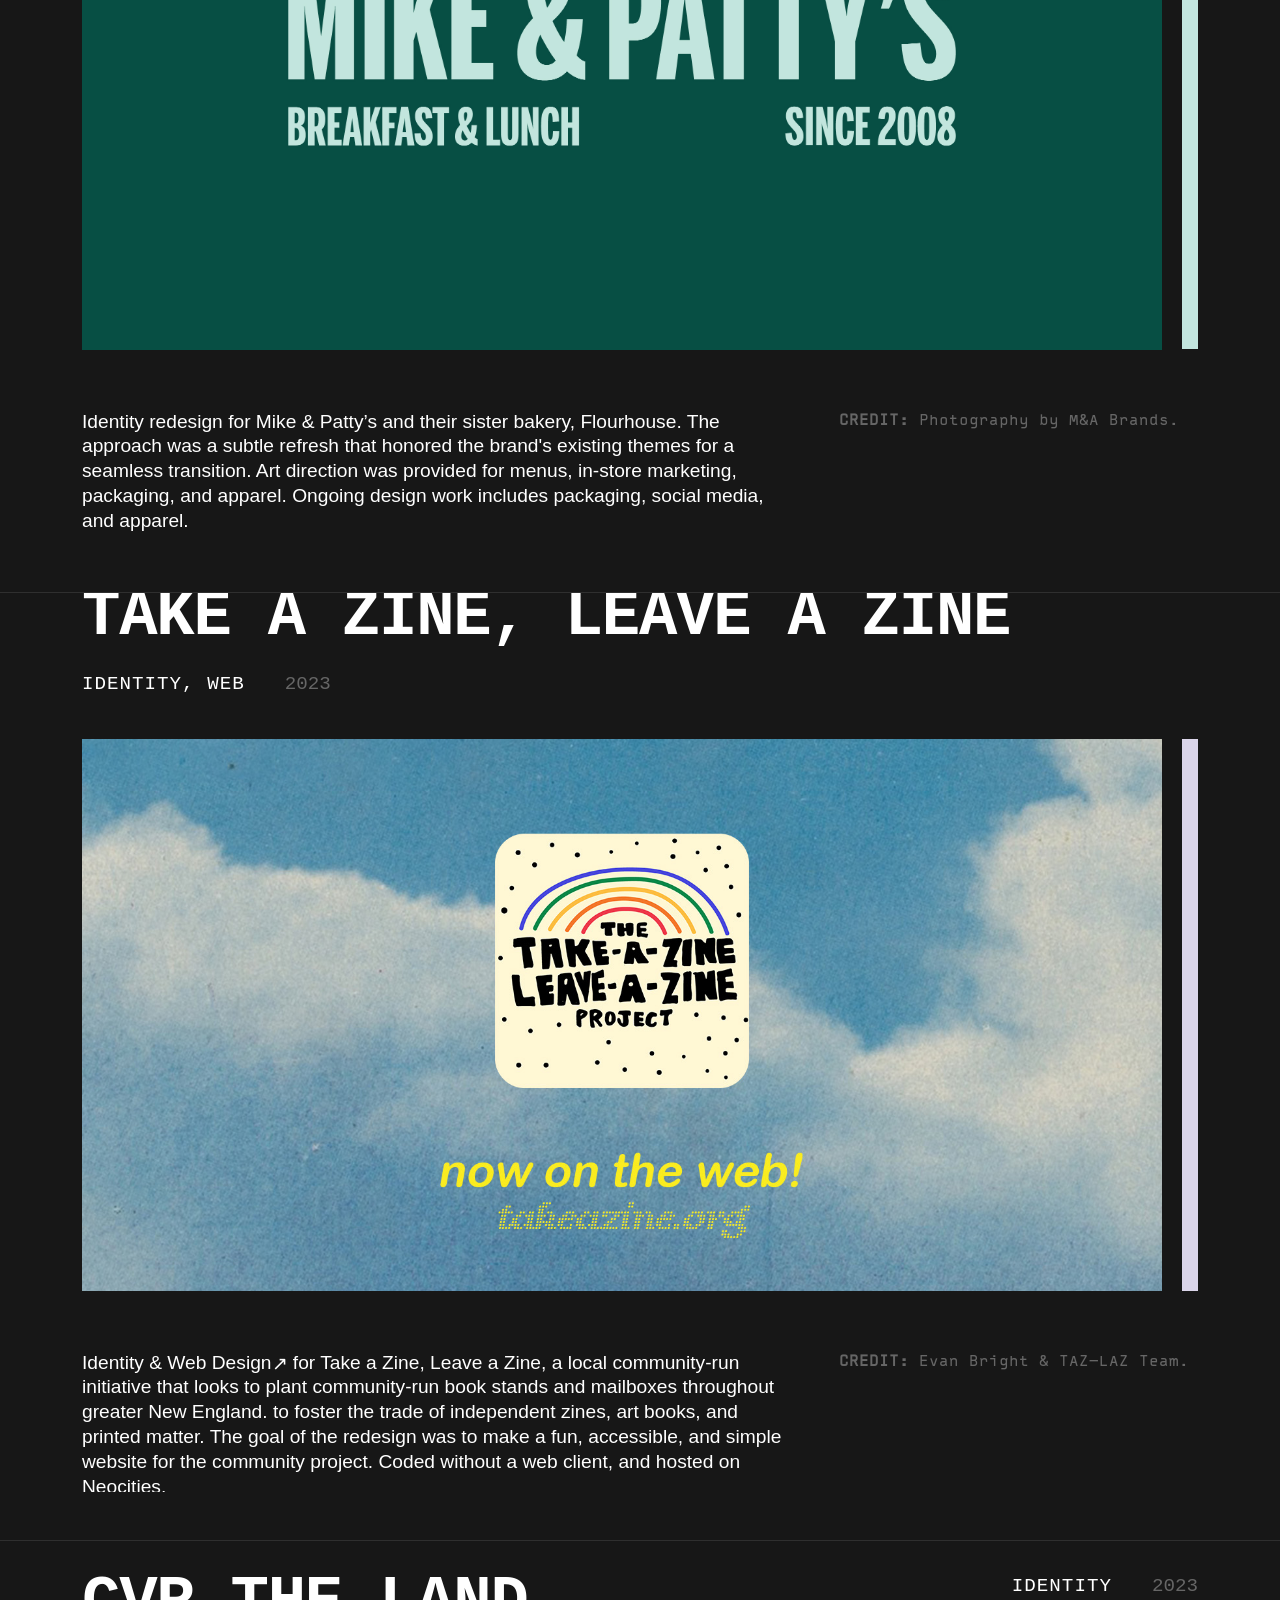
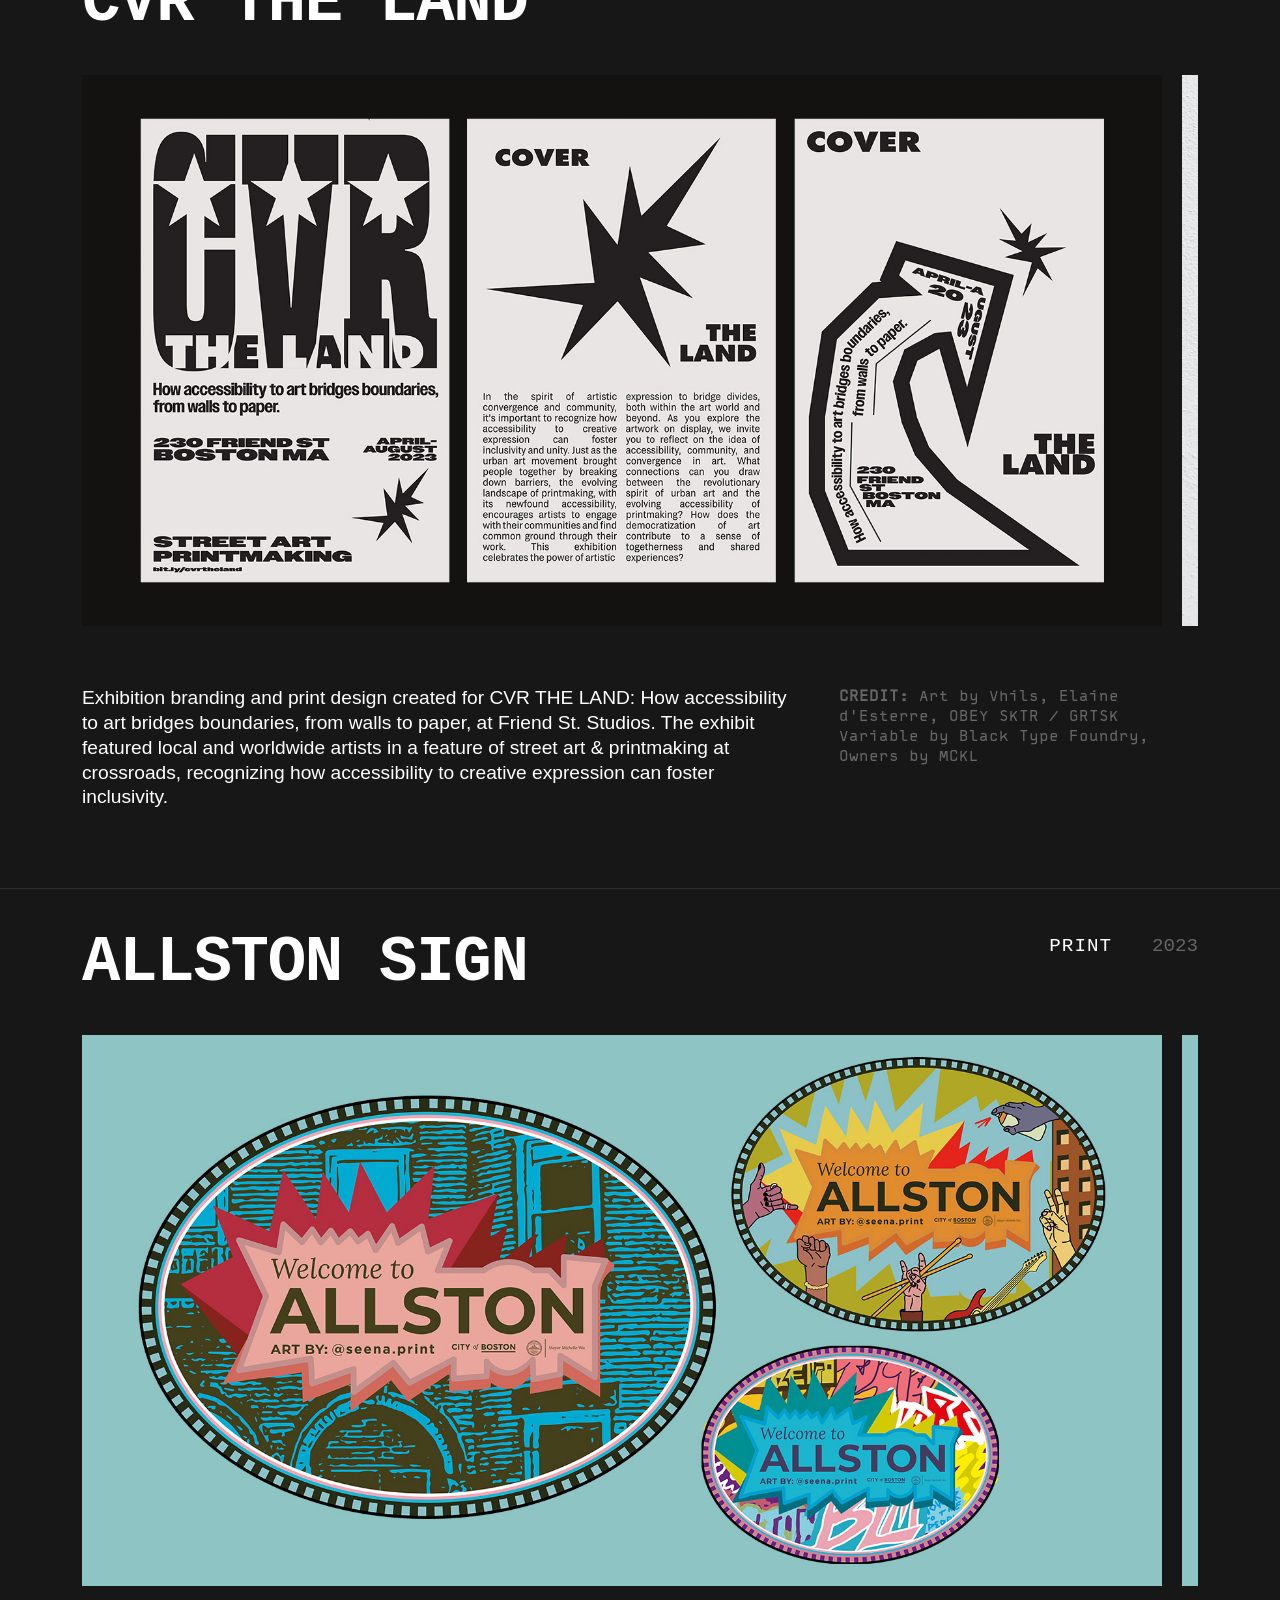
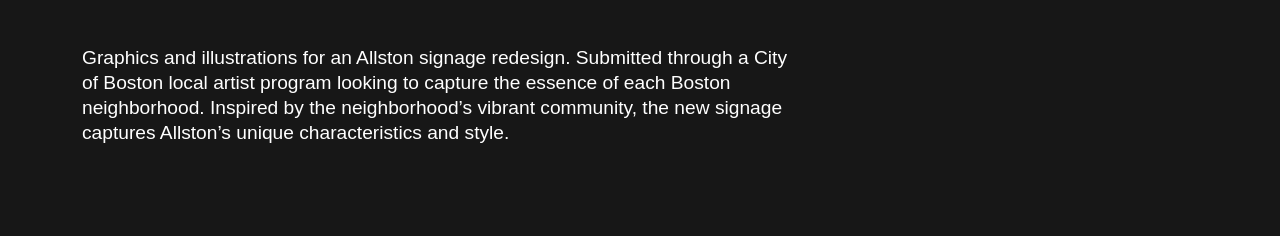
==== commit ce6cf8cf: "v1.1.2" ====
--- a/index.html
+++ b/index.html
@@ -79,7 +79,7 @@
                     <!-- Description -->
                     <div class="intro-description">
                         <p class="description">
-                            NYC-based visual designer specializing in visual identity, print design, and web design. 
+                            NYC-based visual designer specializing in identity design, print design, and web design. 
                             Multidisciplinary and detail-oriented, I create purposeful, engaging work that connects 
                             audiences and communicates clear, compelling stories.
                         </p>
--- a/css/main.css
+++ b/css/main.css
@@ -336,7 +336,7 @@
             position: fixed;
             bottom: 30px;
             right: 30px;
-            color: var(--gray);
+            color: #dfdada;
             font-family: monospace;
             font-size: 0.75rem;
             letter-spacing: 1px;
@@ -530,6 +530,13 @@
         /* Remove all background hover coloring */
         a:hover {
             background-color: transparent !important;
+        }
+
+        /* prevent image drag (interferes with carousel scroll) */
+        img {
+            -webkit-user-drag: none;
+            -webkit-user-select: none;
+            user-select: none;
         }
         
         /* Specific hover styles for different link types */
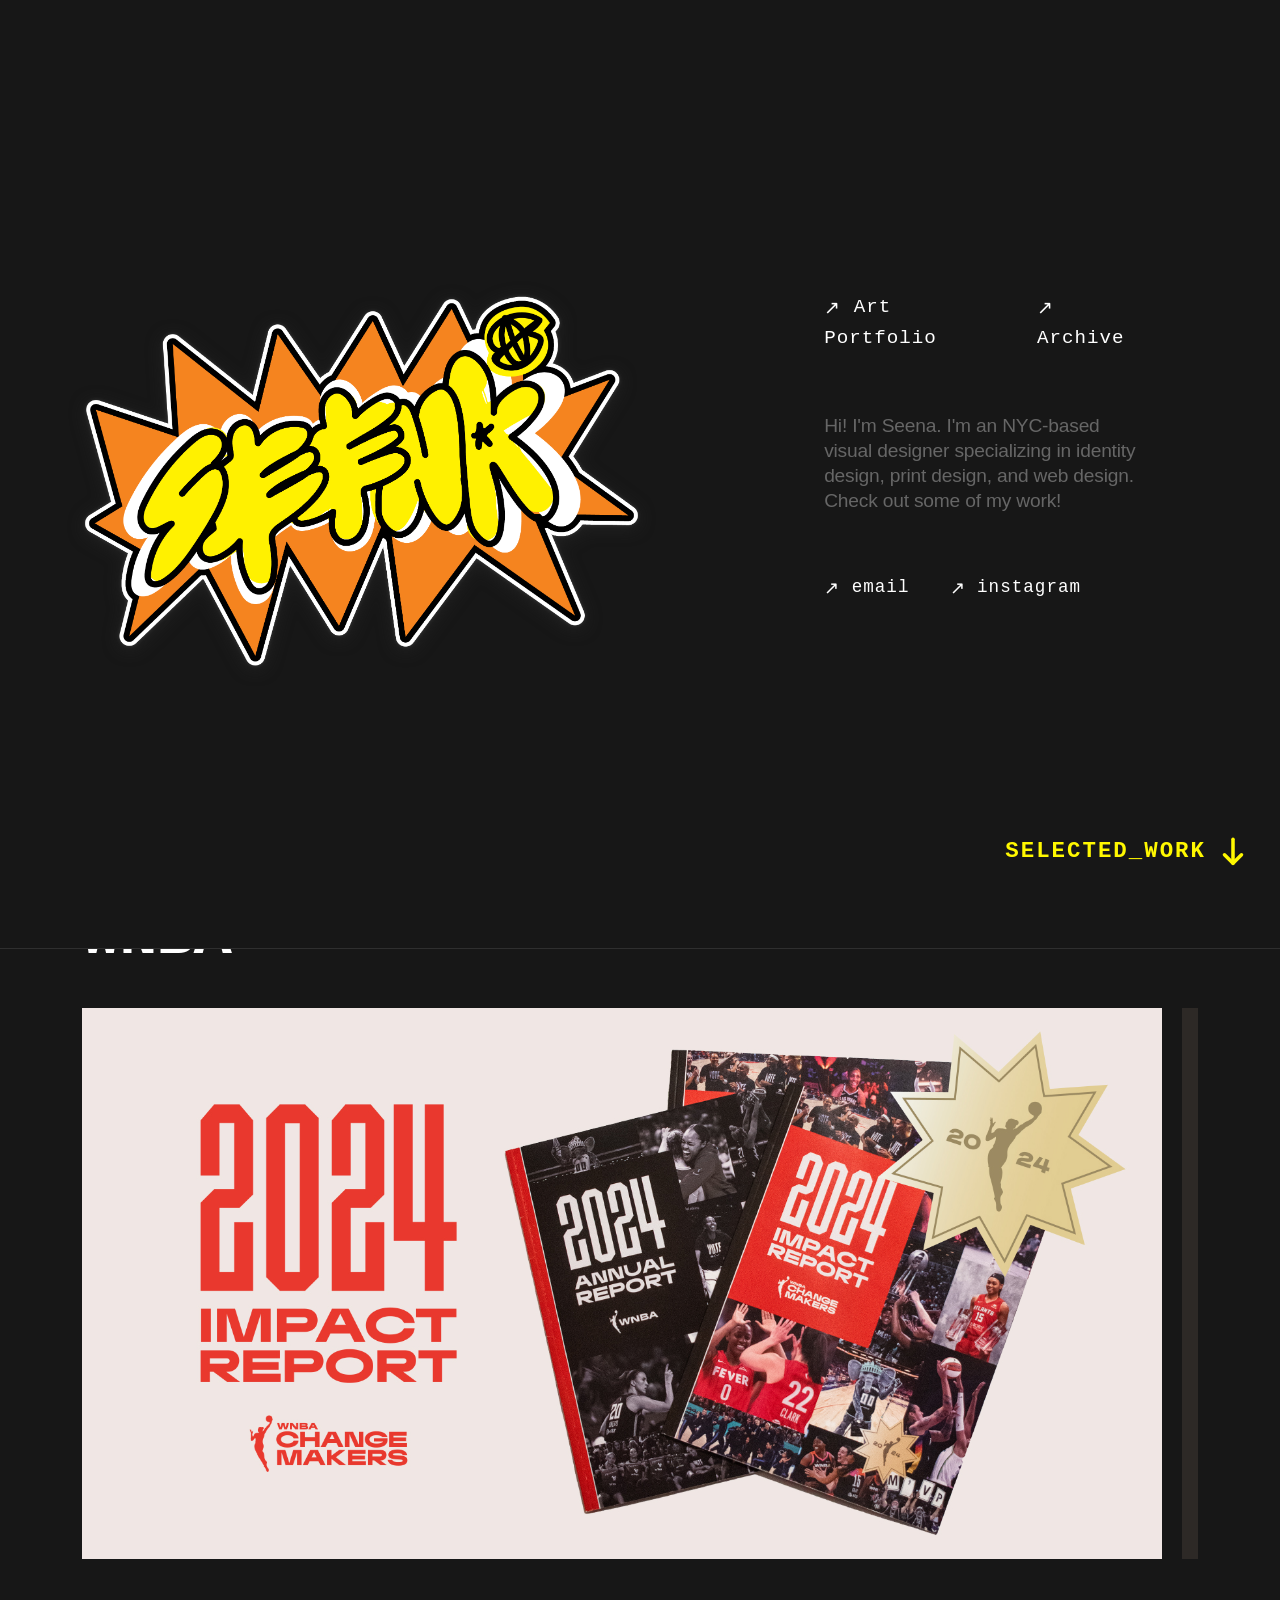
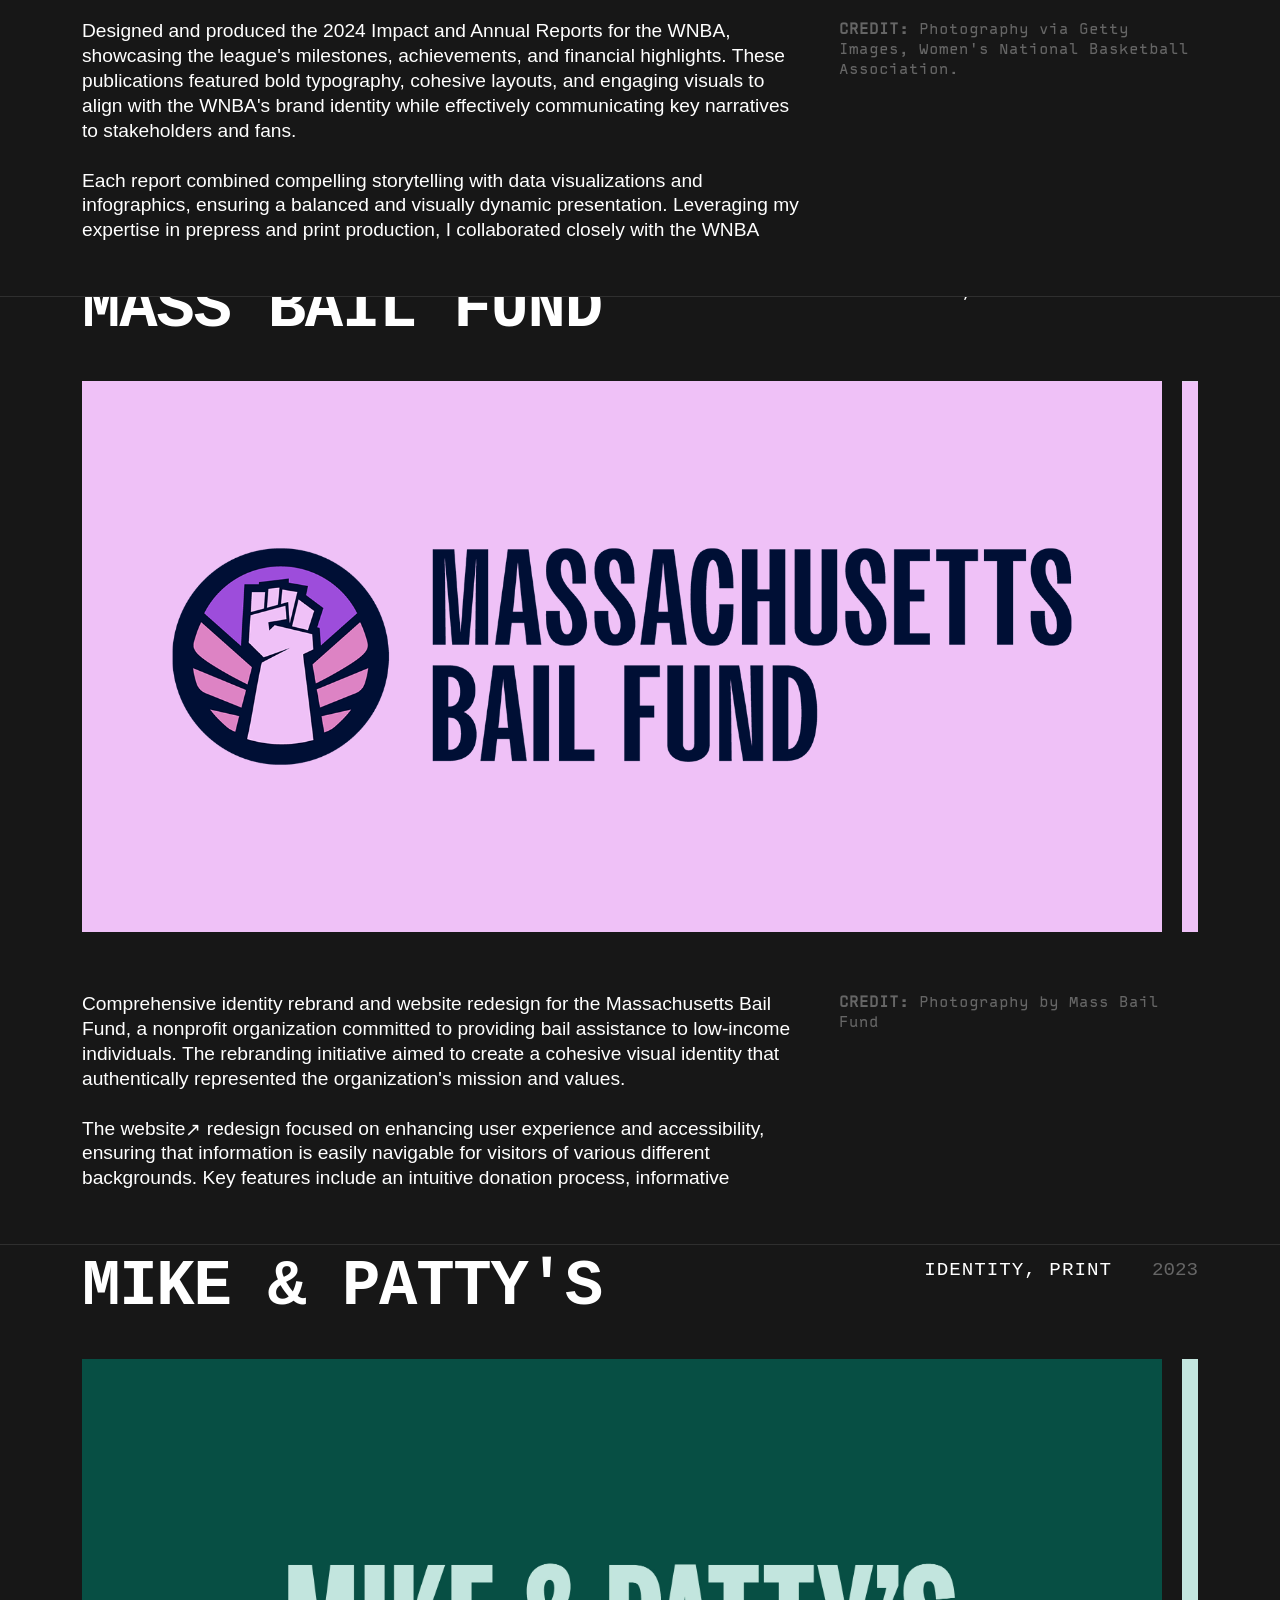
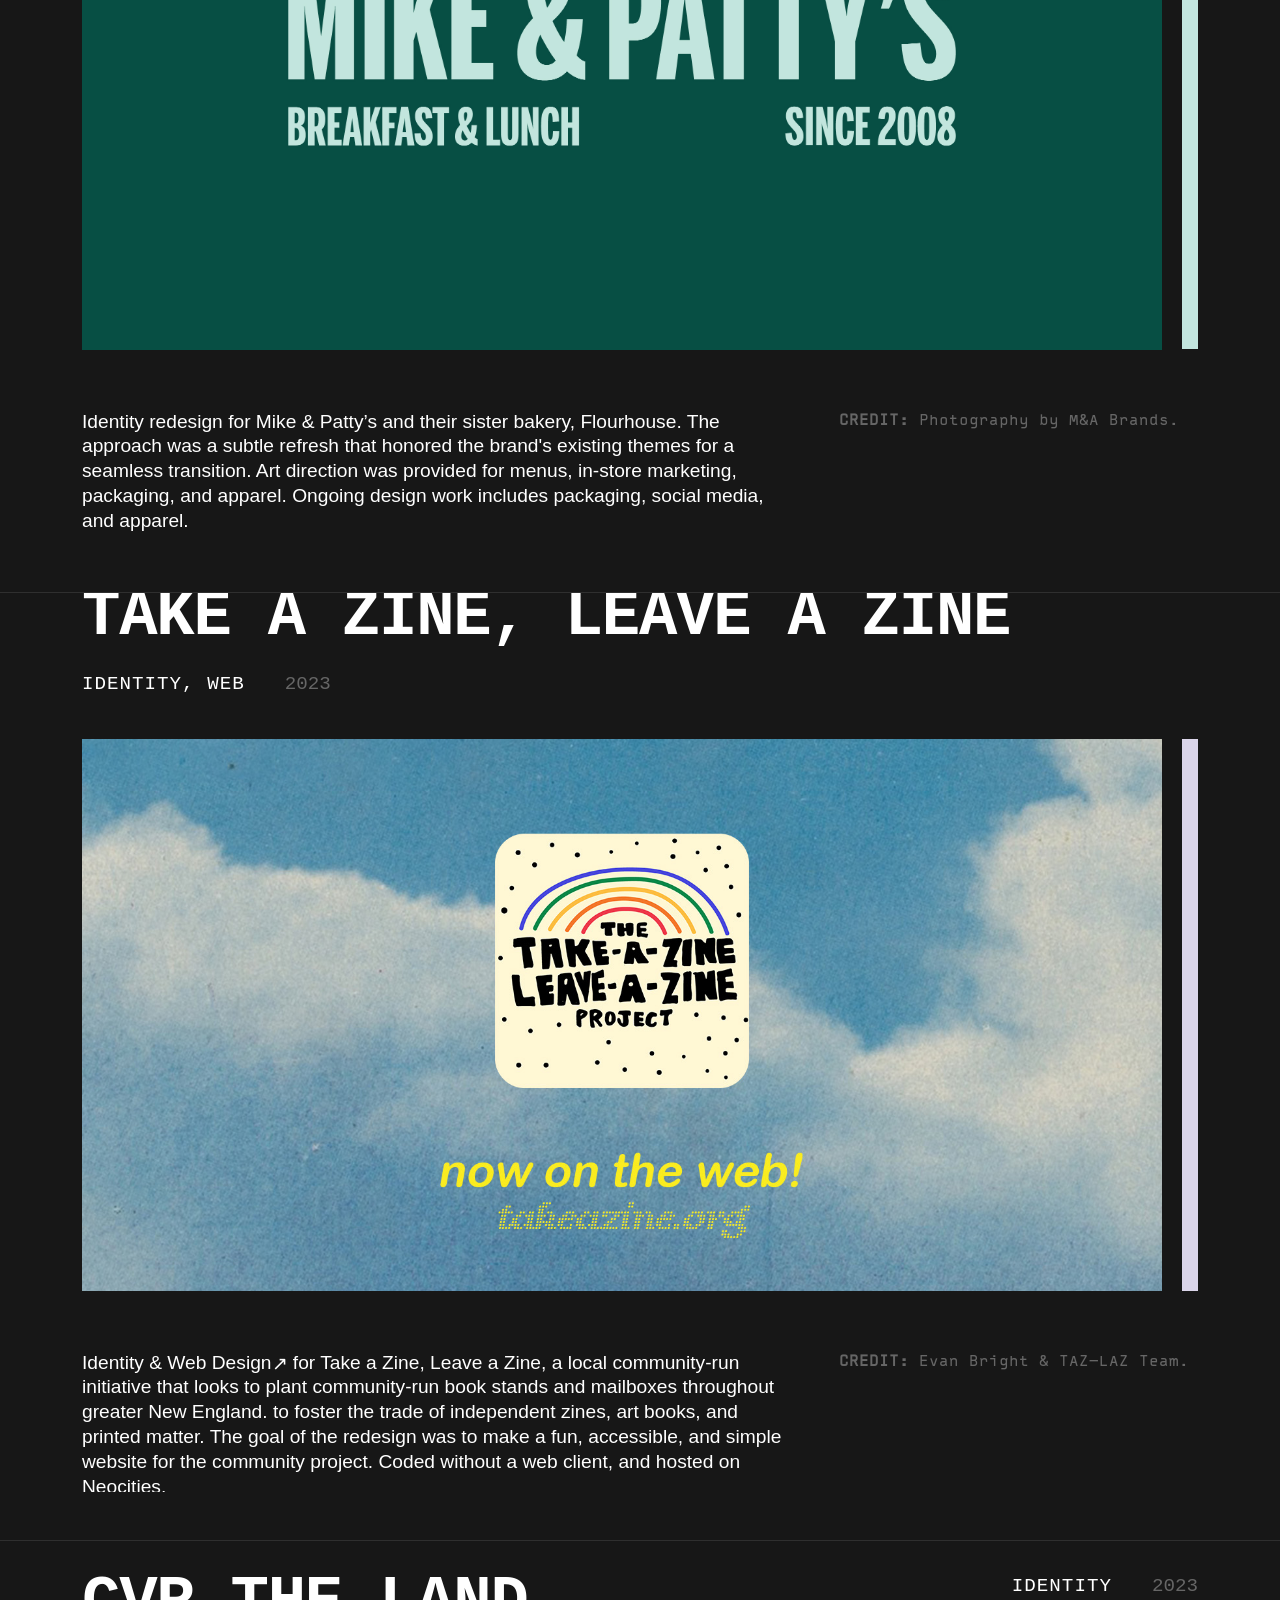
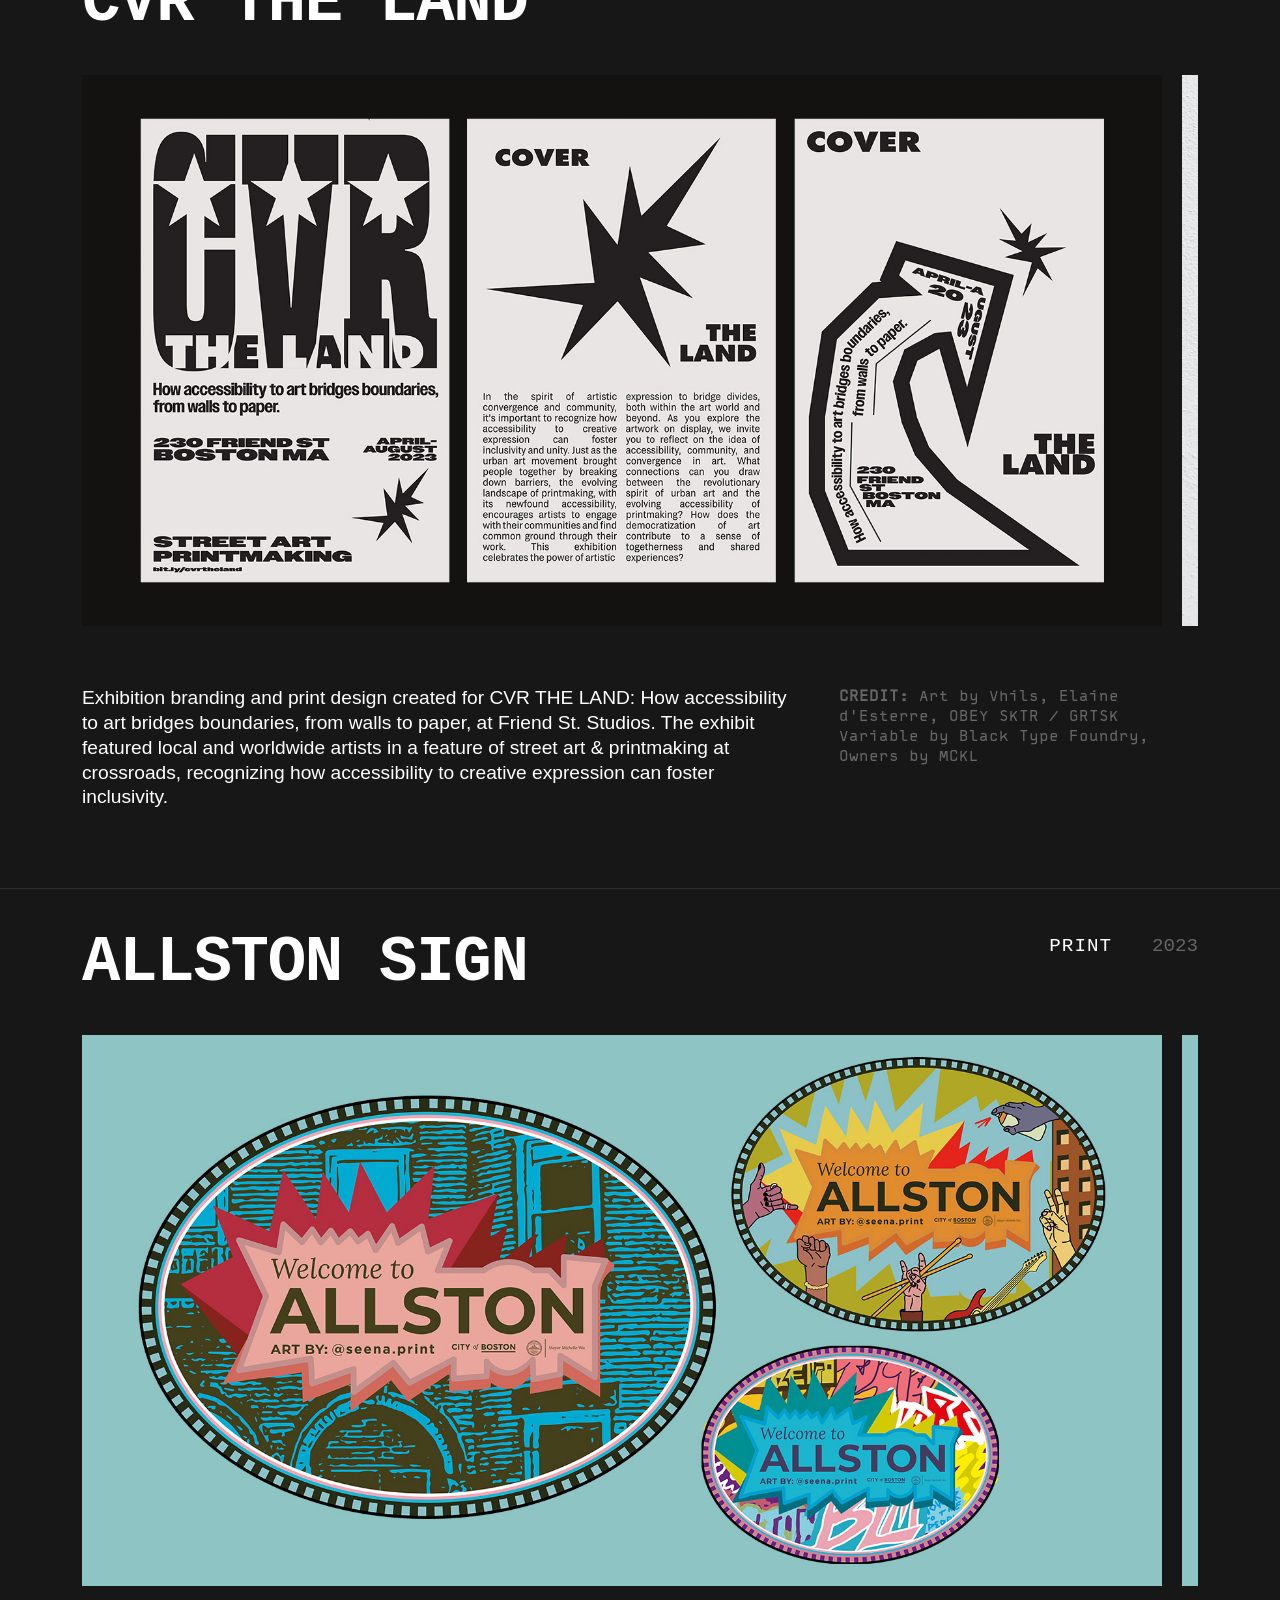
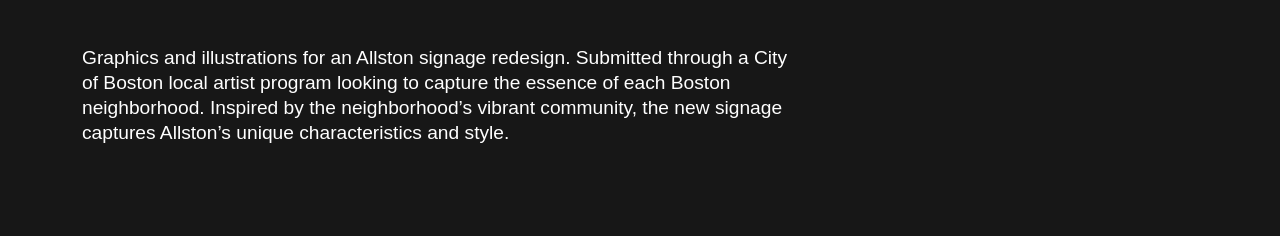
==== commit 552d0062: "v1.2.1" ====
--- a/index.html
+++ b/index.html
@@ -57,6 +57,7 @@
 </head>
 
 <body>
+    <main>
     <!-- Intro Section -->
     <section class="snap-section intro">
         <div class="container">
@@ -64,7 +65,7 @@
                 <!-- Left Column: Logo -->
                 <div class="intro-left">
                     <div class="logo-container">
-                        <a href="index.html"><img src="img/seenalogo_graf new.png" alt="Seena" class="logo-image"></a>
+                        <a href="index.html"><img src="img/seenalogo_graf new.png" alt="Seena" class="logo-image" fetchpriority="high" decoding="async"></a>
                     </div>
                 </div>
                 
@@ -79,9 +80,7 @@
                     <!-- Description -->
                     <div class="intro-description">
                         <p class="description">
-                            NYC-based visual designer specializing in identity design, print design, and web design. 
-                            Multidisciplinary and detail-oriented, I create purposeful, engaging work that connects 
-                            audiences and communicates clear, compelling stories.
+                            Hi! I'm Seena. I'm an NYC-based visual designer specializing in identity design, print design, and web design. Check out some of my work!
                         </p>
                     </div>
                     
@@ -110,22 +109,22 @@
                 <div class="carousel-container" aria-label="WNBA project images">
                     <div class="carousel">
                         <a href="img/wnba/Slide-1.jpg" target="_blank" class="carousel-image-link">
-                            <img src="img/wnba/Slide-1.jpg" alt="WNBA 2024 Impact Report Cover Design" class="carousel-image">
+                            <img src="img/wnba/Slide-1.jpg" alt="WNBA 2024 Impact Report Cover Design" class="carousel-image" loading="lazy" decoding="async">
                         </a>
                         <a href="img/wnba/Slide-2.jpg" target="_blank" class="carousel-image-link">
-                            <img src="img/wnba/Slide-2.jpg" alt="Executive Summary & Timeline" class="carousel-image">
+                            <img src="img/wnba/Slide-2.jpg" alt="Executive Summary & Timeline" class="carousel-image" loading="lazy" decoding="async">
                         </a>
                         <a href="img/wnba/Slide-3.jpg" target="_blank" class="carousel-image-link">
-                            <img src="img/wnba/Slide-3.jpg" alt="2024 By The Numbers" class="carousel-image">
+                            <img src="img/wnba/Slide-3.jpg" alt="2024 By The Numbers" class="carousel-image" loading="lazy" decoding="async">
                         </a>
                         <a href="img/wnba/Slide-4.jpg" target="_blank" class="carousel-image-link">
-                            <img src="img/wnba/Slide-4.jpg" alt="Team Growth Stats and Investor Page" class="carousel-image">
+                            <img src="img/wnba/Slide-4.jpg" alt="Team Growth Stats and Investor Page" class="carousel-image" loading="lazy" decoding="async">
                         </a>
                         <a href="img/wnba/Slide-5.jpg" target="_blank" class="carousel-image-link">
-                            <img src="img/wnba/Slide-5.jpg" alt="Player Highlights" class="carousel-image">
+                            <img src="img/wnba/Slide-5.jpg" alt="Player Highlights" class="carousel-image" loading="lazy" decoding="async">
                         </a>
                         <a href="img/wnba/Slide-6.jpg" target="_blank" class="carousel-image-link">
-                            <img src="img/wnba/Slide-6.jpg" alt="WNBA Global Impact" class="carousel-image">
+                            <img src="img/wnba/Slide-6.jpg" alt="WNBA Global Impact" class="carousel-image" loading="lazy" decoding="async">
                         </a>
                     </div>
                 </div>
@@ -159,19 +158,19 @@
                 <div class="carousel-container" aria-label="Mass Bail Fund project images">
                     <div class="carousel">
                         <a href="img/MBF portfolio mockups/FRAME1.png" target="_blank" class="carousel-image-link">
-                            <img src="img/MBF portfolio mockups/FRAME1.png" alt="MBF Final Logo" class="carousel-image">
+                            <img src="img/MBF portfolio mockups/FRAME1.png" alt="MBF Final Logo" class="carousel-image" loading="lazy" decoding="async">
                         </a>
                         <a href="img/MBF portfolio mockups/FRAME2.png" target="_blank" class="carousel-image-link">
-                            <img src="img/MBF portfolio mockups/FRAME2.png" alt="Wordmark & Icon" class="carousel-image">
-                        </a>
-                        <a href="img/MBF portfolio mockups/" target="_blank" class="carousel-image-link">
-                            <img src="img/MBF portfolio mockups/FRAME3.png" alt="Current Website" class="carousel-image">
+                            <img src="img/MBF portfolio mockups/FRAME2.png" alt="Wordmark & Icon" class="carousel-image" loading="lazy" decoding="async">
+                        </a>
+                        <a href="img/MBF portfolio mockups/FRAME3.png" target="_blank" class="carousel-image-link">
+                            <img src="img/MBF portfolio mockups/FRAME3.png" alt="Current Website" class="carousel-image" loading="lazy" decoding="async">
                         </a>
                         <a href="img/MBF portfolio mockups/FRAME4.png" target="_blank" class="carousel-image-link">
-                            <img src="img/MBF portfolio mockups/FRAME4.png" alt="Design Process and Iterations" class="carousel-image">
+                            <img src="img/MBF portfolio mockups/FRAME4.png" alt="Design Process and Iterations" class="carousel-image" loading="lazy" decoding="async">
                         </a>
                         <a href="img/MBF portfolio mockups/FRAME5.png" target="_blank" class="carousel-image-link">
-                            <img src="img/MBF portfolio mockups/FRAME5.png" alt="First Iterations" class="carousel-image">
+                            <img src="img/MBF portfolio mockups/FRAME5.png" alt="First Iterations" class="carousel-image" loading="lazy" decoding="async">
                         </a>
                     </div>
                 </div>
@@ -205,40 +204,40 @@
                 <div class="carousel-container" aria-label="Mike & Patty's project images">
                     <div class="carousel">
                         <a href="img/M&P Portfolio Mockups/Slide01.jpg" target="_blank" class="carousel-image-link">
-                            <img src="img/M&P Portfolio Mockups/Slide01.jpg" alt="Mike & Patty's Logo" class="carousel-image">
+                            <img src="img/M&P Portfolio Mockups/Slide01.jpg" alt="Mike & Patty's Logo" class="carousel-image" loading="lazy" decoding="async">
                         </a>
                         <a href="img/M&P Portfolio Mockups/Slide02.jpg" target="_blank" class="carousel-image-link">
-                            <img src="img/M&P Portfolio Mockups/Slide02.jpg" alt="Wordmark & Icon" class="carousel-image">
+                            <img src="img/M&P Portfolio Mockups/Slide02.jpg" alt="Wordmark & Icon" class="carousel-image" loading="lazy" decoding="async">
                         </a>
                         <a href="img/M&P Portfolio Mockups/Slide03.jpg" target="_blank" class="carousel-image-link">
-                            <img src="img/M&P Portfolio Mockups/Slide03.jpg" alt="Current Website" class="carousel-image">
+                            <img src="img/M&P Portfolio Mockups/Slide03.jpg" alt="Menus" class="carousel-image" loading="lazy" decoding="async">
                         </a>
                         <a href="img/M&P Portfolio Mockups/Slide04.jpg" target="_blank" class="carousel-image-link">
-                            <img src="img/M&P Portfolio Mockups/Slide04.jpg" alt="Apparel" class="carousel-image">
+                            <img src="img/M&P Portfolio Mockups/Slide04.jpg" alt="Apparel" class="carousel-image" loading="lazy" decoding="async">
                         </a>
                         <a href="img/M&P Portfolio Mockups/Slide05.jpg" target="_blank" class="carousel-image-link">
-                            <img src="img/M&P Portfolio Mockups/Slide05.jpg" alt="Secondary Assets" class="carousel-image">
+                            <img src="img/M&P Portfolio Mockups/Slide05.jpg" alt="Secondary Assets" class="carousel-image" loading="lazy" decoding="async">
                         </a>
                         <a href="img/M&P Portfolio Mockups/Slide06.jpg" target="_blank" class="carousel-image-link">
-                            <img src="img/M&P Portfolio Mockups/Slide06.jpg" alt="M&P Cold Brew" class="carousel-image">
+                            <img src="img/M&P Portfolio Mockups/Slide06.jpg" alt="M&P Cold Brew" class="carousel-image" loading="lazy" decoding="async">
                         </a>
                         <a href="img/M&P Portfolio Mockups/Slide07.jpg" target="_blank" class="carousel-image-link">
-                            <img src="img/M&P Portfolio Mockups/Slide07.jpg" alt="M&P Housemade Pimento Sauce" class="carousel-image">
+                            <img src="img/M&P Portfolio Mockups/Slide07.jpg" alt="M&P Housemade Pimento Sauce" class="carousel-image" loading="lazy" decoding="async">
                         </a>
                         <a href="img/M&P Portfolio Mockups/Slide08.jpg" target="_blank" class="carousel-image-link">
-                            <img src="img/M&P Portfolio Mockups/Slide08.jpg" alt="M&P Housemade Mayo" class="carousel-image">
+                            <img src="img/M&P Portfolio Mockups/Slide08.jpg" alt="M&P Housemade Mayo" class="carousel-image" loading="lazy" decoding="async">
                         </a>
                         <a href="img/M&P Portfolio Mockups/Slide09.jpg" target="_blank" class="carousel-image-link">
-                            <img src="img/M&P Portfolio Mockups/Slide09.jpg" alt="Flourhouse new identity" class="carousel-image">
+                            <img src="img/M&P Portfolio Mockups/Slide09.jpg" alt="Flourhouse new identity" class="carousel-image" loading="lazy" decoding="async">
                         </a>
 						 <a href="img/M&P Portfolio Mockups/Slide10.jpg" target="_blank" class="carousel-image-link">
-                            <img src="img/M&P Portfolio Mockups/Slide10.jpg" alt="Flourhouse Secondary" class="carousel-image">
+                            <img src="img/M&P Portfolio Mockups/Slide10.jpg" alt="Flourhouse Secondary" class="carousel-image" loading="lazy" decoding="async">
                         </a>
 						 <a href="img/M&P Portfolio Mockups/Slide11.jpg" target="_blank" class="carousel-image-link">
-                            <img src="img/M&P Portfolio Mockups/Slide11.jpg" alt="Flourhouse Bread Labels" class="carousel-image">
+                            <img src="img/M&P Portfolio Mockups/Slide11.jpg" alt="Flourhouse Bread Labels" class="carousel-image" loading="lazy" decoding="async">
                         </a>
 						 <a href="img/M&P Portfolio Mockups/Slide12.jpg" target="_blank" class="carousel-image-link">
-                            <img src="img/M&P Portfolio Mockups/Slide12.jpg" alt="M&P + Flourhouse" class="carousel-image">
+                            <img src="img/M&P Portfolio Mockups/Slide12.jpg" alt="M&P + Flourhouse" class="carousel-image" loading="lazy" decoding="async">
                         </a>
                     </div>
                 </div>
@@ -270,16 +269,16 @@
                 <div class="carousel-container" aria-label="Take a Zine Leave a Zine project images">
                     <div class="carousel">
                         <a href="img/TAZLAZ mup/Mockup_0.jpg" target="_blank" class="carousel-image-link">
-                            <img src="img/TAZLAZ mup/Mockup_0.jpg" alt="TAZLAZ Logo" class="carousel-image">
+                            <img src="img/TAZLAZ mup/Mockup_0.jpg" alt="TAZLAZ Logo" class="carousel-image" loading="lazy" decoding="async">
                         </a>
                         <a href="img/TAZLAZ mup/Mockup_1.jpg" target="_blank" class="carousel-image-link">
-                            <img src="img/TAZLAZ mup/Mockup_1.jpg" alt="cute neocities site mockups" class="carousel-image">
+                            <img src="img/TAZLAZ mup/Mockup_1.jpg" alt="cute neocities site mockups" class="carousel-image" loading="lazy" decoding="async">
                         </a>
 						 <a href="img/TAZLAZ mup/Mockup_2.jpg" target="_blank" class="carousel-image-link">
-                            <img src="img/TAZLAZ mup/Mockup_2.jpg" alt="Flyers" class="carousel-image">
+                            <img src="img/TAZLAZ mup/Mockup_2.jpg" alt="site pages/map" class="carousel-image" loading="lazy" decoding="async">
 						</a>
 						<a href="img/TAZLAZ mup/Mockup_3.jpg" target="_blank" class="carousel-image-link">
-                            <img src="img/TAZLAZ mup/Mockup_3.jpg" alt="Flyers" class="carousel-image">
+                            <img src="img/TAZLAZ mup/Mockup_3.jpg" alt="Flyers" class="carousel-image" loading="lazy" decoding="async">
 						</a>
                     </div>
                 </div>
@@ -312,19 +311,19 @@
                 <div class="carousel-container" aria-label="CVR the Land project images">
                     <div class="carousel">
                         <a href="img/CVR mockups/Mockup_0.jpg" target="_blank" class="carousel-image-link">
-                            <img src="img/CVR mockups/Mockup_0.jpg" alt="Poster/Exhibition Design" class="carousel-image">
+                            <img src="img/CVR mockups/Mockup_0.jpg" alt="Poster/Exhibition Design" class="carousel-image" loading="lazy" decoding="async">
                         </a>
                         <a href="img/CVR mockups/Mockup_1.jpg" target="_blank" class="carousel-image-link">
-                            <img src="img/CVR mockups/Mockup_1.jpg" alt="Exhibition Wall Vinyl" class="carousel-image">
+                            <img src="img/CVR mockups/Mockup_1.jpg" alt="Exhibition Wall Vinyl" class="carousel-image" loading="lazy" decoding="async">
                         </a>
 						 <a href="img/CVR mockups/Mockup_2.jpg" target="_blank" class="carousel-image-link">
-                            <img src="img/CVR mockups/Mockup_2.jpg" alt="Mobile Site & Wheatpaste Posters" class="carousel-image">
+                            <img src="img/CVR mockups/Mockup_2.jpg" alt="Mobile Site & Wheatpaste Posters" class="carousel-image" loading="lazy" decoding="async">
                         </a>
 						 <a href="img/CVR mockups/Mockup_3.jpg" target="_blank" class="carousel-image-link">
-                            <img src="img/CVR mockups/Mockup_3.jpg" alt="Tickets" class="carousel-image">
+                            <img src="img/CVR mockups/Mockup_3.jpg" alt="Tickets" class="carousel-image" loading="lazy" decoding="async">
                         </a>
 						 <a href="img/CVR mockups/Mockup_4.jpg" target="_blank" class="carousel-image-link">
-                            <img src="img/CVR mockups/Mockup_4.jpg" alt="More Posters" class="carousel-image">
+                            <img src="img/CVR mockups/Mockup_4.jpg" alt="More Posters" class="carousel-image" loading="lazy" decoding="async">
                         </a>
                     </div>
                 </div>
@@ -356,10 +355,10 @@
                 <div class="carousel-container" aria-label="Allston Sign project images">
                     <div class="carousel">
                         <a href="img/allston mup/Allston_Mockup1.jpg" target="_blank" class="carousel-image-link">
-                            <img src="img/allston mup/Allston_Mockup1.jpg" alt="Allston Signage Design" class="carousel-image">
+                            <img src="img/allston mup/Allston_Mockup1.jpg" alt="Allston Signage versions" class="carousel-image" loading="lazy" decoding="async">
                         </a>
                         <a href="img/allston mup/Allston_Mockup2.jpg" target="_blank" class="carousel-image-link">
-                            <img src="img/allston mup/Allston_Mockup2.jpg" alt="cute neocities site mockups" class="carousel-image">
+                            <img src="img/allston mup/Allston_Mockup2.jpg" alt="Final version mockup" class="carousel-image" loading="lazy" decoding="async">
                         </a>
                     </div>
                 </div>
@@ -372,11 +371,12 @@
             </div>
         </div>
     </section>
-    
+    </main>
+
     <!-- Sticky Nav -->
     <header class="site-header" id="siteHeader">
         <a href="#" id="headerLogoLink">
-            <img src="img/slogo_new.png" alt="Seena" class="header-logo">
+            <img src="img/slogo_new.png" alt="Seena" class="header-logo" fetchpriority="high" decoding="async">
         </a>
     </header>
 
@@ -395,7 +395,7 @@
     <!-- Art Footer -->
     <footer class="site-footer" id="siteFooter">
         <a href="/art/index.html" target="_blank" class="footer-badge">
-            <img src="img/artbutton.png" alt="View Art Portfolio">
+            <img src="img/artbutton.png" alt="View Art Portfolio" loading="lazy" decoding="async">
         </a>
     </footer>
 
@@ -696,6 +696,7 @@
             // Carousel drag-to-scroll
             document.querySelectorAll('.carousel-container').forEach(container => {
                 let isDragging = false, dragStartX = 0, dragScrollLeft = 0;
+                container.addEventListener('dragstart', e => e.preventDefault());
                 container.addEventListener('mousedown', e => {
                     isDragging = true;
                     dragStartX = e.pageX - container.offsetLeft;
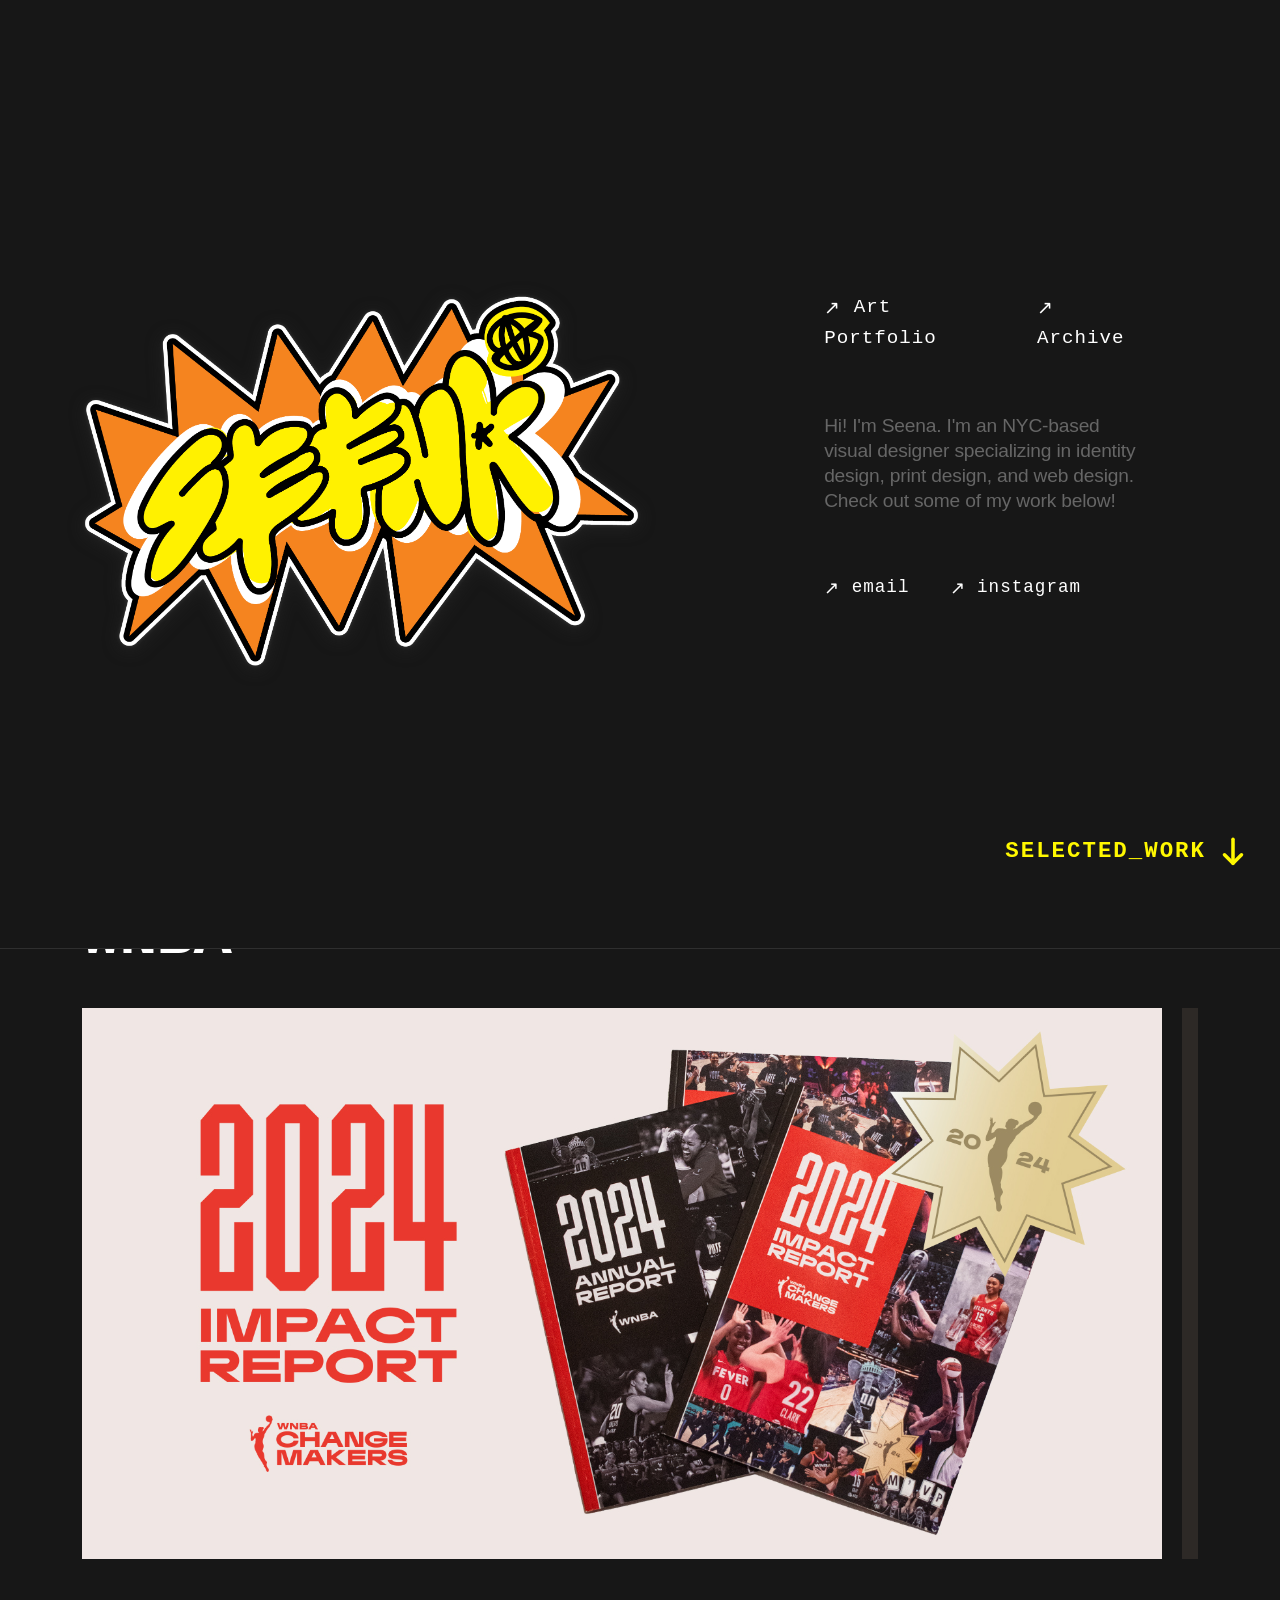
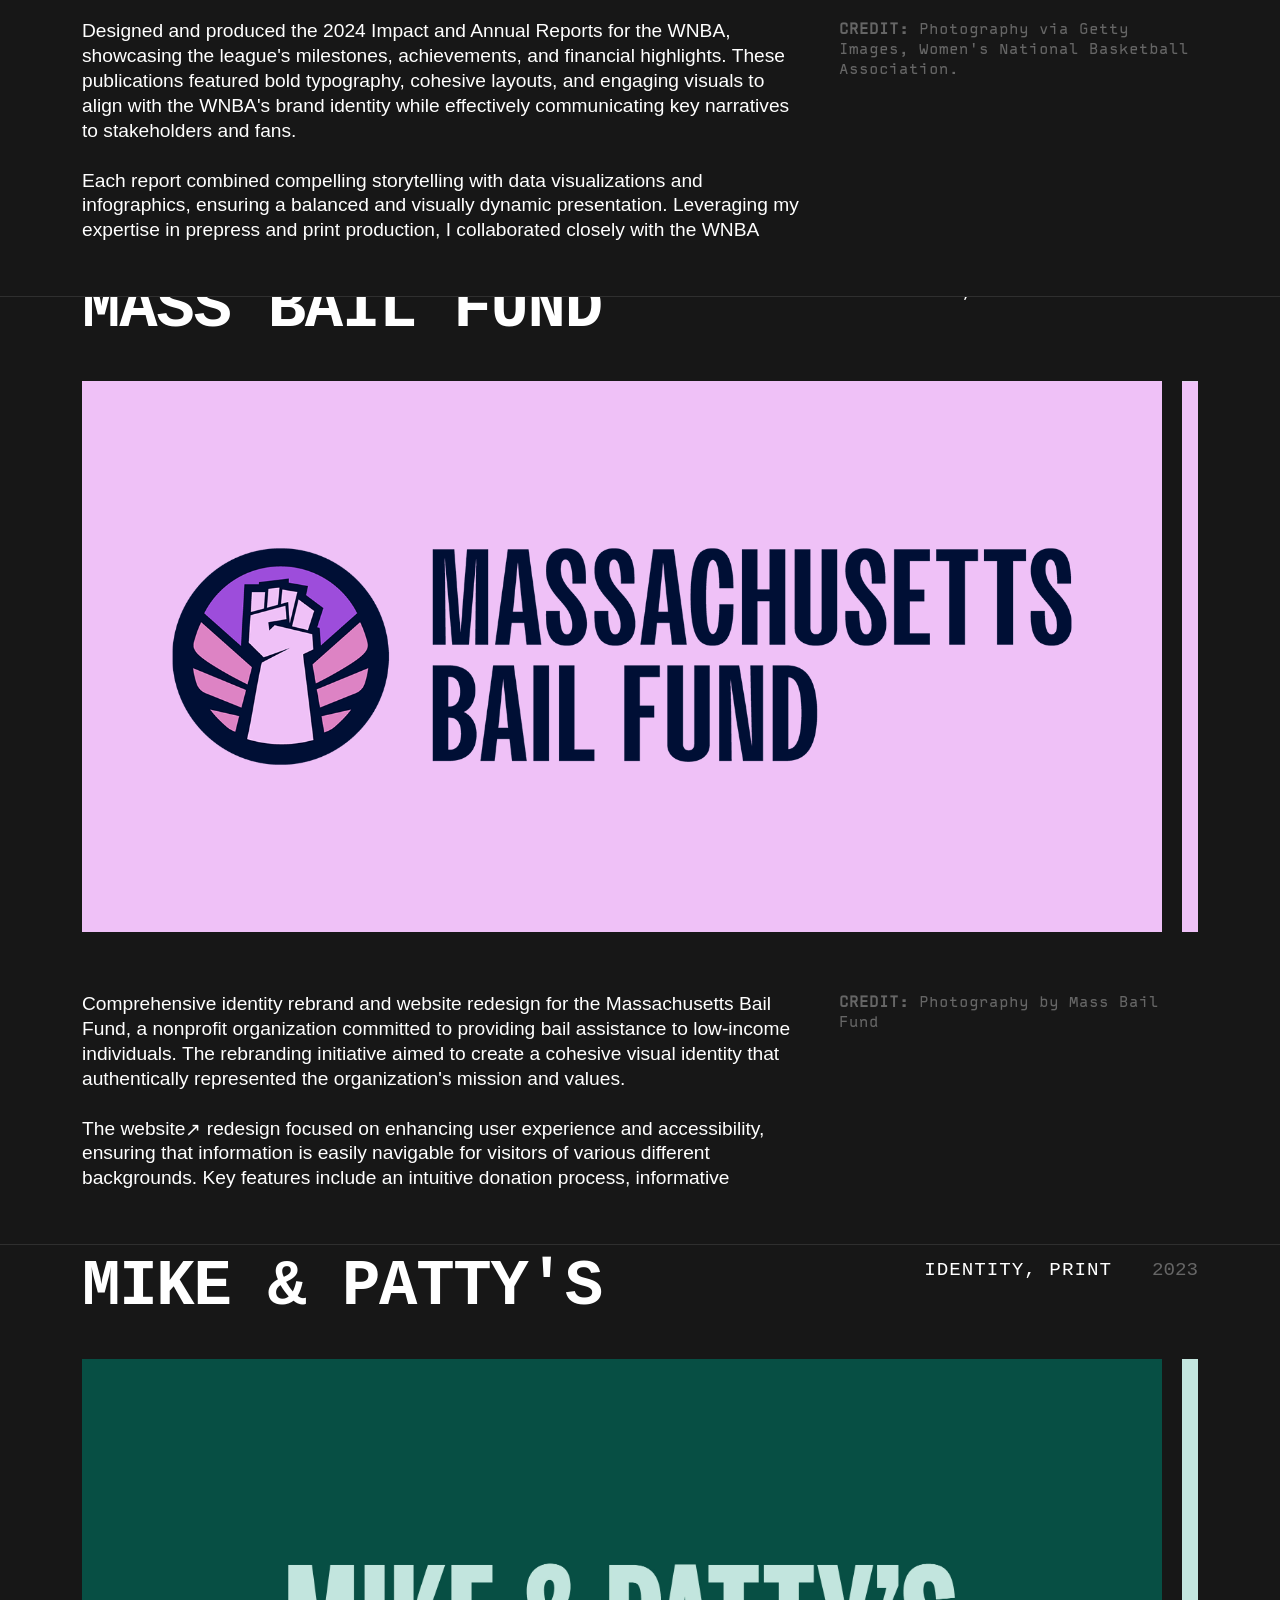
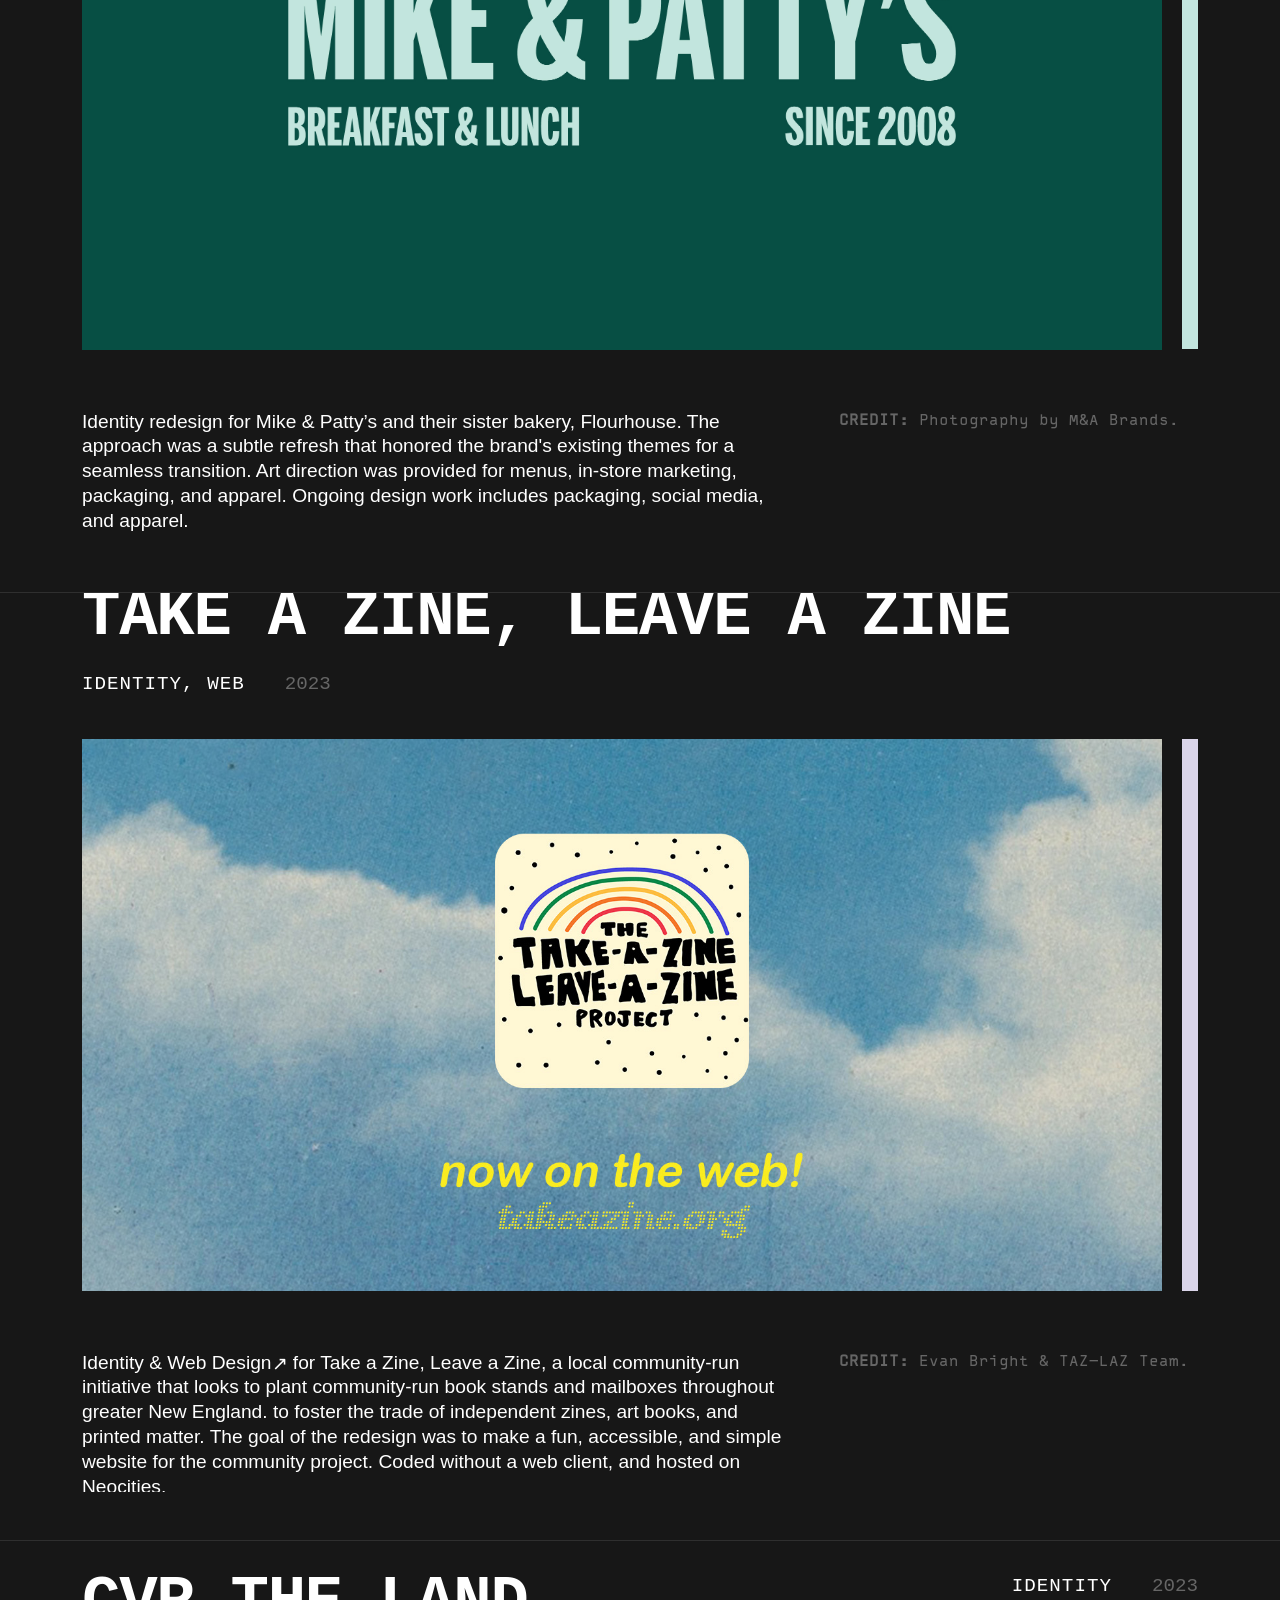
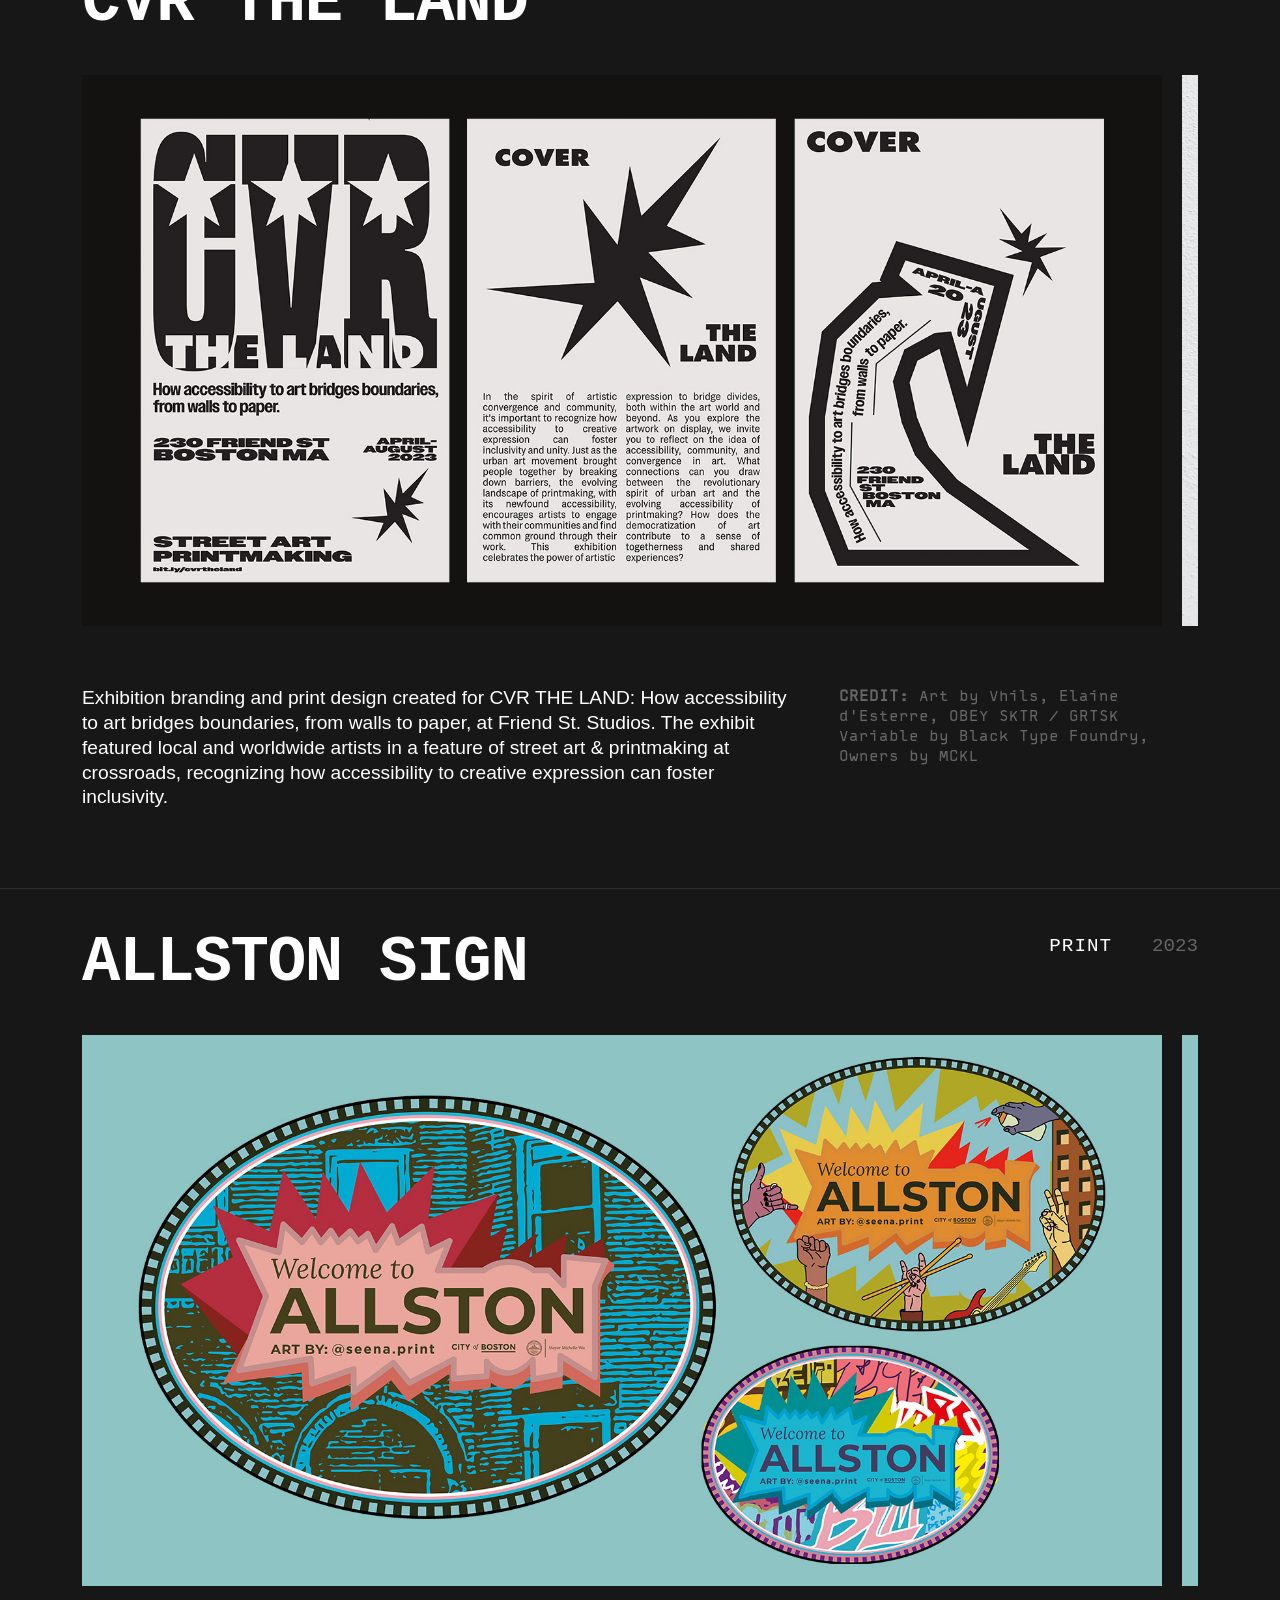
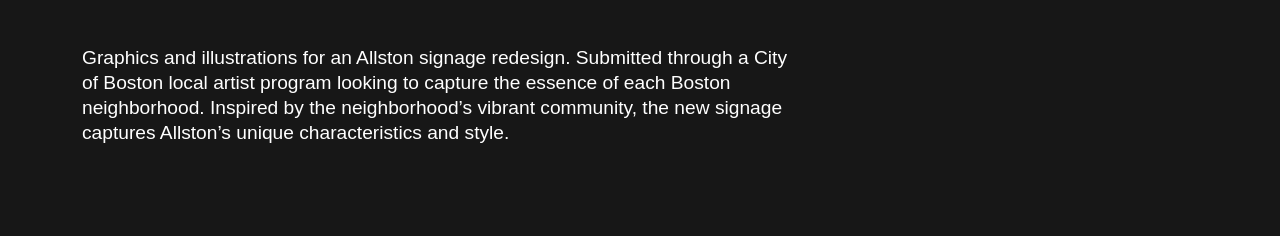
==== commit 11f8fb1d: "v1.2.2" ====
--- a/index.html
+++ b/index.html
@@ -80,7 +80,7 @@
                     <!-- Description -->
                     <div class="intro-description">
                         <p class="description">
-                            Hi! I'm Seena. I'm an NYC-based visual designer specializing in identity design, print design, and web design. Check out some of my work!
+                            Hi! I'm Seena. I'm an NYC-based visual designer specializing in identity design, print design, and web design. Check out some of my work below!
                         </p>
                     </div>
                     
